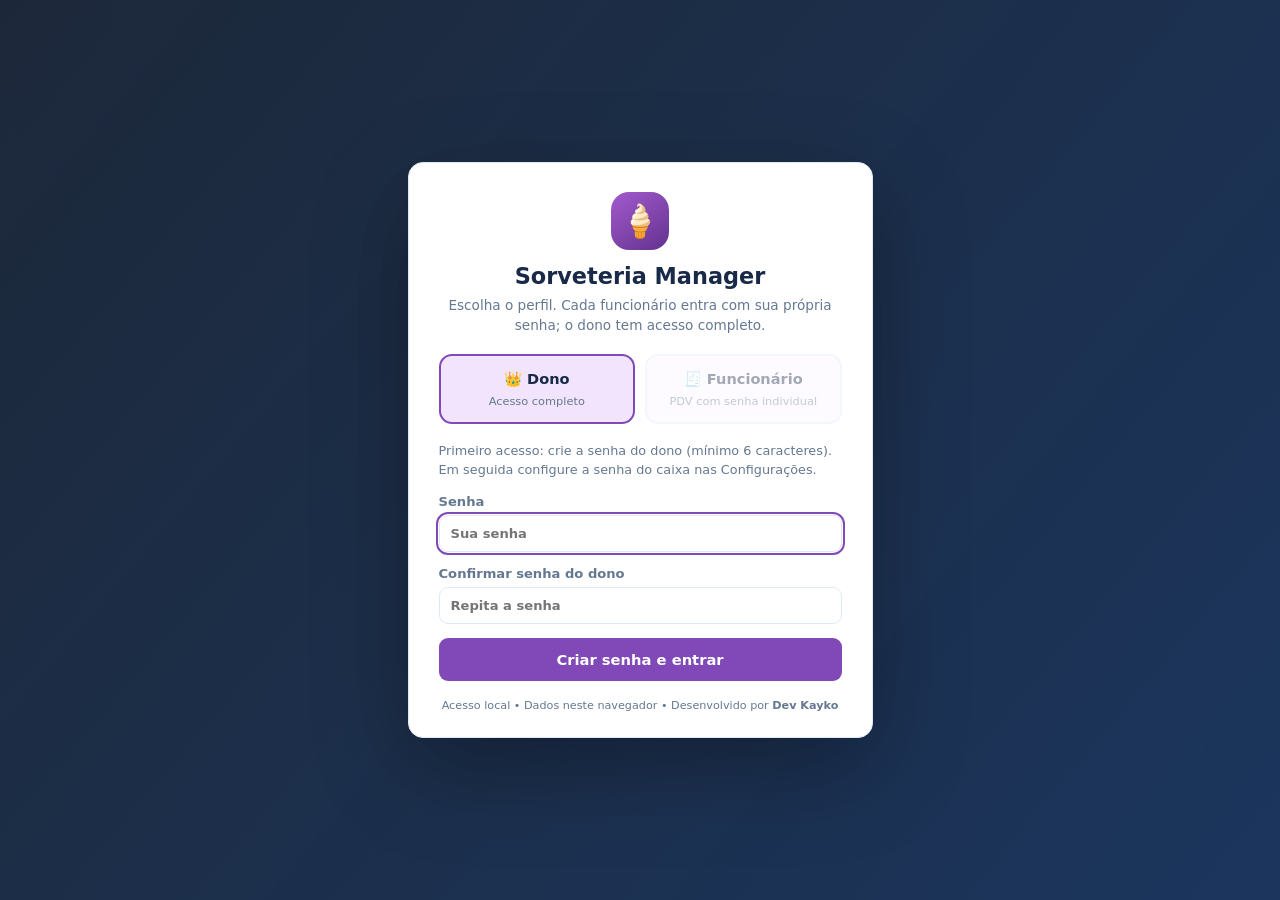
==== index.html @ 2d8b1160 "Update title and brand name in index.html" ====
<!DOCTYPE html>

<html lang="pt-BR">
<head>
<meta charset="utf-8"/>
<meta content="width=device-width, initial-scale=1" name="viewport"/>
<meta content="#1857bf" name="theme-color"/>
<meta content="Sorveteria Manager: sorvete somente por quilo, casquinhas, embalagens, caixa e relatórios. Dev Kayko." name="description"/>
<title>Sorveteria DevKayko 1.0.5 | Dev Kayko</title>
<link href="css/style.css" rel="stylesheet"/>
<script defer="" src="js/data.js"></script>
<script defer="" src="js/security.js"></script>
<script defer="" src="js/excel.js"></script>
<script defer="" src="js/access.js"></script>
<script defer="" src="js/icecream.js"></script>
<script defer="" src="js/milkshake.js"></script>
<script defer="" src="js/hr.js"></script>
<script defer="" src="js/backup.js"></script>
<script defer="" src="js/app.js"></script>
</head>
<body class="login-locked">
<div class="shell">
<aside class="sidebar" id="sidebar">
<div class="brand">
<span class="brand-icon">🍦</span>
<span class="brand-copy"><strong id="brandName">Sorveteria</strong><small>PDV DE SORVETERIA • V1.1.1.5</small></span>
</div>
<nav aria-label="Menu principal" id="navigation">
<button class="nav-item active" data-page="inicio" title="Visão geral"><span class="nav-icon">▦</span><span>Visão geral</span></button>
<button class="nav-item" data-page="caixa" title="Frente de caixa"><span class="nav-icon">▣</span><span>Frente de caixa</span></button>
<button class="nav-item" data-page="produtos" title="Produtos e Estoque"><span class="nav-icon">▤</span><span>Produtos e Estoque</span></button>
<button class="nav-item" data-page="servicos" title="Sabores e preços"><span class="nav-icon">🍧</span><span>Sabores e preços</span></button>
<button class="nav-item" data-page="financeiro" title="Entradas e saídas"><span class="nav-icon">↗</span><span>Financeiro</span></button>
<button class="nav-item" data-page="funcionarios" title="Funcionários"><span class="nav-icon">♙</span><span>Funcionários</span></button>
<button class="nav-item" data-page="metas" title="Metas"><span class="nav-icon">◎</span><span>Metas</span></button>
<button class="nav-item" data-page="relatorios" title="Relatórios e histórico"><span class="nav-icon">▥</span><span>Relatórios e histórico</span></button>
<button class="nav-item" data-page="configuracoes" title="Configurações"><span class="nav-icon">⚙</span><span>Configurações</span></button>
</nav>
<div class="side-foot"><span class="status-dot"></span> Dados neste navegador<small>Desenvolvido por <a class="dev-credit-link" href="dev-kayko/index.html" rel="noopener noreferrer" target="_blank" title="Conheça o site Dev Kayko">Dev Kayko</a></small></div>
</aside>
<div class="main-wrap">
<header class="topbar">
<div class="top-heading"><button aria-label="Abrir menu" class="icon-btn mobile-menu" id="toggleMenu">☰</button><div><h1 id="pageTitle">Visão geral</h1><p id="todayText"></p></div></div>
<div class="top-actions"><span class="chip" id="cashStatus">Caixa fechado</span><span class="user-role-chip" id="roleBadge">Acesso restrito</span><button class="btn btn-ghost" id="switchUser" type="button">⇄ Trocar usuário</button><button class="btn btn-ghost theme-btn" id="themeToggle" title="Alternar claro e escuro" type="button">◐ <span id="themeLabel">Escuro</span></button><button class="btn btn-ghost" id="backupQuick">↓ Backup</button></div>
</header>
<main id="mainContent">
<!-- 01 — PAINEL PRINCIPAL -->
<section class="page active" id="page-inicio">
<div class="welcome"><div><span class="eyebrow">PAINEL DE CONTROLE</span><h2>Seu sorvete, suas vendas.</h2><p>As vendas concluídas alimentam automaticamente o histórico e o fechamento.</p></div><button class="btn btn-light" data-go="caixa">Abrir frente de caixa →</button></div>
<div class="stat-grid">
<article class="stat"><span>Vendas de hoje</span><strong id="statSales">R$ 0,00</strong><small id="statCount">0 vendas</small></article>
<article class="stat"><span>Outras entradas hoje</span><strong id="statIncome">R$ 0,00</strong><small>Não inclui vendas</small></article>
<article class="stat"><span>Saídas de hoje</span><strong id="statExpenses">R$ 0,00</strong><small>Despesas registradas</small></article>
<article class="stat"><span>Saldo operacional hoje</span><strong id="statBalance">R$ 0,00</strong><small id="statBalanceLabel">Vendas + entradas − saídas</small></article>
</div>
<div class="two-col">
<div class="panel"><div class="panel-head"><h3>Últimas vendas registradas</h3><button class="link-btn" data-go="relatorios">Histórico completo</button></div><div class="table-wrap"><table><thead><tr><th>Data/hora</th><th>Itens vendidos</th><th>Pagamento</th><th class="right">Valor</th></tr></thead><tbody id="recentSales"></tbody></table></div></div>
<div class="stack-panels"><div class="panel"><div class="panel-head"><h3>Meta diária</h3><button class="link-btn" data-go="metas">Editar meta</button></div><div id="homeGoal"></div></div><div class="panel"><div class="panel-head"><h3>Avisos de estoque</h3><span class="pill" id="statLow">0</span></div><div class="notice-list" id="lowStockList"></div></div></div>
</div>
</section>
<!-- 02 — PDV: TELA SEM ROLAGEM EXTERNA EM DESKTOP -->
<section class="page" id="page-caixa">
<div class="pdv-toolbar"><div><h2>Frente de caixa <span class="pill">PDV</span> <span class="pdv-profile" id="pdvProfile">Dono</span></h2><small id="posLastSale">Sorvete vendido por quilo, casquinhas e adicionais.</small></div><div class="action-row"><label class="pdv-operator-control" for="pdvOperator">Atendente identificado<select aria-label="Funcionário autenticado no caixa" id="pdvOperator"><option value="">Selecione o atendente</option></select></label><button class="btn btn-ghost" id="pdvSwitchUser" type="button">⇄ Trocar usuário</button><button class="btn btn-secondary" id="focusPdv" type="button">⛶ Tela expandida</button><button class="btn btn-secondary" id="openCashBtn" type="button">🔐 Abrir caixa</button><button class="btn btn-danger" id="closeCashBtn" type="button">🔐 Fechar caixa e backup</button></div></div>
<div class="pdv-grid">
<div class="panel pdv-catalog">
<div class="panel-head"><h3>🍦 Sorvetes e adicionais</h3><small>Monte e registre</small></div>
<div class="ice-panel" id="iceCalculator">
<div class="ice-top"><strong>Venda de sorvete por quilo</strong><span id="icePriceSummary">R$ 69,90/kg</span></div>
<div aria-label="Venda somente por quilo" class="ice-only-weight">⚖ Preço calculado pelo peso (kg)</div>
<div class="ice-flavor-label">Escolha o(s) sabor(es) por quilo <small>(toque na foto ou no nome; pode selecionar vários)</small></div>
<div class="ice-flavor-list" id="iceFlavors"></div>
<div class="ice-input-row" id="iceWeightFields"><label class="compact-label">Calcular por<select id="iceInputMode"><option value="gramas">Peso da balança (g)</option><option value="valor">Valor informado (R$)</option></select></label><label class="compact-label"><span id="iceAmountLabel">Peso em gramas</span><input data-numpad="" id="iceAmount" inputmode="decimal" min="0" placeholder="Ex.: 350" step="0.1" type="number"/></label></div>
<div class="ice-price-box"><div><small id="iceQuoteDetail">Digite o peso ou valor</small><strong id="iceCalcTotal">R$ 0,00</strong></div><button class="btn btn-primary" id="iceAddToCart" type="button">+ Adicionar</button></div>
</div><div class="milk-panel" id="milkPanel">
<div class="milk-head"><strong>🥤 Milk-shakes</strong><small>Escolha o sabor e o tamanho do copo</small></div>
<div aria-label="Tipo de milk-shake" class="milk-types" role="group">
<button class="milk-type selected" data-milk-type="tradicional" type="button">Tradicional</button>
<button class="milk-type" data-milk-type="especial" type="button">Especial</button>
</div>
<div aria-label="Sabores de milk-shake" class="milk-flavors" id="milkFlavorCards"></div>
<div class="milk-bottom">
<label class="compact-label">Tamanho do copo<select id="milkSize"><option value="300">300 ml</option><option value="400">400 ml</option><option value="500">500 ml</option></select></label>
<label class="compact-label">Quantidade<input id="milkQty" inputmode="numeric" max="99" min="1" step="1" type="number" value="1"/></label>
</div>
<div class="milk-total"><span><small id="milkSelectedDescription">Selecione um sabor</small><strong id="milkTotal">R$ 0,00</strong></span><button class="btn btn-primary" id="milkAdd" type="button">+ Adicionar</button></div>
</div>



</div>
<div class="panel pdv-cart"><div class="panel-head"><h3>Venda atual</h3><button class="link-btn" id="clearCart" type="button">Limpar carrinho</button></div><div class="table-wrap pdv-cart-table"><table><thead><tr><th>Item</th><th>Qtd.</th><th class="right">Valor</th><th></th></tr></thead><tbody id="cartRows"></tbody></table></div><div class="cart-foot"><span>Itens da venda</span><strong id="cartCount">0</strong><button class="link-btn" data-go="relatorios" id="pdvHistoryLink" type="button">↗ Ver histórico de vendas</button></div></div>
<div class="panel pdv-checkout">
<div class="panel-head"><h3>Pagamento</h3><span class="mini-chip">Teclado rápido</span></div>
<div class="summary-line"><span>Subtotal</span><strong id="posSubtotal">R$ 0,00</strong></div>
<div class="form-row discount-row"><label class="compact-label">Desconto<select id="discountType"><option value="percent">Porcentagem (%)</option><option value="fixed">Valor (R$)</option></select></label><label class="compact-label">Valor<input data-numpad="" id="discountValue" min="0" step="0.01" type="number" value="0"/></label></div>
<div class="summary-line total-line"><span>TOTAL PARA O CLIENTE</span><strong id="posTotal">R$ 0,00</strong></div>
<div class="form-row payment-row"><label class="compact-label">Forma de pagamento<select id="paymentMethod"><option>Dinheiro</option><option>Pix</option><option>Cartão de débito</option><option>Cartão de crédito</option><option>Outro</option></select></label><label class="compact-label" id="receivedWrap">Recebido (R$)<input data-numpad="" id="receivedAmount" min="0" placeholder="0,00" step="0.01" type="number"/></label></div>
<div class="summary-line change-row" id="changeRow"><span id="changeLabel">Troco</span><strong id="posChange">R$ 0,00</strong></div>
<div class="pdv-keyboard"><div class="pdv-keyboard-title"><strong>Teclado numérico</strong><small id="numpadTarget">Editando: quantidade</small></div><div aria-label="Teclado numérico" class="pdv-numpad" id="posNumpad"><button data-key="7" type="button">7</button><button data-key="8" type="button">8</button><button data-key="9" type="button">9</button><button data-key="4" type="button">4</button><button data-key="5" type="button">5</button><button data-key="6" type="button">6</button><button data-key="1" type="button">1</button><button data-key="2" type="button">2</button><button data-key="3" type="button">3</button><button class="key-action" data-key="C" type="button">C</button><button data-key="0" type="button">0</button><button aria-label="Apagar último dígito" class="key-action" data-key="back" type="button">⌫</button><button data-key="00" type="button">00</button><button data-key="." type="button">,</button><button class="key-enter" data-key="enter" type="button">OK</button></div></div>
<label class="compact-label sale-note">Observação (opcional)<input id="saleNote" maxlength="120" placeholder="Detalhes da venda"/></label>
<button class="btn btn-primary finish-btn" id="finishSale" type="button">✓ Concluir e registrar venda</button>
</div>
<div aria-label="Catálogo de produtos e complementos" class="panel pdv-products"><div class="panel-head"><h3>🛍️ Catálogo de produtos e complementos</h3></div><div aria-label="Buscar itens e complementos" class="pdv-search-area">
<div class="pdv-search-heading"><strong>🔎 Todos os produtos e complementos</strong><small>Busque, filtre e marque os mais usados com ★</small></div>
<!-- MILK-SHAKES: categoria, sabor e tamanho (sem estoque fictício) -->

<label class="pdv-search-label" for="posSearch">Buscar produto ou complemento
                 <input autocomplete="off" id="posSearch" placeholder="Nome, código, sabor ou categoria..." type="search"/>
</label>
<div aria-label="Exibição rápida do catálogo" class="pdv-shortcuts" role="group">
<button aria-pressed="true" class="pdv-shortcut selected" data-catalog-view="all" type="button">▦ Todos</button>
<button aria-pressed="false" class="pdv-shortcut" data-catalog-view="favorites" type="button">★ Favoritos</button>
<button aria-pressed="false" class="pdv-shortcut" data-catalog-view="best" type="button">↗ Mais vendidos</button>
</div>
<small aria-live="polite" class="pdv-result-count" id="posResultCount"></small>
<div class="pdv-filters"><label class="compact-label">Tipo<select id="posKind"><option value="all">Todos os tipos</option><option value="s">Complementos</option><option value="p">Embalagens e produtos</option></select></label><label class="compact-label">Categoria<select id="posCategory"><option value="all">Todas</option></select></label></div>
<div class="pdv-quick-qty"><label class="compact-label">Qtd. ao clicar<input data-numpad="" id="posQty" inputmode="numeric" min="1" step="1" type="number" value="1"/></label><button class="btn btn-ghost" id="resetPosFilters" type="button">Limpar filtros</button></div>
</div><div aria-live="polite" class="pdv-tiles" id="posQuickItems"></div><div class="pdv-catalog-foot">Use ★ para salvar favoritos. Os mais vendidos são calculados automaticamente pelas vendas concluídas.</div></div></div>
</section>
<!-- 03 — PRODUTOS -->
<section class="page" id="page-produtos"><div class="section-head"><div><h2>Gerenciamento de Produtos e Estoque</h2><p>Cadastre e gerencie produtos, categorias, sabores, preços, fotografias e quantidades em estoque. Para adicionar ou trocar uma foto, clique em Editar e escolha um arquivo do computador ou informe o caminho da imagem.</p></div><button class="btn btn-primary" id="newProduct">+ Adicionar Produto</button></div><div class="panel"><div class="stock-indicators"><span><b id="catalogProductCount">0</b> produtos cadastrados</span><span><b id="catalogStockCount">0</b> unidades em estoque</span><span><b id="catalogFlavorCount">0</b> sabores por quilo</span><span><b id="catalogMilkCount">0</b> sabores de milk-shake</span></div><div class="form-row"><label class="grow">Pesquisar<input id="productSearch" placeholder="Nome ou código"/></label><label>Exibir<select id="stockFilter"><option value="all">Todos</option><option value="low">Estoque baixo</option></select></label></div><div class="table-wrap"><table><thead><tr><th>Produto / categoria</th><th>Código</th><th>Estoque</th><th>Custo</th><th>Venda</th><th>Ações</th></tr></thead><tbody id="productRows"></tbody></table></div></div></section>
<!-- 04 — SERVIÇOS -->
<section class="page" id="page-servicos">
<div class="section-head"><div><h2>Sabores e preços de venda</h2><p>Cadastre fotos dos sabores e edite o preço por quilo. O valor inicial é apenas um exemplo.</p></div></div>
<div class="two-col ice-admin-grid">
<div class="panel"><p class="hint">Para colocar fotos, clique em Editar no sabor e escolha uma imagem do computador. Também é possível informar um caminho na pasta de imagens.</p><div class="panel-head"><h3>Sabores disponíveis</h3><button class="btn btn-primary" id="newFlavor">+ Novo sabor</button></div><div class="table-wrap"><table><thead><tr><th>Sabor</th><th>Categoria</th><th>Ações</th></tr></thead><tbody id="flavorRows"></tbody></table></div></div>
<div class="panel"><h3>Preços do sorvete</h3><form class="stack-form" id="icePricesForm"><label>Preço por quilo (R$ / kg)<input id="iceWeightPrice" min="0.01" required="" step="0.01" type="number"/></label><p class="hint">Exemplo: 350 g a R$ 69,90/kg = R$ 24,47. O modo por valor calcula o peso aproximado.</p><button class="btn btn-primary" type="submit">Salvar preços</button></form><div class="ice-admin-info">Casquinhas, cascões e embalagens têm preço e estoque próprios na aba <b>Produtos e Estoque</b>. Eles podem ser adicionados à venda junto com o sorvete.</div></div>
</div>
<!-- CONFIGURAÇÕES DO MILK-SHAKE (ACESSO DO DONO) -->
<div class="panel top-gap" id="milkAdminPanel">
<div class="panel-head"><h3>🥤 Milk-shakes — preços e fotos</h3><small>Edite os valores e o caminho das imagens</small></div>
<p class="hint">Escolha a foto diretamente no computador em cada sabor abaixo, ou informe o caminho de uma imagem já publicada. A foto inteira aparece no PDV. Não é necessário ter uma foto para vender.</p>
<form class="stack-form" id="milkPricesForm">
<div class="milk-admin-prices" id="milkPriceInputs"></div>
<button class="btn btn-primary" type="submit">Salvar preços dos milk-shakes</button>
</form>
<div class="milk-admin-list" id="milkFlavorAdmin"></div>
</div>
<div class="panel top-gap"><div class="panel-head"><h3>Outros itens e adicionais</h3><button class="btn btn-secondary" id="newService">+ Novo adicional</button></div><div class="table-wrap"><table><thead><tr><th>Item</th><th>Categoria</th><th>Unidade</th><th>Preço</th><th>Ações</th></tr></thead><tbody id="serviceRows"></tbody></table></div></div>
</section>
<!-- 05 — ENTRADAS E SAÍDAS MANUAIS -->
<section class="page" id="page-financeiro"><div class="section-head"><div><h2>Entradas e saídas</h2><p>Despesas, pagamentos, retiradas e entradas extras; vendas são registradas pelo PDV.</p></div><button class="btn btn-primary" id="newMovement">+ Novo lançamento</button></div><div class="stat-grid stats-three"><article class="stat"><span>Entradas extras do mês</span><strong id="finIncome">R$ 0,00</strong></article><article class="stat"><span>Saídas do mês</span><strong id="finExpense">R$ 0,00</strong></article><article class="stat"><span>Saldo total do mês *</span><strong id="finBalance">R$ 0,00</strong></article></div><p class="hint">* Saldo operacional: vendas + outras entradas − saídas. O valor não representa necessariamente lucro contábil.</p><div class="panel"><div class="panel-head"><h3>Histórico de movimentações</h3><small>Cancelamentos permanecem no histórico</small></div><div class="table-wrap"><table><thead><tr><th>Data</th><th>Tipo</th><th>Descrição</th><th>Categoria</th><th>Valor</th><th>Ação</th></tr></thead><tbody id="movementRows"></tbody></table></div></div></section>
<!-- 06 — FUNCIONÁRIOS -->
<section class="page" id="page-funcionarios">
<div class="section-head"><div><h2>Gestão de Funcionários</h2><p>Cadastro, função, admissão, desligamento, salários e pagamentos. Acesso exclusivo do dono.</p></div><button class="btn btn-primary" id="newEmployee">+ Cadastrar funcionário</button></div>
<div class="stat-grid stats-three"><article class="stat"><span>Funcionários ativos</span><strong id="hrActiveCount">0</strong></article><article class="stat"><span>Folha-base mensal (ativos)</span><strong id="hrPayrollBase">R$ 0,00</strong></article><article class="stat"><span>Pagamentos no mês</span><strong id="hrPaidMonth">R$ 0,00</strong></article></div>
<div class="panel"><div class="form-row"><label>Buscar funcionário<input id="hrSearch" placeholder="Nome, setor ou função" type="search"/></label><label>Situação<select id="hrStatus"><option value="all">Todos</option><option value="active">Ativos</option><option value="dismissed">Desligados</option></select></label></div><div class="table-wrap"><table><thead><tr><th>Funcionário / setor</th><th>Função</th><th>Admissão</th><th>Situação</th><th>Salário</th><th>Ações</th></tr></thead><tbody id="employeeRows"></tbody></table></div></div>
<div class="panel top-gap"><div class="section-head"><div><h3>Relatório de pagamentos</h3><p>Pagamentos registrados no financeiro e vinculados ao funcionário.</p></div><button class="btn btn-secondary" id="hrPrintPayments" type="button">⎙ Imprimir pagamentos / PDF</button></div><div class="form-row"><label>Competência (mês)<input id="hrMonth" type="month"/></label><label>Funcionário<select id="hrEmployeeFilter"><option value="all">Todos</option></select></label></div><div class="table-wrap"><table><thead><tr><th>Data</th><th>Funcionário</th><th>Competência</th><th>Descrição</th><th>Forma</th><th>Valor</th><th>Situação</th></tr></thead><tbody id="hrPaymentRows"></tbody></table></div><div class="hr-total" id="hrPaymentTotal"></div></div>
<p class="security-note">Senhas individuais: o dono pode definir ou redefinir a senha de cada funcionário pelo botão Senha do PDV. O operador não pode alterar sua identidade enquanto está logado. Fichas de admissão/desligamento e relatórios são registros administrativos internos. Não substituem documentos legais de contratação, rescisão ou folha de pagamento. Faça backup regularmente.</p>
</section>
<!-- 07 — METAS -->
<section class="page" id="page-metas"><div class="section-head"><div><h2>Metas de vendas</h2><p>Defina objetivos em reais e acompanhe seu progresso diário e mensal.</p></div></div><div class="two-col"><div class="panel"><h3>Configurar metas</h3><form class="stack-form" id="goalsForm"><label>Meta diária de vendas (R$)<input id="goalDaily" min="0" required="" step="0.01" type="number"/></label><label>Meta mensal de vendas (R$)<input id="goalMonthly" min="0" required="" step="0.01" type="number"/></label><p class="hint">Digite 0 para desativar uma meta. Vendas canceladas não contam.</p><button class="btn btn-primary" type="submit">Salvar metas</button></form></div><div class="panel"><h3>Progresso das metas</h3><div id="goalsProgress"></div><p class="hint">Atingir uma meta significa alcançar o faturamento definido, não necessariamente obter lucro.</p></div></div></section>
<!-- 08 — HISTÓRICO, FECHAMENTOS E RELATÓRIOS -->
<section class="page" id="page-relatorios"><div class="section-head"><div><h2>Relatórios e histórico de operações</h2><p>Vendas, itens vendidos, entradas, saídas, saldos e fechamentos do período.</p></div><div class="action-row"><button class="btn btn-secondary" id="reportBackup">↓ Backup JSON</button><button class="btn btn-secondary" id="exportExcelReport">▦ Exportar Excel (.xlsx)</button><button class="btn btn-primary" id="printReport">⎙ Imprimir / Salvar PDF</button></div></div>
<div class="panel report-filters"><div class="form-row"><label>Período<select id="reportPeriod"><option value="day">Dia</option><option value="month">Mês</option></select></label><label id="reportDayWrap">Selecionar dia<input id="reportDay" type="date"/></label><label hidden="" id="reportMonthWrap">Selecionar mês<input id="reportMonth" type="month"/></label></div></div>
<div id="printHeader"><img id="reportLogo" class="report-logo" alt="Logo da sorveteria" hidden/><h2 id="reportCompany">Sorveteria Manager</h2><p id="reportCompanyDetail"></p><p id="reportTitle"></p></div>
<div class="stat-grid report-stats"><article class="stat"><span>Vendas</span><strong id="reportSales">R$ 0,00</strong></article><article class="stat"><span>Outras entradas</span><strong id="reportIncome">R$ 0,00</strong></article><article class="stat"><span>Saídas</span><strong id="reportOut">R$ 0,00</strong></article><article class="stat"><span>Saldo operacional</span><strong id="reportBalance">R$ 0,00</strong><small id="reportSign">Positivo / negativo</small></article></div>
<div class="panel report-block"><div class="panel-head"><h3>Resumo do período</h3></div><div class="summary-grid" id="reportSummary"></div></div>
<div class="panel report-block"><div class="panel-head"><h3>Detalhamento das vendas por tipo</h3></div><div class="table-wrap"><table><thead><tr><th>Tipo</th><th>Nome</th><th>Qtd.</th><th class="right">Total bruto</th></tr></thead><tbody id="reportItemRows"></tbody></table></div><p class="hint">O total bruto dos itens é antes dos descontos. O total líquido aparece em Vendas.</p></div>
<div class="panel report-block"><div class="panel-head"><h3>Vendas registradas</h3><small>As canceladas continuam no histórico</small></div><div class="table-wrap"><table><thead><tr><th>Data/hora</th><th>Itens</th><th>Pagamento</th><th class="right">Total líquido</th><th class="screen-only">Comprovante / Ação</th></tr></thead><tbody id="reportSaleRows"></tbody></table></div></div>
<div class="panel report-block"><div class="panel-head"><h3>Entradas e saídas avulsas</h3></div><div class="table-wrap"><table><thead><tr><th>Data</th><th>Descrição</th><th>Categoria</th><th>Tipo</th><th class="right">Valor</th></tr></thead><tbody id="reportMovRows"></tbody></table></div></div>
<div class="panel report-block"><div class="panel-head"><h3>Fechamentos de caixa</h3></div><div class="table-wrap"><table><thead><tr><th>Abriu em</th><th>Fechou em</th><th>Fundo inicial</th><th>Esperado em dinheiro</th><th>Contado</th><th>Diferença</th></tr></thead><tbody id="reportSessionRows"></tbody></table></div></div>
<p class="hint report-disclaimer">Saldo operacional = vendas + outras entradas − saídas registradas. Não é lucro contábil: estoque comprado, impostos, taxas de cartão e obrigações não lançadas podem alterar o resultado. Valores de Pix/cartão integram o faturamento, mas não o dinheiro físico na gaveta.</p>
</section>
<!-- 09 — CONFIGURAÇÕES E BACKUP -->
<section class="page" id="page-configuracoes"><div class="section-head"><div><h2>Configurações e segurança</h2><p>Personalize o negócio e faça cópias de segurança dos dados.</p></div></div><div class="two-col"><div class="panel"><h3>Dados da sorveteria</h3><form class="stack-form" id="settingsForm"><label>Nome da sorveteria<input id="settingName" maxlength="70" required=""/></label><label>Telefone<input id="settingPhone" maxlength="30" placeholder="Ex.: (87) 99999-9999"/></label><label>Cidade / UF<input id="settingCity" maxlength="90" placeholder="Ex.: Arcoverde - PE"/></label><label>Endereço (opcional)<input id="settingAddress" maxlength="150"/></label><div class="logo-editor"><label>Logo da sorveteria (JPG, PNG ou WebP)<input id="settingLogoFile" type="file" accept="image/png,image/jpeg,image/webp"/></label><div class="logo-preview-frame"><img id="settingLogoPreview" alt="Prévia da logo" hidden/><span id="settingLogoEmpty">Nenhuma logo cadastrada</span></div><button class="btn btn-secondary" type="button" id="removeLogo">Remover logo</button><p class="hint">A logo será reduzida para uso na impressão térmica 58 mm. Salve as informações para confirmar. Ela também será incluída no backup JSON.</p></div><button class="btn btn-primary" type="submit">Salvar informações</button></form></div><div class="panel"><h3>Backup e restauração</h3><p>Backup completo ZIP: vendas, estoque, fotos dos produtos, relatórios e configurações. O JSON simples continua disponível.</p><div class="button-stack"><button class="btn btn-primary" id="exportBackup">↓ Baixar backup JSON</button><button class="btn btn-secondary" id="exportExcelAll">▦ Histórico completo para Excel (.xlsx)</button><button type="button" class="btn btn-primary" id="completeBackup">↓ Salvar backup completo ZIP + fotos + Excel</button><label class="btn btn-secondary upload-label">↑ Restaurar backup completo ZIP<input type="file" id="importCompleteBackup" accept=".zip,application/zip" hidden></label><label class="btn btn-secondary upload-label">↑ Restaurar backup<input accept=".json,application/json" hidden="" id="importBackup" type="file"/></label></div><small id="lastBackupText"></small><p class="hint">Restaurar substitui os dados deste navegador. Guarde os backups fora do computador. O backup completo preserva cópias das fotos encontradas, além dos dados e do relatório Excel. Ao salvar, escolha a pasta na janela do navegador, quando disponível.</p><p class="hint">O Excel é uma cópia para consulta e arquivo, não um banco sincronizado. Exporte novamente após novas vendas.</p></div></div><div class="panel top-gap security-panel">
<div class="panel-head"><h3>🔐 Senha do dono</h3><span class="pill" id="securityStatus">Não configurada</span></div>
<p>A senha do dono libera o painel administrativo. A senha operacional do caixa é separada e usada para abrir/fechar o atendimento. Cada funcionário entra no PDV com sua senha individual.</p>
<button class="btn btn-secondary" id="changeCashPassword" type="button">Alterar senha do dono</button>
<p class="hint">Para recuperar a senha do dono, guarde o código de recuperação gerado no primeiro acesso. Ele não aparece novamente e pode ser substituído pelo dono.</p>
<button class="btn btn-secondary" id="renewRecoveryCode" type="button">Gerar novo código de recuperação</button>
<p class="hint">A recuperação exige esse código. Sem a senha e sem o código, o site não consegue verificar quem é o dono. O sistema é local e não possui recuperação por e-mail.</p>
</div>
<div class="panel top-gap cash-access-panel">
<div class="panel-head"><h3>🧾 Funcionário e senha do caixa</h3><span class="pill" id="cashAccessStatus">Configure a senha do caixa</span></div>
<p>Cada funcionário <b>entra no PDV com senha individual</b>, que também é usada para abrir, fechar e desbloquear o caixa. A senha operacional abaixo fica reservada ao dono e é diferente da senha administrativa.</p>
<button class="btn btn-primary" id="configureCashPassword" type="button">Criar senha do caixa</button>
<p class="hint">Somente o dono pode configurar a senha do caixa. O funcionário não acessa produtos, salários, financeiro, relatórios, Excel, backups ou configurações.</p>
</div>
<div class="panel top-gap"><h3>Armazenamento e limitações</h3><p>Os registros ficam neste navegador. Não use modo anônimo e não limpe os dados do site. Os perfis são uma restrição de interface local, não autenticação segura de servidor: quem tem acesso ao navegador e às ferramentas de desenvolvimento pode consultar ou alterar o armazenamento. Para proteção real de salários e finanças, use banco de dados com permissões e login no servidor.</p></div></section>
</main>
<footer>© <span id="footerYear"></span> Sorveteria Manager · Desenvolvido por <a class="dev-credit-link" href="dev-kayko/index.html" rel="noopener noreferrer" target="_blank" title="Conheça o site Dev Kayko">Dev Kayko</a></footer>
</div>
</div>
<div class="modal-overlay" hidden="" id="modalOverlay"><div aria-labelledby="modalTitle" aria-modal="true" class="modal" role="dialog"><div class="modal-head"><h3 id="modalTitle">Cadastro</h3><button aria-label="Fechar" class="icon-btn" id="closeModal">✕</button></div><form id="modalForm"><div class="stack-form" id="modalFields"></div><div class="modal-actions"><button class="btn btn-secondary" id="cancelModal" type="button">Cancelar</button><button class="btn btn-primary" type="submit">Salvar</button></div></form></div></div>
<!-- Comprovante pós-venda: duas vias (cliente e loja), papel 58 mm -->
<div class="modal-overlay" hidden="" id="receiptOverlay">
<div aria-labelledby="receiptModalTitle" aria-modal="true" class="modal receipt-modal" role="dialog">
<div class="modal-head"><h3 id="receiptModalTitle">Venda registrada ✓</h3><button aria-label="Fechar comprovante" class="icon-btn" id="closeReceiptModal" type="button">✕</button></div>
<p class="receipt-status" id="receiptSaleText"></p>
<div class="receipt-actions">
<button class="btn btn-primary" id="printCustomerReceipt" type="button">⎙ Via do cliente (58 mm)</button>
<button class="btn btn-secondary" id="printStoreReceipt" type="button">⎙ Via da loja (58 mm)</button>
<button class="btn btn-secondary" id="printBothReceipts" type="button">⎙ Imprimir as duas vias</button>
<button class="btn btn-ghost" id="exportLastSaleExcel" type="button">▦ Registrar esta venda no Excel</button>
</div>
<p class="hint">Selecione a impressora térmica instalada no dispositivo e configure papel de 58 mm; a arte já inclui margens internas confortáveis. Impressão via janela do navegador; Bluetooth direto depende do modelo. Documento de venda para conferência.</p>
<div class="modal-actions"><button class="btn btn-ghost" id="doneReceipt" type="button">Continuar atendendo</button></div>
</div>
</div>
<!-- Entrada obrigatória: dono ou funcionário -->
<div class="modal-overlay login-overlay" id="loginOverlay" role="presentation">
<div aria-labelledby="loginTitle" aria-modal="true" class="modal login-modal" role="dialog">
<div aria-hidden="true" class="login-emblem">🍦</div>
<h2 id="loginTitle">Sorveteria Manager</h2><p class="login-subtitle">Escolha o perfil. Cada funcionário entra com sua própria senha; o dono tem acesso completo.</p>
<div aria-label="Perfil de acesso" class="login-role-picker" role="group">
<button aria-pressed="true" class="login-role selected" id="loginOwner" type="button"><strong>👑 Dono</strong><small>Acesso completo</small></button>
<button aria-pressed="false" class="login-role" id="loginOperator" type="button"><strong>🧾 Funcionário</strong><small>PDV com senha individual</small></button>
</div>
<form autocomplete="off" class="stack-form" id="loginForm">
<p class="login-help" id="loginHelp">Informe sua senha para acessar o sistema.</p>
<label hidden="" id="loginEmployeeWrap">Funcionário<select id="loginEmployee" name="employeeId"><option value="">Escolha seu nome</option></select></label>
<label id="loginPasswordWrap">Senha <input autocomplete="off" id="loginPassword" maxlength="64" minlength="6" name="password" placeholder="Sua senha" required="" type="password"/></label>
<label hidden="" id="loginPasswordConfirmWrap">Confirmar senha do dono <input autocomplete="new-password" id="loginPasswordConfirm" maxlength="64" minlength="6" name="passwordConfirm" placeholder="Repita a senha" type="password"/></label>
<p class="auth-error" hidden="" id="loginError" role="alert"></p>
<button class="btn btn-primary login-submit" id="loginSubmit" type="submit">Entrar no sistema</button>
<button class="recovery-link" hidden="" id="forgotOwnerPassword" type="button">Esqueci a senha do dono</button>
</form>
<p class="login-footer">Acesso local • Dados neste navegador • Desenvolvido por <a class="dev-credit-link" href="dev-kayko/index.html" rel="noopener noreferrer" target="_blank" title="Conheça o site Dev Kayko">Dev Kayko</a></p>
</div>
</div>
<!-- Código de recuperação criado pelo dono: mostrar apenas uma vez. -->
<div class="modal-overlay recovery-overlay" hidden="" id="recoveryCodeOverlay">
<div aria-labelledby="recoveryCodeTitle" aria-modal="true" class="modal auth-modal" role="dialog">
<div aria-hidden="true" class="auth-icon">🔑</div>
<h3 id="recoveryCodeTitle">Guarde seu código de recuperação</h3>
<p>Se esquecer a senha do dono, este código permite cadastrar outra senha <b>sem apagar as vendas</b>. Ele aparece somente agora. Não entregue ao funcionário.</p>
<div aria-label="Código de recuperação" class="recovery-code-display" id="recoveryCodeText"></div>
<div class="recovery-code-actions">
<button class="btn btn-secondary" id="copyRecoveryCode" type="button">Copiar código</button>
<button class="btn btn-secondary" id="downloadRecoveryCode" type="button">Salvar arquivo TXT</button>
</div>
<p class="hint">O código anterior deixa de funcionar quando você gerar outro ou redefinir a senha.</p>
<button class="btn btn-primary" id="closeRecoveryCode" type="button">Já guardei o código</button>
</div>
</div>
<!-- Redefinição de senha do dono exige o código criado anteriormente. -->
<div class="modal-overlay recovery-overlay" hidden="" id="recoverOwnerOverlay">
<div aria-labelledby="recoverOwnerTitle" aria-modal="true" class="modal auth-modal" role="dialog">
<div aria-hidden="true" class="auth-icon">🔐</div>
<h3 id="recoverOwnerTitle">Recuperar acesso do dono</h3>
<p id="recoverOwnerMessage">Informe seu código de recuperação para criar outra senha administrativa.</p>
<form autocomplete="off" class="stack-form" id="recoverOwnerForm">
<label>Código de recuperação<input autocomplete="off" id="recoverOwnerCode" maxlength="50" name="recoveryCode" placeholder="XXXX-XXXX-XXXX-XXXX-XXXX-XXXX" required="" type="text"/></label>
<label>Nova senha do dono<input autocomplete="new-password" maxlength="64" minlength="6" name="newPassword" placeholder="Mínimo de 6 caracteres" required="" type="password"/></label>
<label>Repetir nova senha<input autocomplete="new-password" maxlength="64" minlength="6" name="confirmPassword" required="" type="password"/></label>
<p class="auth-error" hidden="" id="recoverOwnerError" role="alert"></p>
<div class="modal-actions"><button class="btn btn-secondary" id="cancelOwnerRecovery" type="button">Voltar</button><button class="btn btn-primary" id="confirmOwnerRecovery" type="submit">Redefinir senha</button></div>
</form>
</div>
</div>
<!-- Configurar senha operacional de abrir/fechar caixa: só pelo dono -->
<div class="modal-overlay auth-overlay" hidden="" id="cashAccessOverlay">
<div aria-labelledby="cashAccessTitle" aria-modal="true" class="modal auth-modal" role="dialog">
<div aria-hidden="true" class="auth-icon">🔐</div>
<h3 id="cashAccessTitle">Senha operacional do caixa</h3>
<p>Configure uma senha para abrir, fechar e desbloquear o caixa. Funcionários usam suas senhas individuais; esta senha é para o dono operar o caixa.</p>
<form autocomplete="off" class="stack-form" id="cashAccessForm">
<label>Confirmar senha do dono<input autocomplete="off" maxlength="64" minlength="6" name="ownerPassword" required="" type="password"/></label>
<label>Nova senha do caixa<input autocomplete="new-password" maxlength="64" minlength="6" name="newPassword" placeholder="Mínimo 6 caracteres" required="" type="password"/></label>
<label>Confirmar senha do caixa<input autocomplete="new-password" maxlength="64" minlength="6" name="confirmPassword" required="" type="password"/></label>
<p class="auth-error" hidden="" id="cashAccessError" role="alert"></p>
<div class="modal-actions"><button class="btn btn-secondary" id="cancelCashAccess" type="button">Cancelar</button><button class="btn btn-primary" id="saveCashAccess" type="submit">Salvar senha do caixa</button></div>
</form>
</div>
</div>
<!-- Senha do caixa para abrir/fechar/desbloquear; senha do dono para sair da área restrita -->
<div class="modal-overlay auth-overlay" hidden="" id="securityOverlay">
<div aria-describedby="securityModalDescription" aria-labelledby="securityModalTitle" aria-modal="true" class="modal auth-modal" role="dialog">
<div aria-hidden="true" class="auth-icon">🔐</div>
<h3 id="securityModalTitle">Senha do caixa</h3>
<p id="securityModalDescription">Informe a senha do operador.</p>
<form autocomplete="off" id="securityForm">
<div class="stack-form" id="securityFields"></div>
<p class="auth-error" hidden="" id="securityError" role="alert"></p>
<div class="modal-actions"><button class="btn btn-ghost" hidden="" id="securitySwitchUser" type="button">Trocar usuário</button><button class="btn btn-secondary" id="securityCancel" type="button">Cancelar</button><button class="btn btn-primary" id="securityConfirm" type="submit">Confirmar</button></div>
</form>
</div>
</div>
<div aria-hidden="true" id="receiptPaper"></div>
<div aria-live="polite" class="toast" id="toast" role="status"></div>
</body>
</html>
---- css/style.css ----
/*
  SORVETERIA MANAGER 1.0.5 — DEV KAYKO
  1. Variáveis / temas
  2. Estrutura / componentes
  3. PDV em tela cheia no desktop
  4. Mobile e impressão
  Para trocar as cores, edite as variáveis abaixo.
*/

/* ── 1. CORES CLARAS E ESCURAS ── */
:root {
  font-family:Inter,ui-sans-serif,system-ui,-apple-system,'Segoe UI',Arial,sans-serif;
  color-scheme:light;
  --bg:#fbf5fc; --surface:#ffffff; --surface-2:#fbf5ff;
  --text:#182a47; --muted:#657891; --line:#e0e8f3;
  --primary:#8049b7; --primary-hover:#63328f; --primary-soft:#f1e4fc;
  --sidebar:#251536; --sidebar-text:#c6d8ef; --sidebar-active:#53306b;
  --success:#168352; --success-bg:#e6f7ec; --danger:#b52740;
  --danger-bg:#fff0f2; --warning:#95631e; --warning-bg:#fff7e9;
  --input:#ffffff; --key:#ffffff; --shadow:0 8px 24px rgba(20,43,80,.035);
}
html[data-theme="dark"] {
  color-scheme:dark;
  --bg:#160f20; --surface:#281c37; --surface-2:#382547;
  --text:#e8f1fe; --muted:#a7bbd4; --line:#2b425e;
  --primary:#c18bff; --primary-hover:#a875e1; --primary-soft:#442a59;
  --sidebar:#100b19; --sidebar-text:#c3d6ed; --sidebar-active:#29456e;
  --success:#67dda4; --success-bg:#173b33; --danger:#ff8798;
  --danger-bg:#452535; --warning:#f1bc68; --warning-bg:#443721;
  --input:#172942; --key:#223550; --shadow:none;
}
*{box-sizing:border-box}
html,body{margin:0;min-width:320px}
body{color:var(--text);background:var(--bg)}
button,input,select{font:inherit}
button{cursor:pointer}
button:disabled{cursor:not-allowed;opacity:.42}
input,select{width:100%;min-width:0;border:1px solid var(--line);border-radius:9px;background:var(--input);color:var(--text);padding:10px 11px}
input:focus,select:focus,button:focus-visible{outline:2px solid var(--primary);outline-offset:1px}
label{display:grid;gap:6px;min-width:0;font-size:.82rem;font-weight:650;color:var(--muted)}
h1,h2,h3,h4,p{margin-top:0}
h1{font-size:1.17rem;margin-bottom:2px}
h2{font-size:1.48rem;margin-bottom:6px}
h3{font-size:1.02rem;margin-bottom:12px}
h4{font-size:.91rem;margin-bottom:9px}
p{color:var(--muted);line-height:1.5}
small{font-size:.74rem}
[hidden]{display:none!important}

/* ── 2. NAVEGAÇÃO E COMPONENTES GERAIS ── */
.shell{display:flex;min-height:100vh}
.sidebar{flex:0 0 248px;width:248px;position:sticky;top:0;height:100vh;display:flex;flex-direction:column;background:var(--sidebar);color:var(--sidebar-text);padding:17px 12px;z-index:5}
.brand{display:flex;align-items:center;gap:10px;padding:6px 7px 24px;min-width:0}
.brand-icon{flex:0 0 39px;width:39px;height:39px;border-radius:12px;display:grid;place-items:center;background:#ac71df;color:#fff;font-size:1.45rem;font-weight:900}
.brand-copy{min-width:0}.brand strong{font-size:.85rem;display:block;line-height:1.2;overflow-wrap:anywhere}.brand small{display:block;font-size:.59rem;margin-top:4px;letter-spacing:1px;color:#9db7d5}
.sidebar nav{display:grid;gap:4px}.nav-item{display:flex;align-items:flex-start;gap:11px;padding:12px 12px;text-align:left;background:none;border:0;color:var(--sidebar-text);border-radius:10px;font-weight:650;font-size:.81rem;line-height:1.25;white-space:normal;min-width:0}.nav-item:hover,.nav-item.active{background:var(--sidebar-active);color:#fff}.nav-item span:last-child{display:block;flex:1;min-width:0;overflow-wrap:anywhere;word-break:normal}.nav-icon{flex:0 0 21px;font-size:1.1rem;min-width:21px;text-align:center;margin-top:1px}
.side-foot{margin-top:auto;padding:14px 8px 3px;font-size:.71rem}.side-foot small{display:block;margin-top:8px}.status-dot{display:inline-block;width:8px;height:8px;background:#55d9a3;border-radius:100%;margin-right:4px}
.main-wrap{display:flex;flex-direction:column;flex:1;min-width:0;min-height:100vh}
.topbar{min-height:68px;padding:11px 25px;display:flex;align-items:center;justify-content:space-between;gap:12px;background:var(--surface);border-bottom:1px solid var(--line)}
.top-heading{display:flex;align-items:center;gap:12px}.topbar p{margin:0;font-size:.73rem}.top-actions{display:flex;gap:8px;align-items:center}
.chip,.pill,.mini-chip{display:inline-block;white-space:nowrap;border-radius:20px;font-size:.71rem;font-weight:800}.chip{background:var(--warning-bg);color:var(--warning);padding:8px 11px}.chip.open{background:var(--success-bg);color:var(--success)}.pill{background:var(--primary-soft);color:var(--primary);padding:3px 9px;vertical-align:middle}.mini-chip{background:var(--surface-2);color:var(--muted);padding:5px 8px}
main{padding:23px 25px;flex:1;width:100%;max-width:1580px;margin:0 auto}.page{display:none}.page.active{display:block}
footer{font-size:.72rem;color:var(--muted);text-align:center;padding:14px}
.btn,.icon-btn{border:0;border-radius:9px;font-weight:750;font-size:.8rem;white-space:nowrap}.btn{padding:10px 13px}.btn-primary{background:var(--primary);color:#fff}.btn-primary:hover{background:var(--primary-hover)}html[data-theme="dark"] .btn-primary{color:#071426}.btn-secondary{background:var(--primary-soft);color:var(--primary)}.btn-danger{background:var(--danger-bg);color:var(--danger)}.btn-ghost{background:var(--surface-2);color:var(--text)}.btn-light{background:#fff;color:#1358bb}.btn-block{display:block;width:100%}.icon-btn{background:var(--surface-2);color:var(--text);padding:9px 12px}.mobile-menu{display:none}.link-btn,.table-action{background:none;border:0;color:var(--primary);font-size:.77rem;font-weight:750;padding:5px;white-space:nowrap}.table-action.danger{color:var(--danger)}
.welcome{display:flex;align-items:center;justify-content:space-between;gap:15px;background:linear-gradient(115deg,#793da5,#be72ac);border-radius:15px;color:white;padding:25px 28px;margin-bottom:18px}.welcome p{color:#e9f1ff;margin-bottom:0}.welcome h2{font-size:1.65rem}.eyebrow{font-size:.69rem;letter-spacing:1.4px;color:#c3daff;font-weight:800}
.stat-grid{display:grid;grid-template-columns:repeat(4,minmax(0,1fr));gap:12px;margin-bottom:17px}.stat{border:1px solid var(--line);border-radius:13px;background:var(--surface);padding:17px;display:grid;gap:8px;min-width:0;box-shadow:var(--shadow)}.stat span{color:var(--muted);font-size:.8rem}.stat strong{font-size:clamp(1.12rem,1.9vw,1.7rem);overflow-wrap:anywhere}.stat small{color:var(--muted)}.stats-three{grid-template-columns:repeat(3,minmax(0,1fr))}
.two-col{display:grid;grid-template-columns:1.3fr 1fr;gap:15px}.stack-panels{display:grid;gap:15px;align-content:start}.panel{min-width:0;border:1px solid var(--line);border-radius:13px;background:var(--surface);padding:18px;box-shadow:var(--shadow)}.panel-head,.section-head{display:flex;align-items:center;justify-content:space-between;gap:10px}.panel-head{margin-bottom:13px}.panel-head h3{margin:0}.panel-head small{color:var(--muted)}.section-head{margin-bottom:18px}.section-head p{margin-bottom:0}.top-gap{margin-top:16px}
.form-row{display:flex;align-items:end;gap:11px;flex-wrap:wrap}.form-row label{flex:1;min-width:130px}.form-row .grow{flex:2}.stack-form{display:grid;gap:14px}.action-row,.button-stack{display:flex;gap:9px;flex-wrap:wrap}.button-stack{flex-direction:column;align-items:start;margin:18px 0}.upload-label{cursor:pointer}
.table-wrap{max-width:100%;overflow-x:auto}table{width:100%;border-collapse:collapse;text-align:left;font-size:.81rem}th{color:var(--muted);background:var(--surface-2);font-weight:750;font-size:.73rem}th,td{padding:11px 8px;border-bottom:1px solid var(--line);vertical-align:middle}tbody tr:last-child td{border-bottom:0}td{overflow-wrap:anywhere}.right{text-align:right}.empty{text-align:center;color:var(--muted);padding:24px}.sub-info{display:block;color:var(--muted);margin-top:4px;font-weight:400}.hint{font-size:.76rem;color:var(--muted);margin:10px 0}.muted{color:var(--muted);font-size:.83rem;margin:0}.notice-list{display:grid;gap:8px}.notice{background:var(--warning-bg);color:var(--warning);border-radius:8px;padding:10px;font-size:.78rem}.security-note{background:var(--warning-bg);border-radius:10px;padding:12px;color:var(--warning);font-size:.78rem}.voided-row{opacity:.7}.tag-danger,.tag-in,.tag-out{font-size:.65rem;font-weight:900;border-radius:5px;padding:2px 5px;white-space:nowrap}.tag-danger,.tag-out{background:var(--danger-bg);color:var(--danger)}.tag-in{background:var(--success-bg);color:var(--success)}.balance-negative{color:var(--danger)!important}.balance-positive{color:var(--success)!important}
.modal-overlay{position:fixed;inset:0;z-index:30;display:grid;place-items:center;padding:15px;background:#051022bc}.modal{width:100%;max-width:475px;max-height:91vh;overflow-y:auto;background:var(--surface);border-radius:15px;padding:23px;border:1px solid var(--line);box-shadow:0 25px 80px #0005}.modal-head{display:flex;align-items:center;justify-content:space-between;margin-bottom:16px}.modal-head h3{margin:0}.modal-actions{display:flex;justify-content:flex-end;gap:9px;margin-top:20px}.toast{display:none;position:fixed;z-index:40;bottom:18px;right:18px;max-width:min(92vw,480px);background:#123158;color:#fff;border-radius:10px;padding:13px 17px;box-shadow:0 6px 22px #0004;font-size:.83rem}.toast.show{display:block}

/* ── METAS E RELATÓRIOS ── */
.goal-block{margin-bottom:8px}.goal-values{display:flex;align-items:baseline;gap:9px;flex-wrap:wrap;margin:8px 0}.goal-values strong{font-size:1.25rem}.goal-values span,.goal-bottom{color:var(--muted);font-size:.8rem}.progress-track{height:12px;border-radius:16px;background:var(--surface-2);overflow:hidden;border:1px solid var(--line)}.progress-fill{height:100%;border-radius:16px;background:var(--primary);transition:width .25s}.progress-fill.success{background:var(--success)}.goal-bottom{display:flex;justify-content:space-between;gap:12px;margin-top:8px}.goal-bottom strong{color:var(--text)}.soft-divider{border:0;border-top:1px solid var(--line);margin:20px 0}
.report-filters{margin-bottom:15px}.report-filters .form-row{margin:0}.report-stats{margin-bottom:15px}.report-block{margin-bottom:15px}.summary-grid{display:grid;grid-template-columns:repeat(3,minmax(0,1fr));gap:11px}.summary-grid>div{padding:12px;border-radius:9px;background:var(--surface-2)}.summary-grid span{display:block;color:var(--muted);font-size:.77rem;margin-bottom:6px}.summary-grid strong{font-size:1.05rem}.summary-grid .summary-wide{grid-column:1/-1}.summary-grid p{margin:0;color:var(--text);font-size:.82rem}.report-disclaimer{padding:4px 0 12px}#printHeader{display:none}

/* ── 3. PDV COM ALTURA FIXA NA TELA DO DESKTOP ── */
@media(min-width:901px){
  body.pdv-mode{height:100dvh;overflow:hidden}
  body.pdv-mode .shell{height:100dvh;min-height:0}
  body.pdv-mode .sidebar{width:69px;flex-basis:69px;padding-left:8px;padding-right:8px}
  body.pdv-mode .brand{padding:6px 6px 15px}
  body.pdv-mode .brand-copy,body.pdv-mode .nav-item>span:not(.nav-icon),body.pdv-mode .side-foot{display:none}
  body.pdv-mode .nav-item{padding:11px 10px;justify-content:center}
  body.pdv-mode .nav-icon{min-width:20px;font-size:1.23rem}
  body.pdv-mode .main-wrap{height:100dvh;min-height:0;overflow:hidden}
  body.pdv-mode .topbar{height:62px;min-height:62px;padding:7px 16px}
  body.pdv-mode main{flex:1;min-height:0;max-width:none;overflow:hidden;padding:10px 12px 13px}
  body.pdv-mode footer{display:none}
  #page-caixa.active{display:flex;flex-direction:column;height:100%;min-height:0}
  body.pdv-focus .sidebar,body.pdv-focus .topbar{display:none}
  body.pdv-focus main{padding:9px}
  .pdv-toolbar{flex:0 0 auto;min-height:48px;margin-bottom:9px}
  .pdv-grid{flex:1;min-height:0}
  .pdv-grid>.panel{height:100%;min-height:0}
  .pdv-catalog,.pdv-cart,.pdv-checkout{overflow:hidden}
  .pdv-catalog{display:flex;flex-direction:column}
  .pdv-cart{display:flex;flex-direction:column}
  .pdv-cart-table,.pdv-tiles{flex:1;min-height:0;overflow-y:auto}
  .pdv-checkout{display:flex;flex-direction:column;gap:5px;overflow-y:auto;scrollbar-width:thin}
  .pdv-checkout .pdv-keyboard{flex:1;min-height:155px;display:flex;flex-direction:column}
  .pdv-numpad{flex:1;min-height:0}
  .pdv-numpad button{min-height:30px}
}
.pdv-toolbar{display:flex;align-items:center;justify-content:space-between;gap:10px}.pdv-toolbar h2{font-size:1.12rem;margin-bottom:0}.pdv-toolbar small{color:var(--muted);font-size:.71rem}.pdv-grid{display:grid;grid-template-columns:minmax(250px,1.18fr) minmax(205px,.86fr) minmax(280px,.88fr);gap:10px;align-items:stretch}.pdv-grid>.panel{padding:12px}.pdv-grid .panel-head{margin-bottom:7px}.pdv-grid h3{font-size:.91rem}.pdv-grid input,.pdv-grid select{padding:7px 9px;font-size:.81rem;border-radius:7px}.compact-label{font-size:.72rem;gap:4px}.pdv-filters{display:grid;grid-template-columns:1fr 1fr;gap:8px;margin:7px 0}.pdv-quick-qty{display:flex;align-items:end;gap:8px;margin-bottom:7px}.pdv-quick-qty label{width:115px}.pdv-quick-qty .btn{padding:8px}.pdv-tiles{display:grid;grid-template-columns:repeat(2,minmax(0,1fr));grid-auto-rows:min-content;align-content:start;gap:8px;padding:1px 4px 1px 1px;max-height:490px;overflow-y:auto}.pdv-tile{display:flex;flex-direction:column;align-items:flex-start;gap:5px;min-height:102px;padding:10px;border:1px solid var(--line);border-radius:10px;background:var(--primary-soft);color:var(--text);white-space:normal;text-align:left}.pdv-tile.tile-service{background:var(--success-bg)}.pdv-tile strong{font-size:.77rem;line-height:1.3}.tile-type{font-size:.59rem;color:var(--muted);font-weight:800}.tile-price{font-size:.89rem;font-weight:900;color:var(--primary)}.tile-price small{font-size:.62rem;color:var(--muted);font-weight:500}.tile-stock{font-size:.68rem;color:var(--muted)}.pdv-tile:hover{outline:1px solid var(--primary)}.pdv-tile.tile-with-image{padding-top:8px}.tile-image-wrap{width:100%;height:88px;border-radius:9px;background:#fff;border:1px solid var(--line);display:flex;align-items:center;justify-content:center;overflow:hidden;padding:5px}.tile-image{width:100%;height:100%;display:block;object-fit:contain;object-position:center}.pdv-catalog-foot{flex-shrink:0;color:var(--muted);font-size:.67rem;padding-top:7px}.pdv-no-results{grid-column:1/-1;color:var(--muted);text-align:center;padding:30px 5px;font-size:.85rem}.pdv-cart-table{overflow-y:auto;max-height:540px}.pdv-cart-table table{font-size:.77rem}.pdv-cart-table th,.pdv-cart-table td{padding:8px 5px}.cart-foot{display:flex;align-items:center;gap:8px;justify-content:space-between;border-top:1px solid var(--line);padding-top:10px;color:var(--muted);font-size:.76rem}.cart-foot strong{margin-right:auto;color:var(--text)}.cart-foot .link-btn{font-size:.7rem}
.pdv-checkout .form-row{flex-wrap:nowrap;gap:6px}.pdv-checkout .form-row label{min-width:0}.pdv-checkout .form-row input,.pdv-checkout .form-row select{width:100%}.summary-line{display:flex;align-items:center;justify-content:space-between;gap:8px;font-size:.81rem}.summary-line span{color:var(--muted)}.total-line{background:var(--primary-soft);border-radius:8px;padding:7px 9px}.total-line strong{font-size:1.32rem;color:var(--primary)}.change-row{padding:0 3px}.pdv-keyboard{padding:7px;border-radius:9px;background:var(--surface-2)}.pdv-keyboard-title{display:flex;align-items:center;justify-content:space-between;gap:6px;margin-bottom:5px;font-size:.72rem}.pdv-keyboard-title small{color:var(--muted);font-size:.65rem}.pdv-numpad{display:grid;grid-template-columns:repeat(3,minmax(0,1fr));grid-template-rows:repeat(5,minmax(28px,1fr));gap:4px}.pdv-numpad button{border:1px solid var(--line);border-radius:7px;background:var(--key);color:var(--text);font-size:1.02rem;font-weight:800;padding:0}.pdv-numpad button:active{transform:scale(.97)}.pdv-numpad .key-action{background:var(--primary-soft)}.pdv-numpad .key-enter{background:var(--primary);color:#fff}.numpad-selected{outline:2px solid var(--primary)!important}.sale-note{margin-top:2px}.finish-btn{padding:11px 8px;width:100%;font-size:.86rem;margin-top:1px}

/* ── 4. RESPONSIVIDADE ── */
@media(max-width:1200px){.sidebar{flex-basis:228px;width:228px;padding-left:10px;padding-right:10px}.stat-grid{gap:9px}.stat{padding:14px}.two-col{grid-template-columns:1fr}.pdv-grid{grid-template-columns:minmax(230px,1.13fr) minmax(195px,.85fr) minmax(275px,1fr)}.pdv-toolbar .btn{padding:8px 10px;font-size:.73rem}}
@media(max-width:900px){.sidebar{position:fixed;left:-260px;top:0;height:100dvh;width:252px;flex-basis:252px;transition:left .2s;box-shadow:0 0 40px #0003}.sidebar.visible{left:0}.mobile-menu{display:inline-block}.topbar{padding:13px 16px}.top-actions{gap:5px}main{padding:16px}.pdv-grid{grid-template-columns:repeat(2,minmax(0,1fr));align-items:start}.pdv-checkout{grid-column:1/-1}.pdv-tiles{max-height:340px}.pdv-cart-table{max-height:340px}.pdv-toolbar{flex-wrap:wrap;margin-bottom:11px}.pdv-keyboard{max-width:430px;margin:auto;width:100%}.pdv-numpad button{min-height:41px}.stat-grid{grid-template-columns:repeat(2,minmax(0,1fr))}}
@media(max-width:610px){.topbar{flex-wrap:wrap}.topbar h1{font-size:.98rem}.theme-btn span{display:none}.welcome{padding:20px;flex-wrap:wrap}.welcome h2{font-size:1.36rem}.section-head{align-items:flex-start;flex-wrap:wrap}.stat{padding:13px}.stat strong{font-size:1.12rem}.pdv-grid{grid-template-columns:1fr}.pdv-checkout{grid-column:auto}.pdv-grid>.panel{padding:13px}.pdv-toolbar .action-row{width:100%}.pdv-toolbar .btn{flex:1}.pdv-tiles{grid-template-columns:repeat(2,minmax(0,1fr));max-height:340px}.tile-image-wrap{height:74px}.summary-grid{grid-template-columns:repeat(2,minmax(0,1fr))}.panel{padding:13px}.form-row label{min-width:120px}.two-col{gap:12px}.action-row{gap:6px}.stat-grid{gap:8px}.report-stats{grid-template-columns:repeat(2,minmax(0,1fr))}}
@media(max-height:700px) and (min-width:901px){.pdv-toolbar{min-height:42px;margin-bottom:6px}.pdv-grid>.panel{padding:9px}.pdv-grid .panel-head{margin-bottom:4px}.pdv-grid input,.pdv-grid select{padding:5px 8px}.pdv-tile{min-height:96px;padding:7px}.tile-image-wrap{height:68px}.pdv-checkout{gap:3px}.pdv-checkout .pdv-keyboard{padding:5px;min-height:139px}.pdv-numpad{grid-template-rows:repeat(5,minmax(26px,1fr));gap:3px}.pdv-numpad button{min-height:26px}.pdv-catalog-foot{display:none}.finish-btn{padding:8px}}

/* ── 5. IMPRESSÃO DO FECHAMENTO ── */
/* Espaço real nas QUATRO bordas do relatório A4 e do PDF. */
@page{size:A4;margin:20mm 19mm 22mm 19mm}
@media print{
  :root,html[data-theme="dark"]{--text:#111;--muted:#444;--surface:#fff;--surface-2:#f6f6f6;--line:#ccc;--bg:#fff;--primary:#111;--success:#111;--danger:#111}
  body,body.pdv-mode{height:auto!important;overflow:visible!important;background:#fff;color:#111;font-size:11px}
  .shell,.main-wrap,main{display:block!important;height:auto!important;min-height:0!important;overflow:visible!important;width:100%!important;max-width:100%!important;margin:0!important;padding:0!important}
  .sidebar,.topbar,footer,.modal-overlay,.toast,.screen-only,.section-head,.report-filters,.hint,.page:not(#page-relatorios),.btn,.link-btn,.table-action{display:none!important}
  #page-relatorios{display:block!important}
  #printHeader{display:block!important;margin-bottom:16px;border-bottom:2px solid #222;padding-bottom:11px}
  #printHeader h2{font-size:17px;margin:0 0 5px}#printHeader p{margin:2px 0;font-size:10px;color:#333}
  .stat-grid{grid-template-columns:repeat(4,minmax(0,1fr));gap:6px;margin-bottom:10px}
  .stat{padding:9px;border:1px solid #bbb;box-shadow:none}.stat strong{font-size:13px}.stat span,.stat small{font-size:9px}
  .report-block{padding:10px 12px;margin-bottom:12px;border:1px solid #bbb;box-shadow:none;break-inside:auto}
  .panel-head h3{font-size:12px}.summary-grid{gap:5px;grid-template-columns:repeat(3,minmax(0,1fr))}.summary-grid>div{padding:6px}.summary-grid strong{font-size:11px}
  .table-wrap{overflow:visible}table{font-size:9px}th,td{padding:7px 5px;border-bottom:1px solid #ccc}
  thead{display:table-header-group}tr{break-inside:avoid} .voided-row{opacity:1}
  .report-disclaimer{display:block!important;color:#333!important;font-size:9px}
}

/* ── 6. COMPROVANTES TÉRMICOS 58 MM ── */
.receipt-modal{max-width:450px}
.receipt-status{background:var(--success-bg);color:var(--success);padding:12px;border-radius:9px;font-weight:650}
.receipt-actions{display:grid;grid-template-columns:1fr 1fr;gap:9px}
.receipt-actions .btn{white-space:normal;min-height:48px;text-align:center;padding:10px}
.receipt-actions .btn:nth-child(3),.receipt-actions .btn:nth-child(4){grid-column:1/-1}
.receipt-history-actions{min-width:205px}
#receiptPaper{display:block;position:absolute;left:-10000px;top:0;width:58mm;visibility:hidden;color:#000;background:#fff;font-family:Arial,sans-serif;font-size:10px;line-height:1.35}
/* Papel total 58mm. Texto útil = 46mm, recuo de 6mm em cada lado.
   Topo 7mm, rodapé 9mm, incluindo ao salvar o recibo como PDF. */
.receipt-ticket{width:58mm;padding:7mm 6mm 9mm;background:#fff;color:#000;overflow-wrap:anywhere;break-inside:avoid;page-break-inside:avoid}
.receipt-ticket+.receipt-ticket{border-top:1px dashed #000;margin-top:5mm;padding-top:8mm}
.receipt-center{text-align:center}.receipt-center h3{font-size:13px;line-height:1.12;margin:0 0 4px;color:#000}.receipt-center p{margin:1px 0;color:#000;font-size:10px}
.receipt-divider{border:0;border-top:1px dashed #000;margin:6px 0}
.receipt-line{display:flex;justify-content:space-between;gap:4px;margin:3px 0;line-height:1.2}
.receipt-line span:last-child{text-align:right;flex:0 0 auto}
.receipt-line strong{font-weight:750}.receipt-item{margin:6px 0}.receipt-item-name{font-weight:650}
.receipt-muted{font-size:9px;color:#111}
/* A medição do comprimento usa o mesmo rodapé no monitor e no modo impressão. */
#receiptPaper .receipt-ticket footer{display:block!important;margin:0!important;padding:0!important;text-align:center!important;font-size:10px!important}
@media(max-width:430px){.receipt-actions{grid-template-columns:1fr}.receipt-actions .btn{grid-column:1/-1}}
@media print{
  html{min-width:0!important}
  body.printing-receipt{min-width:0!important;width:58mm!important;max-width:58mm!important;height:auto!important;background:white!important;overflow:visible!important;min-height:0!important}
  body.printing-receipt .shell,body.printing-receipt .toast,body.printing-receipt .modal-overlay{display:none!important}
  body.printing-receipt #receiptPaper{display:block!important;visibility:visible!important;position:static!important;left:auto!important;top:auto!important;margin:0!important;padding:0!important;width:58mm!important;color:#000!important;background:white!important}
}

@media print{
  body.printing-receipt #receiptPaper footer{display:block!important;font-size:10px!important;padding:0!important;margin:0!important;text-align:center!important}
  body.printing-receipt #receiptPaper .receipt-ticket{break-inside:avoid-page!important;box-shadow:none!important;border-radius:0!important}
}

/* ── 7. SENHA LOCAL E TRAVA DE CAIXA ── */
.auth-overlay{z-index:90;backdrop-filter:blur(5px)}
.auth-modal{max-width:455px;box-shadow:0 30px 120px #0009}
.auth-icon{width:56px;height:56px;display:grid;place-items:center;font-size:1.55rem;border-radius:16px;background:var(--primary-soft);margin:0 0 14px}
.auth-modal h3{font-size:1.35rem;margin:0 0 7px}
.auth-modal p{font-size:.83rem}
.auth-error{background:var(--danger-bg);color:var(--danger);padding:10px 12px;border-radius:8px;margin:13px 0 0}
.auth-modal .stack-form{margin-top:17px}
.auth-modal input[type=password]{font-size:1rem;letter-spacing:.06em}
.security-panel .panel-head{align-items:center}
body.pdv-focus .main-wrap{width:100%}
@media(min-width:901px){body.pdv-focus .pdv-grid{grid-template-columns:minmax(220px,1.16fr) minmax(200px,.86fr) minmax(270px,.92fr)}}

/* ── 8. PERFIS E LOGIN (VERSÃO 1.6) ── */
/* O código de recuperação só é acessível mediante autenticação com a senha antiga
   ou após confirmar um código previamente emitido. */
.recovery-overlay{z-index:170;backdrop-filter:blur(7px)}
.recovery-link{border:none;background:none;color:var(--primary);font-weight:800;padding:9px 7px;font-size:.82rem;margin:7px auto 0;text-decoration:underline;cursor:pointer}
.recovery-code-display{font-size:clamp(.9rem,3.5vw,1.18rem);font-weight:900;letter-spacing:.09em;word-break:break-word;text-align:center;color:var(--primary);background:var(--primary-soft);border:1px dashed var(--primary);border-radius:13px;padding:18px 10px;margin:14px 0}
.recovery-code-actions{display:flex;gap:8px;flex-wrap:wrap;margin:12px 0}
.recovery-code-actions .btn{flex:1;white-space:normal}
body.login-locked .shell{visibility:hidden;pointer-events:none}
.login-overlay{z-index:140;background:linear-gradient(130deg,#061326e8,#0a2651ed);backdrop-filter:blur(9px)}
.login-modal{max-width:465px;text-align:center;padding:29px 30px 23px;box-shadow:0 30px 95px #0005}
.login-emblem{width:58px;height:58px;border-radius:18px;background:linear-gradient(145deg,#a35acd,#63328f);display:grid;place-items:center;color:white;font-size:2rem;font-weight:900;margin:0 auto 13px}
.login-modal h2{font-size:1.4rem;margin-bottom:6px}.login-subtitle{font-size:.85rem;margin-bottom:19px}
.login-role-picker{display:grid;grid-template-columns:1fr 1fr;gap:10px;margin-bottom:17px}
.login-role{border:2px solid var(--line);background:var(--surface-2);color:var(--text);border-radius:13px;padding:14px 8px;display:flex;flex-direction:column;align-items:center;gap:6px}
.login-role strong{font-size:.91rem}.login-role small{font-size:.71rem;color:var(--muted)}
.login-role.selected{border-color:var(--primary);background:var(--primary-soft)}
.login-role:disabled{opacity:.4;cursor:not-allowed}
.login-modal .stack-form{text-align:left}.login-help{font-size:.8rem;margin:0}
.login-submit{font-size:.92rem;padding:13px}.login-footer{font-size:.7rem;margin:17px 0 0}
.user-role-chip{display:inline-flex;align-items:center;padding:7px 10px;border-radius:25px;background:var(--primary-soft);color:var(--primary);font-size:.72rem;font-weight:800}
body.role-operator .sidebar{display:none!important}
body.role-operator #backupQuick,body.role-operator #pdvHistoryLink,body.role-operator #exportLastSaleExcel{display:none!important}
body.role-operator .mobile-menu{display:none!important}
body.role-operator .main-wrap{width:100%;min-width:0}
body.role-operator #page-caixa{max-width:none}
body.role-operator:not(.pdv-mode) .main-wrap{min-height:100dvh}
body.role-operator .pdv-toolbar #pdvSwitchUser{display:inline-block}
@media(max-width:610px){.login-modal{padding:22px 17px}.topbar #switchUser{font-size:.69rem;padding:8px}.topbar .user-role-chip{font-size:.63rem}}
@media print{.login-overlay,.cash-access-panel,#cashAccessOverlay,.recovery-overlay,.user-role-chip,#switchUser,#pdvSwitchUser{display:none!important}}

.pdv-profile{font-size:.7rem;display:inline-flex;vertical-align:middle;padding:5px 8px;color:var(--primary);background:var(--primary-soft);border-radius:30px;font-weight:800;white-space:nowrap}

/* ── SORVETERIA: CALCULADORA POR PESO E VALOR ── */
.ice-panel{flex:0 0 auto;display:grid;gap:6px;border:1px solid var(--line);border-radius:11px;padding:9px;background:var(--surface-2);margin-bottom:8px}
.ice-top{display:flex;gap:4px;align-items:center;justify-content:space-between;flex-wrap:wrap}
.ice-top strong{font-size:.83rem}.ice-top span{color:var(--muted);font-size:.67rem}
.ice-modes{display:grid;grid-template-columns:1fr 1fr;gap:6px}
.ice-mode{background:var(--surface);border:1px solid var(--line);border-radius:8px;color:var(--text);padding:7px 5px;font-size:.76rem;font-weight:800}
.ice-mode.selected{background:var(--primary);border-color:var(--primary);color:#fff}
.ice-flavor-label{font-size:.71rem;font-weight:750;color:var(--muted)}.ice-flavor-label small{font-size:.61rem;font-weight:500}
.ice-flavor-list{display:flex;gap:4px;flex-wrap:wrap;max-height:53px;overflow-y:auto;scrollbar-width:thin;align-content:flex-start}
.ice-flavor{font-size:.68rem;line-height:1.15;padding:5px 7px;border-radius:8px;border:1px solid var(--line);background:var(--surface);color:var(--text);font-weight:700}
.ice-flavor[aria-pressed="true"]{background:var(--primary);border-color:var(--primary);color:#fff}
.ice-input-row{display:grid;grid-template-columns:1.2fr 1fr;gap:6px;align-items:end}
.ice-input-row label{min-width:0}
.ice-ball-caption{color:var(--muted);font-size:.7rem;padding-bottom:7px}
.ice-price-box{background:var(--surface);border:1px solid var(--line);border-radius:9px;display:flex;align-items:center;justify-content:space-between;padding:7px 9px;gap:9px}
.ice-price-box>div{display:grid;gap:1px;min-width:0}.ice-price-box small{font-size:.65rem;color:var(--muted)}.ice-price-box strong{color:var(--primary);font-size:1.25rem;line-height:1.1}
.ice-price-box .btn{padding:9px 11px;font-size:.76rem}
.ice-admin-info{margin-top:18px;border:1px solid var(--line);border-radius:9px;padding:12px;font-size:.8rem;line-height:1.5;color:var(--muted)}
.ice-admin-grid{grid-template-columns:1.12fr .88fr}
.pdv-catalog .compact-label{line-height:1.15}.pdv-catalog .pdv-quick-qty{margin-bottom:5px}
.pdv-catalog .pdv-filters{margin:5px 0}
.total-line{padding:10px 11px;background:var(--primary-soft)}.total-line strong{font-size:1.65rem}
@media(min-width:901px){body.pdv-mode .pdv-catalog{min-height:0}body.pdv-mode .pdv-tiles{min-height:55px;max-height:none}}
@media(max-width:900px){.ice-panel{gap:7px}.ice-admin-grid{grid-template-columns:1fr}}
@media(max-width:430px){.ice-input-row{grid-template-columns:1fr 1fr}.ice-price-box strong{font-size:1.09rem}}

/* Link do crédito Dev Kayko — página local do portfólio. */
.dev-credit-link{color:inherit;font-weight:800;text-decoration:none;text-underline-offset:3px}
.dev-credit-link:hover,.dev-credit-link:focus-visible{color:var(--primary);text-decoration:underline}
.sidebar .dev-credit-link:hover,.sidebar .dev-credit-link:focus-visible{color:#fff}
.dev-credit-link:focus-visible{outline:2px solid var(--primary);outline-offset:3px;border-radius:2px}

.side-foot,.side-foot small{overflow-wrap:anywhere}


/* ── 9. PDV COM MAIS ESPAÇO E ROLAGEM NATURAL — 1.0.4 ──
   No desktop, a página do PDV pode descer normalmente quando faltar altura.
   Não manter painéis nem teclado cortados dentro de uma altura fixa. */
@media screen {
  body.pdv-mode {height:auto;min-height:100dvh;overflow-x:hidden;overflow-y:auto;}
  body.pdv-mode .shell {height:auto;min-height:100dvh;}
  body.pdv-mode .main-wrap {height:auto;min-height:100dvh;overflow:visible;}
  body.pdv-mode main {height:auto;min-height:0;overflow:visible;padding:18px 19px 24px;}
  #page-caixa.active {display:block;height:auto;min-height:0;}
  .pdv-toolbar {align-items:flex-start;flex-wrap:wrap;gap:12px;margin-bottom:16px;}
  .pdv-toolbar .action-row {gap:8px;}
  .pdv-grid {grid-template-columns:minmax(365px,1.3fr) minmax(255px,.86fr) minmax(300px,1fr);align-items:start;gap:16px;}
  .pdv-grid>.panel {height:auto;min-height:0;padding:18px;}
  .pdv-grid .panel-head {margin-bottom:14px;}
  .pdv-grid h3 {font-size:1rem;}
  .pdv-catalog,.pdv-cart,.pdv-checkout {overflow:visible;}
  .pdv-catalog,.pdv-cart {display:flex;flex-direction:column;}
  .pdv-catalog .ice-panel {padding:14px;gap:11px;margin-bottom:16px;}
  .pdv-catalog .ice-flavor-list {max-height:none;overflow:visible;gap:7px;}
  .pdv-catalog .ice-flavor {padding:7px 10px;font-size:.76rem;}
  .pdv-catalog .ice-top {gap:10px;}
  .pdv-catalog .ice-input-row {gap:10px;}
  .pdv-grid input,.pdv-grid select {padding:10px 12px;font-size:.88rem;}
  .pdv-catalog .ice-mode {padding:10px 7px;font-size:.8rem;}
  .pdv-catalog .ice-price-box {padding:12px;gap:12px;flex-wrap:wrap;}
  .pdv-catalog .ice-price-box .btn {padding:11px 14px;font-size:.84rem;}
  .pdv-search-area {display:grid;gap:11px;padding:16px;border:1px solid var(--line);background:var(--surface-2);border-radius:12px;margin-bottom:15px;min-width:0;}
  .pdv-search-heading {display:grid;gap:4px;min-width:0;}
  .pdv-search-heading strong {font-size:.96rem;line-height:1.35;overflow-wrap:anywhere;}
  .pdv-search-heading small {color:var(--muted);font-size:.75rem;}
  .pdv-search-label {display:grid;gap:7px;font-size:.82rem;color:var(--text);font-weight:700;min-width:0;}
  .pdv-search-area #posSearch {width:100%;min-width:0;min-height:44px;border:1px solid var(--line);background:var(--surface);font-size:.88rem;padding:11px 13px;}
  .pdv-search-area .pdv-filters {display:grid;grid-template-columns:repeat(2,minmax(0,1fr));gap:11px;margin:0;}
  .pdv-search-area .pdv-quick-qty {display:flex;gap:11px;align-items:end;margin:0;flex-wrap:wrap;}
  .pdv-search-area .pdv-quick-qty label {width:135px;max-width:100%;}
  .pdv-search-area .pdv-quick-qty .btn {min-height:40px;padding:10px 13px;white-space:normal;}
  .pdv-tiles {max-height:none;min-height:60px;flex:initial;overflow:visible;gap:10px;padding:0;}
  .pdv-tile {min-height:126px;padding:12px;}
  .pdv-tile strong {font-size:.82rem;}
  .tile-image-wrap {height:94px;}
  .pdv-cart-table {flex:initial;min-height:0;max-height:none;overflow-x:auto;overflow-y:visible;}
  .pdv-cart .cart-foot {flex-wrap:wrap;}
  .pdv-checkout {display:flex;flex-direction:column;gap:12px;overflow:visible;}
  .pdv-checkout .pdv-keyboard {flex:none;min-height:0;padding:11px;}
  .pdv-checkout .pdv-numpad {min-height:0;grid-template-rows:repeat(5,44px);gap:6px;}
  .pdv-checkout .pdv-numpad button {min-height:44px;}
  .pdv-checkout .finish-btn {min-height:47px;padding:13px 10px;}
  .pdv-checkout .total-line {padding:13px;}
  .pdv-checkout .total-line strong {font-size:1.55rem;}
}
/* Telas intermediárias: duas colunas, pagamento em linha inteira. */
@media screen and (max-width:1240px) {
  .pdv-grid {grid-template-columns:minmax(350px,1.2fr) minmax(255px,1fr);}
  .pdv-checkout {grid-column:1/-1;}
  .pdv-checkout .pdv-keyboard {width:min(100%,470px);align-self:center;}
}
/* Celulares e tablets estreitos: empilhar painéis com rolagem da página. */
@media screen and (max-width:780px) {
  body.pdv-mode main {padding:13px 12px 22px;}
  .pdv-grid {grid-template-columns:minmax(0,1fr);gap:13px;}
  .pdv-checkout {grid-column:auto;}
  .pdv-grid>.panel {padding:15px;}
  .pdv-search-area {padding:13px;}
  .pdv-toolbar .action-row {width:100%;flex-wrap:wrap;}
  .pdv-toolbar .action-row .btn {flex:1 1 auto;white-space:normal;}
}
@media screen and (max-width:400px) {
  .pdv-search-area .pdv-filters {grid-template-columns:minmax(0,1fr);}
  .pdv-search-area .pdv-quick-qty label {flex:1 1 130px;}
  .pdv-checkout .form-row {flex-wrap:wrap;}
  .pdv-checkout .form-row label {flex:1 1 130px;}
  .pdv-catalog .ice-price-box .btn {width:100%;}
  .pdv-search-heading strong {font-size:.9rem;}
}

/* Sorvete vendido exclusivamente por quilo: informação no PDV, sem alternância por bolas. */
.ice-only-weight{background:var(--surface);border:1px solid var(--line);border-radius:8px;color:var(--text);padding:9px 11px;font-size:.77rem;font-weight:750;line-height:1.4}

/* ── 1.0.7 — CARDS DE SABORES DO SORVETE POR KG ──
   Foto inteira no espaço reservado, inclusive em dispositivos menores. */
.ice-flavor-list,
.pdv-catalog .ice-flavor-list {display:grid;grid-template-columns:repeat(3,minmax(0,1fr));gap:9px;max-height:none;overflow:visible;align-items:stretch}
.ice-flavor-card,
.pdv-catalog .ice-flavor-card {display:flex;flex-direction:column;align-items:stretch;min-width:0;gap:6px;padding:8px;background:var(--surface);border:1px solid var(--line);border-radius:11px;text-align:center;white-space:normal;transition:border-color .15s,background-color .15s}
.ice-flavor-card[aria-pressed="true"],
.pdv-catalog .ice-flavor-card[aria-pressed="true"] {border:2px solid var(--primary);background:var(--primary-soft);color:var(--text);padding:7px}
.ice-flavor-photo {display:flex;align-items:center;justify-content:center;position:relative;width:100%;height:90px;min-width:0;background:var(--surface-2);border:1px dashed var(--line);border-radius:8px;overflow:hidden}
.ice-flavor-photo img {display:block;width:100%;height:100%;object-fit:contain;object-position:center}
.ice-photo-fallback {display:none;align-items:center;justify-content:center;flex-direction:column;gap:2px;color:var(--muted);font-size:1.55rem}
.ice-photo-fallback small {font-size:.58rem;font-weight:650}
.ice-flavor-photo.photo-unavailable .ice-photo-fallback {display:flex}
.ice-flavor-name {font-size:.75rem;font-weight:750;line-height:1.25;overflow-wrap:anywhere;min-width:0}
@media (min-width:1420px){.ice-flavor-list,.pdv-catalog .ice-flavor-list {grid-template-columns:repeat(4,minmax(0,1fr))}}
@media (max-width:610px){.ice-flavor-list,.pdv-catalog .ice-flavor-list {grid-template-columns:repeat(3,minmax(0,1fr));gap:6px}.ice-flavor-photo {height:73px}.ice-flavor-card,.pdv-catalog .ice-flavor-card {padding:5px}.ice-flavor-name{font-size:.69rem}}
@media (max-width:390px){.ice-flavor-list,.pdv-catalog .ice-flavor-list{grid-template-columns:repeat(2,minmax(0,1fr))}}

/* ── V1.0.8: fotos editáveis dos picolés e produtos ── */
.tile-image-wrap{position:relative;flex:0 0 auto}
.tile-photo-placeholder{display:none;position:absolute;inset:0;align-items:center;justify-content:center;flex-direction:column;gap:3px;color:var(--muted);font-size:1.25rem}
.tile-photo-placeholder small{font-size:.66rem;font-weight:700}
.tile-image-wrap.photo-unavailable .tile-photo-placeholder{display:flex}
.tile-image-wrap.photo-unavailable{background:var(--surface-2);border-style:dashed}
.product-list-info{display:flex;align-items:center;gap:9px;min-width:0}
.product-list-photo{width:44px;height:44px;flex:0 0 44px;position:relative;display:grid;place-items:center;border:1px solid var(--line);border-radius:7px;background:#fff;overflow:hidden}
.product-list-photo img{width:100%;height:100%;object-fit:contain;display:block}
.product-list-fallback{display:none;color:var(--muted)}
.product-list-photo.photo-unavailable{background:var(--surface-2);border-style:dashed}
.product-list-photo.photo-unavailable .product-list-fallback{display:block}

/* ── MILK-SHAKES: RESPONSIVO, FOTOS SEM CORTES ── */
.milk-panel{display:grid;gap:10px;padding:13px;margin:12px 0;border:1px solid var(--line);border-radius:13px;background:var(--surface-2);min-width:0}
.milk-head{display:flex;justify-content:space-between;align-items:baseline;gap:8px;flex-wrap:wrap}.milk-head strong{font-size:.98rem}.milk-head small{color:var(--muted)}
.milk-types{display:grid;grid-template-columns:1fr 1fr;gap:8px}.milk-type{border-radius:9px;border:1px solid var(--line);background:var(--surface);color:var(--text);padding:10px;font-weight:750}.milk-type.selected{background:var(--primary);color:white;border-color:var(--primary)}
.milk-flavors{display:grid;grid-template-columns:repeat(3,minmax(0,1fr));gap:8px;max-height:285px;overflow-y:auto;padding:2px}
.milk-flavor-card{display:flex;flex-direction:column;gap:6px;align-items:center;justify-content:start;min-width:0;text-align:center;color:var(--text);background:var(--surface);border:1px solid var(--line);border-radius:10px;padding:7px;min-height:110px}
.milk-flavor-card.chosen{border:2px solid var(--primary);background:var(--primary-soft)}.milk-flavor-name{font-size:.72rem;font-weight:750;line-height:1.22;overflow-wrap:anywhere}
.milk-photo{width:100%;height:76px;display:flex;flex-direction:column;align-items:center;justify-content:center;position:relative;background:#fff;border:1px solid #e0e0e0;border-radius:8px;overflow:hidden;color:#666;flex-shrink:0}
.milk-photo img{width:100%;height:100%;object-fit:contain;object-position:center;display:block;padding:3px}.milk-fallback{display:none;flex-direction:column;align-items:center;gap:2px}.milk-no-photo .milk-fallback{display:flex}.milk-no-photo>span:first-child:not(.milk-fallback){font-size:1.3rem}.milk-no-photo small,.milk-fallback small{font-size:.6rem;color:#777}
.milk-bottom{display:grid;grid-template-columns:1fr 1fr;gap:8px}.milk-total{display:flex;align-items:center;justify-content:space-between;gap:10px;padding:10px;border-radius:10px;background:var(--surface)}.milk-total span{display:grid;gap:3px;min-width:0}.milk-total small{color:var(--muted);font-size:.66rem;overflow-wrap:anywhere}.milk-total strong{color:var(--primary);font-size:1.25rem}.milk-total .btn{white-space:normal;flex-shrink:0}
.milk-admin-prices{display:grid;grid-template-columns:repeat(2,minmax(0,1fr));gap:12px}.milk-price-fieldset{border:1px solid var(--line);border-radius:12px;min-width:0}.milk-price-fieldset legend{font-weight:800;padding:0 6px}.milk-price-grid{display:grid;grid-template-columns:repeat(3,minmax(0,1fr));gap:9px}.milk-admin-list{display:grid;gap:18px;margin-top:18px}.milk-admin-grid{display:grid;grid-template-columns:repeat(auto-fit,minmax(150px,1fr));gap:10px}.milk-admin-card{border:1px solid var(--line);background:var(--surface-2);border-radius:12px;padding:10px;display:grid;gap:8px;min-width:0}.milk-admin-card .milk-photo{height:110px}.milk-admin-card strong{font-size:.82rem}.milk-admin-card label{font-size:.69rem}.milk-admin-card input{font-size:.75rem}.milk-admin-card button{white-space:normal}
@media(max-width:1200px){.milk-flavors{grid-template-columns:repeat(2,minmax(0,1fr))}}
@media(max-width:900px){.milk-flavors{grid-template-columns:repeat(3,minmax(0,1fr));max-height:400px}}
@media(max-width:610px){.milk-admin-prices{grid-template-columns:1fr}.milk-price-grid{grid-template-columns:repeat(3,minmax(0,1fr))}.milk-flavors{grid-template-columns:repeat(2,minmax(0,1fr))}}

/* ── 1.1.3 · CATÁLOGO DO PDV: FILTROS, FAVORITOS, NOMES LONGOS ── */
.pdv-shortcuts{display:flex;flex-wrap:wrap;gap:7px;min-width:0}
.pdv-shortcut{flex:1 1 100px;min-width:0;min-height:39px;padding:8px 9px;border:1px solid var(--line);border-radius:9px;background:var(--surface);color:var(--text);font-size:.77rem;font-weight:750;white-space:normal;line-height:1.3;overflow-wrap:anywhere}
.pdv-shortcut.selected{background:var(--primary);border-color:var(--primary);color:#fff}
.pdv-result-count{color:var(--muted);font-size:.74rem;display:block}
.pdv-tiles{grid-template-columns:repeat(2,minmax(0,1fr))}
.pdv-product-card{position:relative;min-width:0;max-width:100%;display:flex;flex-direction:column}
.pdv-product-card>.pdv-tile{width:100%;height:100%;min-width:0;max-width:100%;padding-right:10px;overflow:hidden}
.pdv-product-card .pdv-product-name{display:block;min-width:0;max-width:100%;width:100%;white-space:normal;overflow-wrap:anywhere;word-break:normal;hyphens:auto;line-height:1.35;font-size:.8rem;flex:0 0 auto}
.pdv-product-card .tile-type,.pdv-product-card .tile-price,.pdv-product-card .tile-stock{max-width:100%;overflow-wrap:anywhere;white-space:normal}
.pdv-product-card .tile-price{font-size:.91rem}
.pdv-product-card .tile-image-wrap{max-width:100%}
.pdv-favorite{position:absolute;right:6px;top:6px;z-index:2;width:32px;height:32px;display:grid;place-items:center;border:1px solid var(--line);border-radius:50%;background:var(--surface);color:var(--muted);font-size:1.3rem;line-height:1;box-shadow:0 2px 9px #0002}
.pdv-favorite.is-favorite{color:#d88b00;background:#fff7df;border-color:#ebc878}
.pdv-favorite:hover{filter:brightness(.96)}
.pdv-product-card .tile-with-image .tile-image-wrap{padding-right:5px}
@media(max-width:420px){.pdv-tiles{grid-template-columns:repeat(2,minmax(0,1fr));gap:8px}.pdv-product-card>.pdv-tile{padding:9px}.pdv-product-card .pdv-product-name{font-size:.76rem}.pdv-favorite{width:29px;height:29px}}
@media print{.pdv-shortcuts,.pdv-result-count,.pdv-favorite{display:none!important}}

/* ============================================================
   V1.1.5 — LEITURA E QUEBRA DE NOMES SEM VAZAMENTOS
   Cards aumentam de altura conforme a quantidade de linhas.
   Fotos continuam inteiras com object-fit: contain.
   ============================================================ */
.milk-panel, .milk-flavors, .milk-flavor-card, .milk-photo, .milk-flavor-name,
.milk-admin-card, .pdv-product-card, .pdv-product-card .pdv-tile,
.pdv-product-name, .ice-flavor-card, .ice-flavor-name {box-sizing:border-box;min-width:0;max-width:100%;}
.milk-flavors {grid-auto-rows:max-content;align-content:start;align-items:stretch;overflow-x:hidden;scrollbar-gutter:stable;}
.milk-flavor-card {width:100%;height:auto;min-height:132px;padding:8px;justify-content:flex-start;align-items:stretch;overflow:visible;white-space:normal;}
.milk-flavor-card.chosen {padding:7px;}
.milk-flavor-card .milk-photo {flex:0 0 78px;height:78px;width:100%;min-width:0;}
.milk-flavor-card .milk-flavor-name {display:block;flex:0 0 auto;width:100%;max-width:100%;min-width:0;min-height:0;height:auto;margin:0;padding:2px 1px 4px;white-space:normal!important;overflow-wrap:anywhere;word-break:normal;line-height:1.4;font-size:.76rem;text-align:center;hyphens:auto;}
.milk-admin-card strong,.ice-flavor-name,.pdv-product-name,.pdv-product-card .tile-type {white-space:normal;overflow-wrap:anywhere;word-break:normal;line-height:1.4;}
.milk-types .milk-type,.milk-total .btn,.pdv-toolbar .btn,.pdv-shortcut {white-space:normal;overflow-wrap:anywhere;}
.milk-admin-grid {align-items:stretch;}
.milk-admin-card {overflow-wrap:anywhere;}
.pdv-product-card>.pdv-tile {height:auto;min-height:100%;overflow-wrap:anywhere;white-space:normal;}
.pdv-product-card .pdv-product-name {height:auto;min-height:0;margin:0;line-height:1.4;padding-bottom:3px;}
.pdv-product-card .tile-type,.pdv-product-card .tile-price,.pdv-product-card .tile-stock {min-width:0;white-space:normal;overflow-wrap:anywhere;}
.ice-flavor-card {height:auto;min-height:0;overflow-wrap:anywhere;}
.ice-flavor-name {display:block;width:100%;padding-bottom:3px;white-space:normal;overflow-wrap:anywhere;}
@media(max-width:610px){
  .milk-flavor-card {min-height:122px;padding:6px;}
  .milk-flavor-card.chosen {padding:5px;}
  .milk-flavor-card .milk-photo {height:69px;flex-basis:69px;}
  .milk-flavor-card .milk-flavor-name {font-size:.73rem;line-height:1.36;}
}

/* V1.1.6 — Operador do caixa e área de Recursos Humanos */
.pdv-operator-control{display:flex;flex-direction:column;gap:3px;min-width:155px;max-width:220px;color:var(--muted);font-size:.72rem;font-weight:800}
.pdv-operator-control select{width:100%;min-width:0;padding:7px 9px;font-size:.8rem;color:var(--text);background:var(--surface);border:1px solid var(--line);border-radius:8px}
.pdv-toolbar .action-row{align-items:center;flex-wrap:wrap}
#page-funcionarios .table-action{white-space:normal;margin:2px;overflow-wrap:anywhere}
#page-funcionarios td{max-width:230px;overflow-wrap:anywhere}
#page-funcionarios .section-head{flex-wrap:wrap}
.hr-total{display:flex;justify-content:flex-end;margin-top:14px;font-weight:850;font-size:1rem;overflow-wrap:anywhere}
@media(max-width:1100px){.pdv-operator-control{min-width:145px;max-width:100%;flex:1}}
@media(max-width:610px){.pdv-operator-control{flex:1 1 100%;max-width:none}}

/* v1.1.7 — operador vinculado ao login individual */
.pdv-operator-control select:disabled{opacity:1;cursor:not-allowed;background:var(--surface-2);color:var(--text);border-color:var(--line);font-weight:750}
#loginEmployeeWrap{margin-top:3px}
#loginEmployee{max-width:100%;overflow:hidden;text-overflow:ellipsis}


/* ── 1.1.8 | CATÁLOGO LARGO EM 5 COLUNAS ──
   Os três painéis de atendimento permanecem no topo.
   O catálogo usa toda a largura disponível abaixo deles.
   As fotos ficam inteiras (contain) e os nomes quebram linhas sem vazamento. */
@media screen {
  .pdv-grid {align-items:start;}
  .pdv-grid > .pdv-products {grid-column:1 / -1;min-width:0;width:100%;overflow:visible;}
  .pdv-products .pdv-search-area {display:grid;grid-template-columns:repeat(12,minmax(0,1fr));gap:12px;align-items:end;}
  .pdv-products .pdv-search-heading {grid-column:1 / -1;}
  .pdv-products .pdv-search-label {grid-column:1 / 7;}
  .pdv-products .pdv-shortcuts {grid-column:7 / -1;}
  .pdv-products .pdv-result-count {grid-column:1 / -1;}
  .pdv-products .pdv-filters {grid-column:1 / 9;grid-template-columns:repeat(2,minmax(0,1fr));}
  .pdv-products .pdv-quick-qty {grid-column:9 / -1;min-width:0;}
  .pdv-products .pdv-tiles {display:grid;grid-template-columns:repeat(5,minmax(0,1fr));gap:14px;max-height:none;overflow:visible;min-width:0;}
  .pdv-products .pdv-tile {min-width:0;width:100%;height:auto;min-height:195px;padding:12px;white-space:normal;overflow-wrap:anywhere;word-break:normal;}
  .pdv-products .pdv-tile strong,.pdv-products .milk-flavor-card strong {display:block;min-width:0;max-width:100%;height:auto;line-height:1.35;white-space:normal;overflow-wrap:anywhere;}
  .pdv-products .tile-image-wrap {width:100%;height:105px;min-height:105px;}
  .pdv-products .tile-image {object-fit:contain;object-position:center;}
  .pdv-products .pdv-shortcuts {min-width:0;}
  .pdv-products .pdv-shortcut {white-space:normal;overflow-wrap:anywhere;}
  body.pdv-mode .pdv-grid > .pdv-products {height:auto;min-height:0;}
  body.pdv-mode .pdv-products .pdv-tiles {min-height:0;flex:none;max-height:none;overflow:visible;}
}
@media screen and (max-width:1299px) {
  .pdv-products .pdv-tiles {grid-template-columns:repeat(4,minmax(0,1fr));}
}
@media screen and (max-width:1040px) {
  .pdv-products .pdv-tiles {grid-template-columns:repeat(3,minmax(0,1fr));}
  .pdv-products .pdv-search-label,.pdv-products .pdv-shortcuts {grid-column:1 / -1;}
  .pdv-products .pdv-filters {grid-column:1 / 8;}
  .pdv-products .pdv-quick-qty {grid-column:8 / -1;}
}
@media screen and (max-width:700px) {
  .pdv-products .pdv-tiles {grid-template-columns:repeat(2,minmax(0,1fr));gap:10px;}
  .pdv-products .pdv-filters,.pdv-products .pdv-quick-qty {grid-column:1 / -1;}
  .pdv-products .pdv-tile {padding:10px;min-height:170px;}
  .pdv-products .tile-image-wrap {height:88px;min-height:88px;}
}
@media screen and (max-width:370px) {
  .pdv-products .pdv-tiles {grid-template-columns:minmax(0,1fr);}
}

/* Versão 1.2.0 — identidade visual e indicadores de estoque */
.stock-indicators{display:flex;flex-wrap:wrap;gap:10px;margin-bottom:15px}
.stock-indicators span{padding:10px 13px;background:var(--surface-2);border:1px solid var(--line);border-radius:10px;color:var(--text);font-size:.82rem}
.logo-editor{display:grid;gap:10px;min-width:0;padding:12px;border:1px solid var(--line);border-radius:12px}
.logo-preview-frame{display:flex;align-items:center;justify-content:center;min-height:130px;background:var(--surface-2);border:1px dashed var(--line);border-radius:10px;color:var(--muted);font-size:.8rem}
.logo-preview-frame img{display:block;width:100%;max-width:220px;height:130px;object-fit:contain;padding:8px}
.logo-preview-frame img[hidden]{display:none}
.logo-editor .btn{width:max-content;max-width:100%}
.report-logo{display:block;width:auto;max-width:50mm;height:auto;max-height:25mm;object-fit:contain;margin:0 auto 7px}
.receipt-logo{display:block;width:auto;max-width:30mm;max-height:24mm;object-fit:contain;margin:0 auto 3mm}
@media print{
  #printHeader{text-align:center}
  #printHeader .report-logo{max-width:50mm;max-height:25mm;margin:0 auto 6mm;object-fit:contain}
  #printHeader .report-logo[hidden]{display:none!important}
  .receipt-logo{max-width:30mm;max-height:24mm;object-fit:contain;margin:0 auto 3mm}
}


/* ── 1.2.3: CAMPOS DE DATA INTEGRADOS AOS TEMAS ──────────────
   O calendário suspenso é nativo do navegador/SO; color-scheme permite
   alternância clara/escura onde o navegador suporta personalização. */
:root { --calendar-accent: #8049b7; }
html[data-theme="dark"] { --calendar-accent: #c18bff; }
input[type="date"], input[type="month"], input[type="datetime-local"],
input[type="time"], input[type="week"] {
  min-height: 42px;
  background: var(--input);
  color: var(--text);
  border: 1px solid var(--line);
  border-radius: 10px;
  padding: 9px 12px;
  accent-color: var(--calendar-accent);
  color-scheme: light;
}
html[data-theme="dark"] input[type="date"],
html[data-theme="dark"] input[type="month"],
html[data-theme="dark"] input[type="datetime-local"],
html[data-theme="dark"] input[type="time"],
html[data-theme="dark"] input[type="week"] { color-scheme: dark; }
input[type="date"]:focus-visible, input[type="month"]:focus-visible,
input[type="datetime-local"]:focus-visible, input[type="time"]:focus-visible,
input[type="week"]:focus-visible {
  border-color: var(--primary);
  box-shadow: 0 0 0 3px var(--primary-soft);
  outline: 1px solid var(--primary);
  outline-offset: 0;
}
input:is([type="date"],[type="month"],[type="datetime-local"],[type="week"])
::-webkit-calendar-picker-indicator { cursor:pointer; opacity:.9; padding:4px; }
html[data-theme="dark"] input:is([type="date"],[type="month"],[type="datetime-local"],[type="week"])
::-webkit-calendar-picker-indicator { filter: invert(1); }

/* ── 1.2.3: IMPRESSÃO EM PRETO E BRANCO INDEPENDENTE DO TEMA ──
   As regras de impressão prevalecem sobre seletores de modo escuro.
   Mantêm o papel A4/58 mm e as margens definidas nas seções anteriores. */
@media print {
  :root, html, html[data-theme="dark"] {
    color-scheme: light !important;
    --bg: #fff !important;
    --surface: #fff !important;
    --surface-2: #f5f5f5 !important;
    --input: #fff !important;
    --text: #111 !important;
    --muted: #444 !important;
    --line: #bbb !important;
    --primary: #111 !important;
    --primary-soft: #eee !important;
    --success: #111 !important;
    --success-bg: #fff !important;
    --danger: #111 !important;
    --danger-bg: #fff !important;
    --shadow: none !important;
  }
  html, body { background:#fff !important; color:#111 !important;
    -webkit-print-color-adjust: economy !important; print-color-adjust: economy !important; }
  body:not(.printing-receipt) #page-relatorios,
  body:not(.printing-receipt) #page-relatorios .panel,
  body:not(.printing-receipt) #page-relatorios .stat,
  body:not(.printing-receipt) #page-relatorios .summary-grid > div,
  body:not(.printing-receipt) #page-relatorios th,
  body:not(.printing-receipt) #page-relatorios td {
    background: #fff !important; color: #111 !important;
    box-shadow:none !important; text-shadow:none !important;
  }
  body:not(.printing-receipt) #page-relatorios :is(h2,h3,strong,span,p,small,b,th,td) {
    color:#111 !important;
  }
  body:not(.printing-receipt) #page-relatorios th { background:#f2f2f2 !important; }
  body:not(.printing-receipt) #page-relatorios .panel,
  body:not(.printing-receipt) #page-relatorios .stat { border-color:#bbb !important; }
  body.printing-receipt, body.printing-receipt #receiptPaper,
  body.printing-receipt .receipt-ticket,
  body.printing-receipt .receipt-ticket * {
    color:#000 !important; background-color:#fff !important;
    box-shadow:none !important; text-shadow:none !important;
  }
  body.printing-receipt .receipt-divider,
  body.printing-receipt .receipt-ticket + .receipt-ticket {border-color:#333 !important;}
}

/* Fotos selecionadas no computador: cadastro acessível e responsivo. */
.photo-upload-label,.milk-upload-label{display:grid;gap:6px;min-width:0;white-space:normal;overflow-wrap:anywhere}
.photo-upload-label input[type="file"],.milk-upload-label input[type="file"]{width:100%;max-width:100%;min-width:0;font-size:.79rem}
.photo-upload-label small{color:var(--muted);font-size:.72rem}
@media print{.photo-upload-label,.milk-upload-label{display:none!important}}
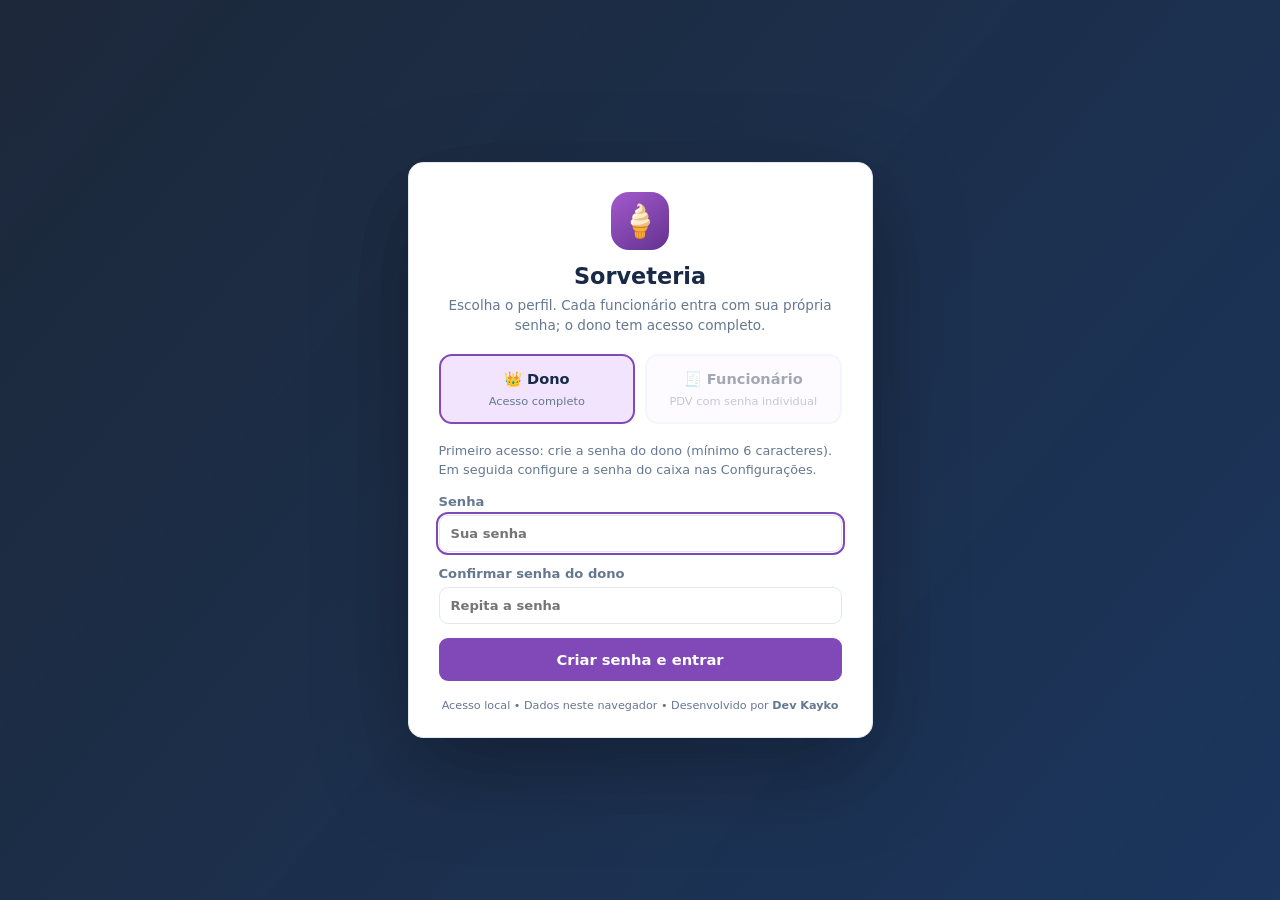
==== commit af99d810: "Add files via upload" ====
--- a/index.html
+++ b/index.html
@@ -1,283 +1,1062 @@
 <!DOCTYPE html>
-
 <html lang="pt-BR">
-<head>
-<meta charset="utf-8"/>
-<meta content="width=device-width, initial-scale=1" name="viewport"/>
-<meta content="#1857bf" name="theme-color"/>
-<meta content="Sorveteria Manager: sorvete somente por quilo, casquinhas, embalagens, caixa e relatórios. Dev Kayko." name="description"/>
-<title>Sorveteria DevKayko 1.0.5 | Dev Kayko</title>
-<link href="css/style.css" rel="stylesheet"/>
-<script defer="" src="js/data.js"></script>
-<script defer="" src="js/security.js"></script>
-<script defer="" src="js/excel.js"></script>
-<script defer="" src="js/access.js"></script>
-<script defer="" src="js/icecream.js"></script>
-<script defer="" src="js/milkshake.js"></script>
-<script defer="" src="js/hr.js"></script>
-<script defer="" src="js/backup.js"></script>
-<script defer="" src="js/app.js"></script>
-</head>
-<body class="login-locked">
-<div class="shell">
-<aside class="sidebar" id="sidebar">
-<div class="brand">
-<span class="brand-icon">🍦</span>
-<span class="brand-copy"><strong id="brandName">Sorveteria</strong><small>PDV DE SORVETERIA • V1.1.1.5</small></span>
-</div>
-<nav aria-label="Menu principal" id="navigation">
-<button class="nav-item active" data-page="inicio" title="Visão geral"><span class="nav-icon">▦</span><span>Visão geral</span></button>
-<button class="nav-item" data-page="caixa" title="Frente de caixa"><span class="nav-icon">▣</span><span>Frente de caixa</span></button>
-<button class="nav-item" data-page="produtos" title="Produtos e Estoque"><span class="nav-icon">▤</span><span>Produtos e Estoque</span></button>
-<button class="nav-item" data-page="servicos" title="Sabores e preços"><span class="nav-icon">🍧</span><span>Sabores e preços</span></button>
-<button class="nav-item" data-page="financeiro" title="Entradas e saídas"><span class="nav-icon">↗</span><span>Financeiro</span></button>
-<button class="nav-item" data-page="funcionarios" title="Funcionários"><span class="nav-icon">♙</span><span>Funcionários</span></button>
-<button class="nav-item" data-page="metas" title="Metas"><span class="nav-icon">◎</span><span>Metas</span></button>
-<button class="nav-item" data-page="relatorios" title="Relatórios e histórico"><span class="nav-icon">▥</span><span>Relatórios e histórico</span></button>
-<button class="nav-item" data-page="configuracoes" title="Configurações"><span class="nav-icon">⚙</span><span>Configurações</span></button>
-</nav>
-<div class="side-foot"><span class="status-dot"></span> Dados neste navegador<small>Desenvolvido por <a class="dev-credit-link" href="dev-kayko/index.html" rel="noopener noreferrer" target="_blank" title="Conheça o site Dev Kayko">Dev Kayko</a></small></div>
-</aside>
-<div class="main-wrap">
-<header class="topbar">
-<div class="top-heading"><button aria-label="Abrir menu" class="icon-btn mobile-menu" id="toggleMenu">☰</button><div><h1 id="pageTitle">Visão geral</h1><p id="todayText"></p></div></div>
-<div class="top-actions"><span class="chip" id="cashStatus">Caixa fechado</span><span class="user-role-chip" id="roleBadge">Acesso restrito</span><button class="btn btn-ghost" id="switchUser" type="button">⇄ Trocar usuário</button><button class="btn btn-ghost theme-btn" id="themeToggle" title="Alternar claro e escuro" type="button">◐ <span id="themeLabel">Escuro</span></button><button class="btn btn-ghost" id="backupQuick">↓ Backup</button></div>
-</header>
-<main id="mainContent">
-<!-- 01 — PAINEL PRINCIPAL -->
-<section class="page active" id="page-inicio">
-<div class="welcome"><div><span class="eyebrow">PAINEL DE CONTROLE</span><h2>Seu sorvete, suas vendas.</h2><p>As vendas concluídas alimentam automaticamente o histórico e o fechamento.</p></div><button class="btn btn-light" data-go="caixa">Abrir frente de caixa →</button></div>
-<div class="stat-grid">
-<article class="stat"><span>Vendas de hoje</span><strong id="statSales">R$ 0,00</strong><small id="statCount">0 vendas</small></article>
-<article class="stat"><span>Outras entradas hoje</span><strong id="statIncome">R$ 0,00</strong><small>Não inclui vendas</small></article>
-<article class="stat"><span>Saídas de hoje</span><strong id="statExpenses">R$ 0,00</strong><small>Despesas registradas</small></article>
-<article class="stat"><span>Saldo operacional hoje</span><strong id="statBalance">R$ 0,00</strong><small id="statBalanceLabel">Vendas + entradas − saídas</small></article>
-</div>
-<div class="two-col">
-<div class="panel"><div class="panel-head"><h3>Últimas vendas registradas</h3><button class="link-btn" data-go="relatorios">Histórico completo</button></div><div class="table-wrap"><table><thead><tr><th>Data/hora</th><th>Itens vendidos</th><th>Pagamento</th><th class="right">Valor</th></tr></thead><tbody id="recentSales"></tbody></table></div></div>
-<div class="stack-panels"><div class="panel"><div class="panel-head"><h3>Meta diária</h3><button class="link-btn" data-go="metas">Editar meta</button></div><div id="homeGoal"></div></div><div class="panel"><div class="panel-head"><h3>Avisos de estoque</h3><span class="pill" id="statLow">0</span></div><div class="notice-list" id="lowStockList"></div></div></div>
-</div>
-</section>
-<!-- 02 — PDV: TELA SEM ROLAGEM EXTERNA EM DESKTOP -->
-<section class="page" id="page-caixa">
-<div class="pdv-toolbar"><div><h2>Frente de caixa <span class="pill">PDV</span> <span class="pdv-profile" id="pdvProfile">Dono</span></h2><small id="posLastSale">Sorvete vendido por quilo, casquinhas e adicionais.</small></div><div class="action-row"><label class="pdv-operator-control" for="pdvOperator">Atendente identificado<select aria-label="Funcionário autenticado no caixa" id="pdvOperator"><option value="">Selecione o atendente</option></select></label><button class="btn btn-ghost" id="pdvSwitchUser" type="button">⇄ Trocar usuário</button><button class="btn btn-secondary" id="focusPdv" type="button">⛶ Tela expandida</button><button class="btn btn-secondary" id="openCashBtn" type="button">🔐 Abrir caixa</button><button class="btn btn-danger" id="closeCashBtn" type="button">🔐 Fechar caixa e backup</button></div></div>
-<div class="pdv-grid">
-<div class="panel pdv-catalog">
-<div class="panel-head"><h3>🍦 Sorvetes e adicionais</h3><small>Monte e registre</small></div>
-<div class="ice-panel" id="iceCalculator">
-<div class="ice-top"><strong>Venda de sorvete por quilo</strong><span id="icePriceSummary">R$ 69,90/kg</span></div>
-<div aria-label="Venda somente por quilo" class="ice-only-weight">⚖ Preço calculado pelo peso (kg)</div>
-<div class="ice-flavor-label">Escolha o(s) sabor(es) por quilo <small>(toque na foto ou no nome; pode selecionar vários)</small></div>
-<div class="ice-flavor-list" id="iceFlavors"></div>
-<div class="ice-input-row" id="iceWeightFields"><label class="compact-label">Calcular por<select id="iceInputMode"><option value="gramas">Peso da balança (g)</option><option value="valor">Valor informado (R$)</option></select></label><label class="compact-label"><span id="iceAmountLabel">Peso em gramas</span><input data-numpad="" id="iceAmount" inputmode="decimal" min="0" placeholder="Ex.: 350" step="0.1" type="number"/></label></div>
-<div class="ice-price-box"><div><small id="iceQuoteDetail">Digite o peso ou valor</small><strong id="iceCalcTotal">R$ 0,00</strong></div><button class="btn btn-primary" id="iceAddToCart" type="button">+ Adicionar</button></div>
-</div><div class="milk-panel" id="milkPanel">
-<div class="milk-head"><strong>🥤 Milk-shakes</strong><small>Escolha o sabor e o tamanho do copo</small></div>
-<div aria-label="Tipo de milk-shake" class="milk-types" role="group">
-<button class="milk-type selected" data-milk-type="tradicional" type="button">Tradicional</button>
-<button class="milk-type" data-milk-type="especial" type="button">Especial</button>
-</div>
-<div aria-label="Sabores de milk-shake" class="milk-flavors" id="milkFlavorCards"></div>
-<div class="milk-bottom">
-<label class="compact-label">Tamanho do copo<select id="milkSize"><option value="300">300 ml</option><option value="400">400 ml</option><option value="500">500 ml</option></select></label>
-<label class="compact-label">Quantidade<input id="milkQty" inputmode="numeric" max="99" min="1" step="1" type="number" value="1"/></label>
-</div>
-<div class="milk-total"><span><small id="milkSelectedDescription">Selecione um sabor</small><strong id="milkTotal">R$ 0,00</strong></span><button class="btn btn-primary" id="milkAdd" type="button">+ Adicionar</button></div>
-</div>
-
-
-
-</div>
-<div class="panel pdv-cart"><div class="panel-head"><h3>Venda atual</h3><button class="link-btn" id="clearCart" type="button">Limpar carrinho</button></div><div class="table-wrap pdv-cart-table"><table><thead><tr><th>Item</th><th>Qtd.</th><th class="right">Valor</th><th></th></tr></thead><tbody id="cartRows"></tbody></table></div><div class="cart-foot"><span>Itens da venda</span><strong id="cartCount">0</strong><button class="link-btn" data-go="relatorios" id="pdvHistoryLink" type="button">↗ Ver histórico de vendas</button></div></div>
-<div class="panel pdv-checkout">
-<div class="panel-head"><h3>Pagamento</h3><span class="mini-chip">Teclado rápido</span></div>
-<div class="summary-line"><span>Subtotal</span><strong id="posSubtotal">R$ 0,00</strong></div>
-<div class="form-row discount-row"><label class="compact-label">Desconto<select id="discountType"><option value="percent">Porcentagem (%)</option><option value="fixed">Valor (R$)</option></select></label><label class="compact-label">Valor<input data-numpad="" id="discountValue" min="0" step="0.01" type="number" value="0"/></label></div>
-<div class="summary-line total-line"><span>TOTAL PARA O CLIENTE</span><strong id="posTotal">R$ 0,00</strong></div>
-<div class="form-row payment-row"><label class="compact-label">Forma de pagamento<select id="paymentMethod"><option>Dinheiro</option><option>Pix</option><option>Cartão de débito</option><option>Cartão de crédito</option><option>Outro</option></select></label><label class="compact-label" id="receivedWrap">Recebido (R$)<input data-numpad="" id="receivedAmount" min="0" placeholder="0,00" step="0.01" type="number"/></label></div>
-<div class="summary-line change-row" id="changeRow"><span id="changeLabel">Troco</span><strong id="posChange">R$ 0,00</strong></div>
-<div class="pdv-keyboard"><div class="pdv-keyboard-title"><strong>Teclado numérico</strong><small id="numpadTarget">Editando: quantidade</small></div><div aria-label="Teclado numérico" class="pdv-numpad" id="posNumpad"><button data-key="7" type="button">7</button><button data-key="8" type="button">8</button><button data-key="9" type="button">9</button><button data-key="4" type="button">4</button><button data-key="5" type="button">5</button><button data-key="6" type="button">6</button><button data-key="1" type="button">1</button><button data-key="2" type="button">2</button><button data-key="3" type="button">3</button><button class="key-action" data-key="C" type="button">C</button><button data-key="0" type="button">0</button><button aria-label="Apagar último dígito" class="key-action" data-key="back" type="button">⌫</button><button data-key="00" type="button">00</button><button data-key="." type="button">,</button><button class="key-enter" data-key="enter" type="button">OK</button></div></div>
-<label class="compact-label sale-note">Observação (opcional)<input id="saleNote" maxlength="120" placeholder="Detalhes da venda"/></label>
-<button class="btn btn-primary finish-btn" id="finishSale" type="button">✓ Concluir e registrar venda</button>
-</div>
-<div aria-label="Catálogo de produtos e complementos" class="panel pdv-products"><div class="panel-head"><h3>🛍️ Catálogo de produtos e complementos</h3></div><div aria-label="Buscar itens e complementos" class="pdv-search-area">
-<div class="pdv-search-heading"><strong>🔎 Todos os produtos e complementos</strong><small>Busque, filtre e marque os mais usados com ★</small></div>
-<!-- MILK-SHAKES: categoria, sabor e tamanho (sem estoque fictício) -->
-
-<label class="pdv-search-label" for="posSearch">Buscar produto ou complemento
-                 <input autocomplete="off" id="posSearch" placeholder="Nome, código, sabor ou categoria..." type="search"/>
-</label>
-<div aria-label="Exibição rápida do catálogo" class="pdv-shortcuts" role="group">
-<button aria-pressed="true" class="pdv-shortcut selected" data-catalog-view="all" type="button">▦ Todos</button>
-<button aria-pressed="false" class="pdv-shortcut" data-catalog-view="favorites" type="button">★ Favoritos</button>
-<button aria-pressed="false" class="pdv-shortcut" data-catalog-view="best" type="button">↗ Mais vendidos</button>
-</div>
-<small aria-live="polite" class="pdv-result-count" id="posResultCount"></small>
-<div class="pdv-filters"><label class="compact-label">Tipo<select id="posKind"><option value="all">Todos os tipos</option><option value="s">Complementos</option><option value="p">Embalagens e produtos</option></select></label><label class="compact-label">Categoria<select id="posCategory"><option value="all">Todas</option></select></label></div>
-<div class="pdv-quick-qty"><label class="compact-label">Qtd. ao clicar<input data-numpad="" id="posQty" inputmode="numeric" min="1" step="1" type="number" value="1"/></label><button class="btn btn-ghost" id="resetPosFilters" type="button">Limpar filtros</button></div>
-</div><div aria-live="polite" class="pdv-tiles" id="posQuickItems"></div><div class="pdv-catalog-foot">Use ★ para salvar favoritos. Os mais vendidos são calculados automaticamente pelas vendas concluídas.</div></div></div>
-</section>
-<!-- 03 — PRODUTOS -->
-<section class="page" id="page-produtos"><div class="section-head"><div><h2>Gerenciamento de Produtos e Estoque</h2><p>Cadastre e gerencie produtos, categorias, sabores, preços, fotografias e quantidades em estoque. Para adicionar ou trocar uma foto, clique em Editar e escolha um arquivo do computador ou informe o caminho da imagem.</p></div><button class="btn btn-primary" id="newProduct">+ Adicionar Produto</button></div><div class="panel"><div class="stock-indicators"><span><b id="catalogProductCount">0</b> produtos cadastrados</span><span><b id="catalogStockCount">0</b> unidades em estoque</span><span><b id="catalogFlavorCount">0</b> sabores por quilo</span><span><b id="catalogMilkCount">0</b> sabores de milk-shake</span></div><div class="form-row"><label class="grow">Pesquisar<input id="productSearch" placeholder="Nome ou código"/></label><label>Exibir<select id="stockFilter"><option value="all">Todos</option><option value="low">Estoque baixo</option></select></label></div><div class="table-wrap"><table><thead><tr><th>Produto / categoria</th><th>Código</th><th>Estoque</th><th>Custo</th><th>Venda</th><th>Ações</th></tr></thead><tbody id="productRows"></tbody></table></div></div></section>
-<!-- 04 — SERVIÇOS -->
-<section class="page" id="page-servicos">
-<div class="section-head"><div><h2>Sabores e preços de venda</h2><p>Cadastre fotos dos sabores e edite o preço por quilo. O valor inicial é apenas um exemplo.</p></div></div>
-<div class="two-col ice-admin-grid">
-<div class="panel"><p class="hint">Para colocar fotos, clique em Editar no sabor e escolha uma imagem do computador. Também é possível informar um caminho na pasta de imagens.</p><div class="panel-head"><h3>Sabores disponíveis</h3><button class="btn btn-primary" id="newFlavor">+ Novo sabor</button></div><div class="table-wrap"><table><thead><tr><th>Sabor</th><th>Categoria</th><th>Ações</th></tr></thead><tbody id="flavorRows"></tbody></table></div></div>
-<div class="panel"><h3>Preços do sorvete</h3><form class="stack-form" id="icePricesForm"><label>Preço por quilo (R$ / kg)<input id="iceWeightPrice" min="0.01" required="" step="0.01" type="number"/></label><p class="hint">Exemplo: 350 g a R$ 69,90/kg = R$ 24,47. O modo por valor calcula o peso aproximado.</p><button class="btn btn-primary" type="submit">Salvar preços</button></form><div class="ice-admin-info">Casquinhas, cascões e embalagens têm preço e estoque próprios na aba <b>Produtos e Estoque</b>. Eles podem ser adicionados à venda junto com o sorvete.</div></div>
-</div>
-<!-- CONFIGURAÇÕES DO MILK-SHAKE (ACESSO DO DONO) -->
-<div class="panel top-gap" id="milkAdminPanel">
-<div class="panel-head"><h3>🥤 Milk-shakes — preços e fotos</h3><small>Edite os valores e o caminho das imagens</small></div>
-<p class="hint">Escolha a foto diretamente no computador em cada sabor abaixo, ou informe o caminho de uma imagem já publicada. A foto inteira aparece no PDV. Não é necessário ter uma foto para vender.</p>
-<form class="stack-form" id="milkPricesForm">
-<div class="milk-admin-prices" id="milkPriceInputs"></div>
-<button class="btn btn-primary" type="submit">Salvar preços dos milk-shakes</button>
-</form>
-<div class="milk-admin-list" id="milkFlavorAdmin"></div>
-</div>
-<div class="panel top-gap"><div class="panel-head"><h3>Outros itens e adicionais</h3><button class="btn btn-secondary" id="newService">+ Novo adicional</button></div><div class="table-wrap"><table><thead><tr><th>Item</th><th>Categoria</th><th>Unidade</th><th>Preço</th><th>Ações</th></tr></thead><tbody id="serviceRows"></tbody></table></div></div>
-</section>
-<!-- 05 — ENTRADAS E SAÍDAS MANUAIS -->
-<section class="page" id="page-financeiro"><div class="section-head"><div><h2>Entradas e saídas</h2><p>Despesas, pagamentos, retiradas e entradas extras; vendas são registradas pelo PDV.</p></div><button class="btn btn-primary" id="newMovement">+ Novo lançamento</button></div><div class="stat-grid stats-three"><article class="stat"><span>Entradas extras do mês</span><strong id="finIncome">R$ 0,00</strong></article><article class="stat"><span>Saídas do mês</span><strong id="finExpense">R$ 0,00</strong></article><article class="stat"><span>Saldo total do mês *</span><strong id="finBalance">R$ 0,00</strong></article></div><p class="hint">* Saldo operacional: vendas + outras entradas − saídas. O valor não representa necessariamente lucro contábil.</p><div class="panel"><div class="panel-head"><h3>Histórico de movimentações</h3><small>Cancelamentos permanecem no histórico</small></div><div class="table-wrap"><table><thead><tr><th>Data</th><th>Tipo</th><th>Descrição</th><th>Categoria</th><th>Valor</th><th>Ação</th></tr></thead><tbody id="movementRows"></tbody></table></div></div></section>
-<!-- 06 — FUNCIONÁRIOS -->
-<section class="page" id="page-funcionarios">
-<div class="section-head"><div><h2>Gestão de Funcionários</h2><p>Cadastro, função, admissão, desligamento, salários e pagamentos. Acesso exclusivo do dono.</p></div><button class="btn btn-primary" id="newEmployee">+ Cadastrar funcionário</button></div>
-<div class="stat-grid stats-three"><article class="stat"><span>Funcionários ativos</span><strong id="hrActiveCount">0</strong></article><article class="stat"><span>Folha-base mensal (ativos)</span><strong id="hrPayrollBase">R$ 0,00</strong></article><article class="stat"><span>Pagamentos no mês</span><strong id="hrPaidMonth">R$ 0,00</strong></article></div>
-<div class="panel"><div class="form-row"><label>Buscar funcionário<input id="hrSearch" placeholder="Nome, setor ou função" type="search"/></label><label>Situação<select id="hrStatus"><option value="all">Todos</option><option value="active">Ativos</option><option value="dismissed">Desligados</option></select></label></div><div class="table-wrap"><table><thead><tr><th>Funcionário / setor</th><th>Função</th><th>Admissão</th><th>Situação</th><th>Salário</th><th>Ações</th></tr></thead><tbody id="employeeRows"></tbody></table></div></div>
-<div class="panel top-gap"><div class="section-head"><div><h3>Relatório de pagamentos</h3><p>Pagamentos registrados no financeiro e vinculados ao funcionário.</p></div><button class="btn btn-secondary" id="hrPrintPayments" type="button">⎙ Imprimir pagamentos / PDF</button></div><div class="form-row"><label>Competência (mês)<input id="hrMonth" type="month"/></label><label>Funcionário<select id="hrEmployeeFilter"><option value="all">Todos</option></select></label></div><div class="table-wrap"><table><thead><tr><th>Data</th><th>Funcionário</th><th>Competência</th><th>Descrição</th><th>Forma</th><th>Valor</th><th>Situação</th></tr></thead><tbody id="hrPaymentRows"></tbody></table></div><div class="hr-total" id="hrPaymentTotal"></div></div>
-<p class="security-note">Senhas individuais: o dono pode definir ou redefinir a senha de cada funcionário pelo botão Senha do PDV. O operador não pode alterar sua identidade enquanto está logado. Fichas de admissão/desligamento e relatórios são registros administrativos internos. Não substituem documentos legais de contratação, rescisão ou folha de pagamento. Faça backup regularmente.</p>
-</section>
-<!-- 07 — METAS -->
-<section class="page" id="page-metas"><div class="section-head"><div><h2>Metas de vendas</h2><p>Defina objetivos em reais e acompanhe seu progresso diário e mensal.</p></div></div><div class="two-col"><div class="panel"><h3>Configurar metas</h3><form class="stack-form" id="goalsForm"><label>Meta diária de vendas (R$)<input id="goalDaily" min="0" required="" step="0.01" type="number"/></label><label>Meta mensal de vendas (R$)<input id="goalMonthly" min="0" required="" step="0.01" type="number"/></label><p class="hint">Digite 0 para desativar uma meta. Vendas canceladas não contam.</p><button class="btn btn-primary" type="submit">Salvar metas</button></form></div><div class="panel"><h3>Progresso das metas</h3><div id="goalsProgress"></div><p class="hint">Atingir uma meta significa alcançar o faturamento definido, não necessariamente obter lucro.</p></div></div></section>
-<!-- 08 — HISTÓRICO, FECHAMENTOS E RELATÓRIOS -->
-<section class="page" id="page-relatorios"><div class="section-head"><div><h2>Relatórios e histórico de operações</h2><p>Vendas, itens vendidos, entradas, saídas, saldos e fechamentos do período.</p></div><div class="action-row"><button class="btn btn-secondary" id="reportBackup">↓ Backup JSON</button><button class="btn btn-secondary" id="exportExcelReport">▦ Exportar Excel (.xlsx)</button><button class="btn btn-primary" id="printReport">⎙ Imprimir / Salvar PDF</button></div></div>
-<div class="panel report-filters"><div class="form-row"><label>Período<select id="reportPeriod"><option value="day">Dia</option><option value="month">Mês</option></select></label><label id="reportDayWrap">Selecionar dia<input id="reportDay" type="date"/></label><label hidden="" id="reportMonthWrap">Selecionar mês<input id="reportMonth" type="month"/></label></div></div>
-<div id="printHeader"><img id="reportLogo" class="report-logo" alt="Logo da sorveteria" hidden/><h2 id="reportCompany">Sorveteria Manager</h2><p id="reportCompanyDetail"></p><p id="reportTitle"></p></div>
-<div class="stat-grid report-stats"><article class="stat"><span>Vendas</span><strong id="reportSales">R$ 0,00</strong></article><article class="stat"><span>Outras entradas</span><strong id="reportIncome">R$ 0,00</strong></article><article class="stat"><span>Saídas</span><strong id="reportOut">R$ 0,00</strong></article><article class="stat"><span>Saldo operacional</span><strong id="reportBalance">R$ 0,00</strong><small id="reportSign">Positivo / negativo</small></article></div>
-<div class="panel report-block"><div class="panel-head"><h3>Resumo do período</h3></div><div class="summary-grid" id="reportSummary"></div></div>
-<div class="panel report-block"><div class="panel-head"><h3>Detalhamento das vendas por tipo</h3></div><div class="table-wrap"><table><thead><tr><th>Tipo</th><th>Nome</th><th>Qtd.</th><th class="right">Total bruto</th></tr></thead><tbody id="reportItemRows"></tbody></table></div><p class="hint">O total bruto dos itens é antes dos descontos. O total líquido aparece em Vendas.</p></div>
-<div class="panel report-block"><div class="panel-head"><h3>Vendas registradas</h3><small>As canceladas continuam no histórico</small></div><div class="table-wrap"><table><thead><tr><th>Data/hora</th><th>Itens</th><th>Pagamento</th><th class="right">Total líquido</th><th class="screen-only">Comprovante / Ação</th></tr></thead><tbody id="reportSaleRows"></tbody></table></div></div>
-<div class="panel report-block"><div class="panel-head"><h3>Entradas e saídas avulsas</h3></div><div class="table-wrap"><table><thead><tr><th>Data</th><th>Descrição</th><th>Categoria</th><th>Tipo</th><th class="right">Valor</th></tr></thead><tbody id="reportMovRows"></tbody></table></div></div>
-<div class="panel report-block"><div class="panel-head"><h3>Fechamentos de caixa</h3></div><div class="table-wrap"><table><thead><tr><th>Abriu em</th><th>Fechou em</th><th>Fundo inicial</th><th>Esperado em dinheiro</th><th>Contado</th><th>Diferença</th></tr></thead><tbody id="reportSessionRows"></tbody></table></div></div>
-<p class="hint report-disclaimer">Saldo operacional = vendas + outras entradas − saídas registradas. Não é lucro contábil: estoque comprado, impostos, taxas de cartão e obrigações não lançadas podem alterar o resultado. Valores de Pix/cartão integram o faturamento, mas não o dinheiro físico na gaveta.</p>
-</section>
-<!-- 09 — CONFIGURAÇÕES E BACKUP -->
-<section class="page" id="page-configuracoes"><div class="section-head"><div><h2>Configurações e segurança</h2><p>Personalize o negócio e faça cópias de segurança dos dados.</p></div></div><div class="two-col"><div class="panel"><h3>Dados da sorveteria</h3><form class="stack-form" id="settingsForm"><label>Nome da sorveteria<input id="settingName" maxlength="70" required=""/></label><label>Telefone<input id="settingPhone" maxlength="30" placeholder="Ex.: (87) 99999-9999"/></label><label>Cidade / UF<input id="settingCity" maxlength="90" placeholder="Ex.: Arcoverde - PE"/></label><label>Endereço (opcional)<input id="settingAddress" maxlength="150"/></label><div class="logo-editor"><label>Logo da sorveteria (JPG, PNG ou WebP)<input id="settingLogoFile" type="file" accept="image/png,image/jpeg,image/webp"/></label><div class="logo-preview-frame"><img id="settingLogoPreview" alt="Prévia da logo" hidden/><span id="settingLogoEmpty">Nenhuma logo cadastrada</span></div><button class="btn btn-secondary" type="button" id="removeLogo">Remover logo</button><p class="hint">A logo será reduzida para uso na impressão térmica 58 mm. Salve as informações para confirmar. Ela também será incluída no backup JSON.</p></div><button class="btn btn-primary" type="submit">Salvar informações</button></form></div><div class="panel"><h3>Backup e restauração</h3><p>Backup completo ZIP: vendas, estoque, fotos dos produtos, relatórios e configurações. O JSON simples continua disponível.</p><div class="button-stack"><button class="btn btn-primary" id="exportBackup">↓ Baixar backup JSON</button><button class="btn btn-secondary" id="exportExcelAll">▦ Histórico completo para Excel (.xlsx)</button><button type="button" class="btn btn-primary" id="completeBackup">↓ Salvar backup completo ZIP + fotos + Excel</button><label class="btn btn-secondary upload-label">↑ Restaurar backup completo ZIP<input type="file" id="importCompleteBackup" accept=".zip,application/zip" hidden></label><label class="btn btn-secondary upload-label">↑ Restaurar backup<input accept=".json,application/json" hidden="" id="importBackup" type="file"/></label></div><small id="lastBackupText"></small><p class="hint">Restaurar substitui os dados deste navegador. Guarde os backups fora do computador. O backup completo preserva cópias das fotos encontradas, além dos dados e do relatório Excel. Ao salvar, escolha a pasta na janela do navegador, quando disponível.</p><p class="hint">O Excel é uma cópia para consulta e arquivo, não um banco sincronizado. Exporte novamente após novas vendas.</p></div></div><div class="panel top-gap security-panel">
-<div class="panel-head"><h3>🔐 Senha do dono</h3><span class="pill" id="securityStatus">Não configurada</span></div>
-<p>A senha do dono libera o painel administrativo. A senha operacional do caixa é separada e usada para abrir/fechar o atendimento. Cada funcionário entra no PDV com sua senha individual.</p>
-<button class="btn btn-secondary" id="changeCashPassword" type="button">Alterar senha do dono</button>
-<p class="hint">Para recuperar a senha do dono, guarde o código de recuperação gerado no primeiro acesso. Ele não aparece novamente e pode ser substituído pelo dono.</p>
-<button class="btn btn-secondary" id="renewRecoveryCode" type="button">Gerar novo código de recuperação</button>
-<p class="hint">A recuperação exige esse código. Sem a senha e sem o código, o site não consegue verificar quem é o dono. O sistema é local e não possui recuperação por e-mail.</p>
-</div>
-<div class="panel top-gap cash-access-panel">
-<div class="panel-head"><h3>🧾 Funcionário e senha do caixa</h3><span class="pill" id="cashAccessStatus">Configure a senha do caixa</span></div>
-<p>Cada funcionário <b>entra no PDV com senha individual</b>, que também é usada para abrir, fechar e desbloquear o caixa. A senha operacional abaixo fica reservada ao dono e é diferente da senha administrativa.</p>
-<button class="btn btn-primary" id="configureCashPassword" type="button">Criar senha do caixa</button>
-<p class="hint">Somente o dono pode configurar a senha do caixa. O funcionário não acessa produtos, salários, financeiro, relatórios, Excel, backups ou configurações.</p>
-</div>
-<div class="panel top-gap"><h3>Armazenamento e limitações</h3><p>Os registros ficam neste navegador. Não use modo anônimo e não limpe os dados do site. Os perfis são uma restrição de interface local, não autenticação segura de servidor: quem tem acesso ao navegador e às ferramentas de desenvolvimento pode consultar ou alterar o armazenamento. Para proteção real de salários e finanças, use banco de dados com permissões e login no servidor.</p></div></section>
-</main>
-<footer>© <span id="footerYear"></span> Sorveteria Manager · Desenvolvido por <a class="dev-credit-link" href="dev-kayko/index.html" rel="noopener noreferrer" target="_blank" title="Conheça o site Dev Kayko">Dev Kayko</a></footer>
-</div>
-</div>
-<div class="modal-overlay" hidden="" id="modalOverlay"><div aria-labelledby="modalTitle" aria-modal="true" class="modal" role="dialog"><div class="modal-head"><h3 id="modalTitle">Cadastro</h3><button aria-label="Fechar" class="icon-btn" id="closeModal">✕</button></div><form id="modalForm"><div class="stack-form" id="modalFields"></div><div class="modal-actions"><button class="btn btn-secondary" id="cancelModal" type="button">Cancelar</button><button class="btn btn-primary" type="submit">Salvar</button></div></form></div></div>
-<!-- Comprovante pós-venda: duas vias (cliente e loja), papel 58 mm -->
-<div class="modal-overlay" hidden="" id="receiptOverlay">
-<div aria-labelledby="receiptModalTitle" aria-modal="true" class="modal receipt-modal" role="dialog">
-<div class="modal-head"><h3 id="receiptModalTitle">Venda registrada ✓</h3><button aria-label="Fechar comprovante" class="icon-btn" id="closeReceiptModal" type="button">✕</button></div>
-<p class="receipt-status" id="receiptSaleText"></p>
-<div class="receipt-actions">
-<button class="btn btn-primary" id="printCustomerReceipt" type="button">⎙ Via do cliente (58 mm)</button>
-<button class="btn btn-secondary" id="printStoreReceipt" type="button">⎙ Via da loja (58 mm)</button>
-<button class="btn btn-secondary" id="printBothReceipts" type="button">⎙ Imprimir as duas vias</button>
-<button class="btn btn-ghost" id="exportLastSaleExcel" type="button">▦ Registrar esta venda no Excel</button>
-</div>
-<p class="hint">Selecione a impressora térmica instalada no dispositivo e configure papel de 58 mm; a arte já inclui margens internas confortáveis. Impressão via janela do navegador; Bluetooth direto depende do modelo. Documento de venda para conferência.</p>
-<div class="modal-actions"><button class="btn btn-ghost" id="doneReceipt" type="button">Continuar atendendo</button></div>
-</div>
-</div>
-<!-- Entrada obrigatória: dono ou funcionário -->
-<div class="modal-overlay login-overlay" id="loginOverlay" role="presentation">
-<div aria-labelledby="loginTitle" aria-modal="true" class="modal login-modal" role="dialog">
-<div aria-hidden="true" class="login-emblem">🍦</div>
-<h2 id="loginTitle">Sorveteria Manager</h2><p class="login-subtitle">Escolha o perfil. Cada funcionário entra com sua própria senha; o dono tem acesso completo.</p>
-<div aria-label="Perfil de acesso" class="login-role-picker" role="group">
-<button aria-pressed="true" class="login-role selected" id="loginOwner" type="button"><strong>👑 Dono</strong><small>Acesso completo</small></button>
-<button aria-pressed="false" class="login-role" id="loginOperator" type="button"><strong>🧾 Funcionário</strong><small>PDV com senha individual</small></button>
-</div>
-<form autocomplete="off" class="stack-form" id="loginForm">
-<p class="login-help" id="loginHelp">Informe sua senha para acessar o sistema.</p>
-<label hidden="" id="loginEmployeeWrap">Funcionário<select id="loginEmployee" name="employeeId"><option value="">Escolha seu nome</option></select></label>
-<label id="loginPasswordWrap">Senha <input autocomplete="off" id="loginPassword" maxlength="64" minlength="6" name="password" placeholder="Sua senha" required="" type="password"/></label>
-<label hidden="" id="loginPasswordConfirmWrap">Confirmar senha do dono <input autocomplete="new-password" id="loginPasswordConfirm" maxlength="64" minlength="6" name="passwordConfirm" placeholder="Repita a senha" type="password"/></label>
-<p class="auth-error" hidden="" id="loginError" role="alert"></p>
-<button class="btn btn-primary login-submit" id="loginSubmit" type="submit">Entrar no sistema</button>
-<button class="recovery-link" hidden="" id="forgotOwnerPassword" type="button">Esqueci a senha do dono</button>
-</form>
-<p class="login-footer">Acesso local • Dados neste navegador • Desenvolvido por <a class="dev-credit-link" href="dev-kayko/index.html" rel="noopener noreferrer" target="_blank" title="Conheça o site Dev Kayko">Dev Kayko</a></p>
-</div>
-</div>
-<!-- Código de recuperação criado pelo dono: mostrar apenas uma vez. -->
-<div class="modal-overlay recovery-overlay" hidden="" id="recoveryCodeOverlay">
-<div aria-labelledby="recoveryCodeTitle" aria-modal="true" class="modal auth-modal" role="dialog">
-<div aria-hidden="true" class="auth-icon">🔑</div>
-<h3 id="recoveryCodeTitle">Guarde seu código de recuperação</h3>
-<p>Se esquecer a senha do dono, este código permite cadastrar outra senha <b>sem apagar as vendas</b>. Ele aparece somente agora. Não entregue ao funcionário.</p>
-<div aria-label="Código de recuperação" class="recovery-code-display" id="recoveryCodeText"></div>
-<div class="recovery-code-actions">
-<button class="btn btn-secondary" id="copyRecoveryCode" type="button">Copiar código</button>
-<button class="btn btn-secondary" id="downloadRecoveryCode" type="button">Salvar arquivo TXT</button>
-</div>
-<p class="hint">O código anterior deixa de funcionar quando você gerar outro ou redefinir a senha.</p>
-<button class="btn btn-primary" id="closeRecoveryCode" type="button">Já guardei o código</button>
-</div>
-</div>
-<!-- Redefinição de senha do dono exige o código criado anteriormente. -->
-<div class="modal-overlay recovery-overlay" hidden="" id="recoverOwnerOverlay">
-<div aria-labelledby="recoverOwnerTitle" aria-modal="true" class="modal auth-modal" role="dialog">
-<div aria-hidden="true" class="auth-icon">🔐</div>
-<h3 id="recoverOwnerTitle">Recuperar acesso do dono</h3>
-<p id="recoverOwnerMessage">Informe seu código de recuperação para criar outra senha administrativa.</p>
-<form autocomplete="off" class="stack-form" id="recoverOwnerForm">
-<label>Código de recuperação<input autocomplete="off" id="recoverOwnerCode" maxlength="50" name="recoveryCode" placeholder="XXXX-XXXX-XXXX-XXXX-XXXX-XXXX" required="" type="text"/></label>
-<label>Nova senha do dono<input autocomplete="new-password" maxlength="64" minlength="6" name="newPassword" placeholder="Mínimo de 6 caracteres" required="" type="password"/></label>
-<label>Repetir nova senha<input autocomplete="new-password" maxlength="64" minlength="6" name="confirmPassword" required="" type="password"/></label>
-<p class="auth-error" hidden="" id="recoverOwnerError" role="alert"></p>
-<div class="modal-actions"><button class="btn btn-secondary" id="cancelOwnerRecovery" type="button">Voltar</button><button class="btn btn-primary" id="confirmOwnerRecovery" type="submit">Redefinir senha</button></div>
-</form>
-</div>
-</div>
-<!-- Configurar senha operacional de abrir/fechar caixa: só pelo dono -->
-<div class="modal-overlay auth-overlay" hidden="" id="cashAccessOverlay">
-<div aria-labelledby="cashAccessTitle" aria-modal="true" class="modal auth-modal" role="dialog">
-<div aria-hidden="true" class="auth-icon">🔐</div>
-<h3 id="cashAccessTitle">Senha operacional do caixa</h3>
-<p>Configure uma senha para abrir, fechar e desbloquear o caixa. Funcionários usam suas senhas individuais; esta senha é para o dono operar o caixa.</p>
-<form autocomplete="off" class="stack-form" id="cashAccessForm">
-<label>Confirmar senha do dono<input autocomplete="off" maxlength="64" minlength="6" name="ownerPassword" required="" type="password"/></label>
-<label>Nova senha do caixa<input autocomplete="new-password" maxlength="64" minlength="6" name="newPassword" placeholder="Mínimo 6 caracteres" required="" type="password"/></label>
-<label>Confirmar senha do caixa<input autocomplete="new-password" maxlength="64" minlength="6" name="confirmPassword" required="" type="password"/></label>
-<p class="auth-error" hidden="" id="cashAccessError" role="alert"></p>
-<div class="modal-actions"><button class="btn btn-secondary" id="cancelCashAccess" type="button">Cancelar</button><button class="btn btn-primary" id="saveCashAccess" type="submit">Salvar senha do caixa</button></div>
-</form>
-</div>
-</div>
-<!-- Senha do caixa para abrir/fechar/desbloquear; senha do dono para sair da área restrita -->
-<div class="modal-overlay auth-overlay" hidden="" id="securityOverlay">
-<div aria-describedby="securityModalDescription" aria-labelledby="securityModalTitle" aria-modal="true" class="modal auth-modal" role="dialog">
-<div aria-hidden="true" class="auth-icon">🔐</div>
-<h3 id="securityModalTitle">Senha do caixa</h3>
-<p id="securityModalDescription">Informe a senha do operador.</p>
-<form autocomplete="off" id="securityForm">
-<div class="stack-form" id="securityFields"></div>
-<p class="auth-error" hidden="" id="securityError" role="alert"></p>
-<div class="modal-actions"><button class="btn btn-ghost" hidden="" id="securitySwitchUser" type="button">Trocar usuário</button><button class="btn btn-secondary" id="securityCancel" type="button">Cancelar</button><button class="btn btn-primary" id="securityConfirm" type="submit">Confirmar</button></div>
-</form>
-</div>
-</div>
-<div aria-hidden="true" id="receiptPaper"></div>
-<div aria-live="polite" class="toast" id="toast" role="status"></div>
-</body>
+  <head>
+    <meta charset="utf-8">
+    <meta content="width=device-width, initial-scale=1" name="viewport">
+    <meta content="#1857bf" name="theme-color">
+    <meta content="Sorveteria Manager: sorvete somente por quilo, casquinhas, embalagens, caixa e relatórios. Dev Kayko." name="description">
+    <title>Sorveteria | Dev Kayko</title>
+    <link href="css/style.css" rel="stylesheet">
+    <script defer src="js/cardapio-dados.js"></script>
+    <script defer src="js/data.js"></script>
+    <script defer="" src="js/security.js"></script>
+    <script defer="" src="js/excel.js"></script>
+    <script defer="" src="js/access.js"></script>
+    <script defer="" src="js/icecream.js"></script>
+    <script defer="" src="js/milkshake.js"></script>
+    <script defer="" src="js/hr.js"></script>
+    <script defer="" src="js/backup.js"></script>
+    <script defer="" src="js/app.js"></script>
+    <script>
+      // Diagnóstico seguro: nunca envia nem registra a senha.
+      window.addEventListener('load', function () {
+        const login = document.getElementById('loginForm');
+        if (!login || login.dataset.loginInitialized === 'true') return;
+        const error = document.getElementById('loginError');
+        if (error) {
+          error.textContent = 'Erro ao carregar o login. Atualize com Ctrl + F5 e confira se os arquivos da pasta js foram publicados.';
+          error.hidden = false;
+        }
+      });
+    </script>
+  </head>
+  <body class="login-locked">
+    <div class="shell">
+      <aside class="sidebar" id="sidebar">
+        <div class="brand">
+          <span class="brand-icon">🍦</span>
+          <span class="brand-copy"><strong id="brandName">Sorveteria</strong> <small>PDV DE SORVETERIA • V1.2.7</small></span>
+        </div>
+        <nav aria-label="Menu principal" id="navigation">
+          <button class="nav-item active" data-page="inicio" title="Visão geral"><span class="nav-icon">▦</span> <span>Visão geral</span></button>
+          <button class="nav-item" data-page="caixa" title="Frente de caixa"><span class="nav-icon">▣</span> <span>Frente de caixa</span></button>
+          <button class="nav-item" data-page="produtos" title="Produtos e Estoque"><span class="nav-icon">▤</span> <span>Produtos e Estoque</span></button>
+          <button class="nav-item" data-page="servicos" title="Sabores e preços"><span class="nav-icon">🍧</span> <span>Sabores e preços</span></button>
+          <a class="nav-item nav-external" href="catalogo.html" rel="noopener noreferrer" target="_blank" title="Cardápio com fotos (nova aba)">
+            <span class="nav-icon">📷</span>
+            <span>Cardápio com fotos ↗</span>
+          </a>
+          <button class="nav-item" data-page="financeiro" title="Entradas e saídas"><span class="nav-icon">↗</span> <span>Financeiro</span></button>
+          <button class="nav-item" data-page="funcionarios" title="Funcionários"><span class="nav-icon">♙</span> <span>Funcionários</span></button>
+          <button class="nav-item" data-page="metas" title="Metas"><span class="nav-icon">◎</span> <span>Metas</span></button>
+          <button class="nav-item" data-page="relatorios" title="Relatórios e histórico"><span class="nav-icon">▥</span> <span>Relatórios e histórico</span></button>
+          <button class="nav-item" data-page="configuracoes" title="Configurações"><span class="nav-icon">⚙</span> <span>Configurações</span></button>
+        </nav>
+        <div class="side-foot">
+          <span class="status-dot"></span>
+          Dados neste navegador
+          <small>
+            Desenvolvido por
+            <a class="dev-credit-link" href="dev-kayko/index.html" rel="noopener noreferrer" target="_blank" title="Conheça o site Dev Kayko">Dev Kayko</a>
+          </small>
+        </div>
+      </aside>
+      <div class="main-wrap">
+        <header class="topbar">
+          <div class="top-heading">
+            <button aria-label="Abrir menu" class="icon-btn mobile-menu" id="toggleMenu">☰</button>
+            <div>
+              <h1 id="pageTitle">Visão geral</h1>
+              <p id="todayText"></p>
+            </div>
+          </div>
+          <div class="top-actions">
+            <span class="chip" id="cashStatus">Caixa fechado</span>
+            <span class="user-role-chip" id="roleBadge">Acesso restrito</span>
+            <button class="btn btn-ghost" id="switchUser" type="button">⇄ Trocar usuário</button>
+            <button class="btn btn-ghost theme-btn" id="themeToggle" title="Alternar claro e escuro" type="button">◐ <span id="themeLabel">Escuro</span></button>
+            <button class="btn btn-ghost" id="backupQuick">↓ Backup</button>
+          </div>
+        </header>
+        <main id="mainContent">
+          <!-- 01 — PAINEL PRINCIPAL -->
+          <section class="page active" id="page-inicio">
+            <div class="welcome">
+              <div>
+                <span class="eyebrow">PAINEL DE CONTROLE</span>
+                <h2>Seu sorvete, suas vendas.</h2>
+                <p>As vendas concluídas alimentam automaticamente o histórico e o fechamento.</p>
+              </div>
+              <button class="btn btn-light" data-go="caixa">Abrir frente de caixa →</button>
+            </div>
+            <div class="stat-grid">
+              <article class="stat"><span>Vendas de hoje</span> <strong id="statSales">R$ 0,00</strong> <small id="statCount">0 vendas</small></article>
+              <article class="stat"><span>Outras entradas hoje</span> <strong id="statIncome">R$ 0,00</strong> <small>Não inclui vendas</small></article>
+              <article class="stat"><span>Saídas de hoje</span> <strong id="statExpenses">R$ 0,00</strong> <small>Despesas registradas</small></article>
+              <article class="stat">
+                <span>Saldo operacional hoje</span>
+                <strong id="statBalance">R$ 0,00</strong>
+                <small id="statBalanceLabel">Vendas + entradas − saídas</small>
+              </article>
+            </div>
+            <div class="two-col">
+              <div class="panel">
+                <div class="panel-head">
+                  <h3>Últimas vendas registradas</h3>
+                  <button class="link-btn" data-go="relatorios">Histórico completo</button>
+                </div>
+                <div class="table-wrap">
+                  <table>
+                    <thead>
+                      <tr>
+                        <th>Data/hora</th>
+                        <th>Itens vendidos</th>
+                        <th>Pagamento</th>
+                        <th class="right">Valor</th>
+                      </tr>
+                    </thead>
+                    <tbody id="recentSales"></tbody>
+                  </table>
+                </div>
+              </div>
+              <div class="stack-panels">
+                <div class="panel">
+                  <div class="panel-head">
+                    <h3>Meta diária</h3>
+                    <button class="link-btn" data-go="metas">Editar meta</button>
+                  </div>
+                  <div id="homeGoal"></div>
+                </div>
+                <div class="panel">
+                  <div class="panel-head">
+                    <h3>Avisos de estoque</h3>
+                    <span class="pill" id="statLow">0</span>
+                  </div>
+                  <div class="notice-list" id="lowStockList"></div>
+                </div>
+              </div>
+            </div>
+          </section>
+          <!-- 02 — PDV: TELA SEM ROLAGEM EXTERNA EM DESKTOP -->
+          <section class="page" id="page-caixa">
+            <div class="pdv-toolbar">
+              <div>
+                <h2>Frente de caixa <span class="pill">PDV</span> <span class="pdv-profile" id="pdvProfile">Dono</span></h2>
+                <small id="posLastSale">Sorvete vendido por quilo, casquinhas e adicionais.</small>
+              </div>
+              <div class="action-row">
+                <label class="pdv-operator-control" for="pdvOperator">
+                  Atendente identificado
+                  <select aria-label="Funcionário autenticado no caixa" id="pdvOperator">
+                    <option value="">Selecione o atendente</option>
+                  </select>
+                </label>
+                <button class="btn btn-ghost" id="pdvSwitchUser" type="button">⇄ Trocar usuário</button>
+                <button class="btn btn-secondary" id="focusPdv" type="button">⛶ Tela expandida</button>
+                <button class="btn btn-secondary" id="openCashBtn" type="button">🔐 Abrir caixa</button>
+                <button class="btn btn-danger" id="closeCashBtn" type="button">🔐 Fechar caixa e backup</button>
+              </div>
+            </div>
+            <div class="pdv-grid">
+              <div class="panel pdv-catalog">
+                <div class="panel-head">
+                  <h3>🍦 Sorvetes e adicionais</h3>
+                  <small>Monte e registre</small>
+                </div>
+                <div class="ice-panel" id="iceCalculator">
+                  <div class="ice-top"><strong>Venda de sorvete por quilo</strong> <span id="icePriceSummary">R$ 69,90/kg</span></div>
+                  <div aria-label="Venda somente por quilo" class="ice-only-weight">⚖ Preço calculado pelo peso (kg)</div>
+                  <div class="ice-flavor-label">Escolha o(s) sabor(es) por quilo <small>(toque na foto ou no nome; pode selecionar vários)</small></div>
+                  <div class="ice-flavor-list" id="iceFlavors"></div>
+                  <div class="ice-input-row" id="iceWeightFields">
+                    <label class="compact-label">
+                      Calcular por
+                      <select id="iceInputMode">
+                        <option value="gramas">Peso da balança (g)</option>
+                        <option value="valor">Valor informado (R$)</option>
+                      </select>
+                    </label>
+                    <label class="compact-label">
+                      <span id="iceAmountLabel">Peso em gramas</span>
+                      <input data-numpad="" id="iceAmount" inputmode="decimal" min="0" placeholder="Ex.: 350" step="0.1" type="number">
+                    </label>
+                  </div>
+                  <div class="ice-price-box">
+                    <div><small id="iceQuoteDetail">Digite o peso ou valor</small> <strong id="iceCalcTotal">R$ 0,00</strong></div>
+                    <button class="btn btn-primary" id="iceAddToCart" type="button">+ Adicionar</button>
+                  </div>
+                </div>
+                <div class="milk-panel" id="milkPanel">
+                  <div class="milk-head"><strong>🥤 Milk-shakes</strong> <small>Escolha o sabor e o tamanho do copo</small></div>
+                  <div aria-label="Tipo de milk-shake" class="milk-types" role="group">
+                    <button class="milk-type selected" data-milk-type="tradicional" type="button">Tradicional</button>
+                    <button class="milk-type" data-milk-type="especial" type="button">Especial</button>
+                  </div>
+                  <div aria-label="Sabores de milk-shake" class="milk-flavors" id="milkFlavorCards"></div>
+                  <div class="milk-bottom">
+                    <label class="compact-label">
+                      Tamanho do copo
+                      <select id="milkSize">
+                        <option value="300">300 ml</option>
+                        <option value="400">400 ml</option>
+                        <option value="500">500 ml</option>
+                      </select>
+                    </label>
+                    <label class="compact-label">
+                      Quantidade
+                      <input id="milkQty" inputmode="numeric" max="99" min="1" step="1" type="number" value="1">
+                    </label>
+                  </div>
+                  <div class="milk-total">
+                    <span><small id="milkSelectedDescription">Selecione um sabor</small> <strong id="milkTotal">R$ 0,00</strong></span>
+                    <button class="btn btn-primary" id="milkAdd" type="button">+ Adicionar</button>
+                  </div>
+                </div>
+              </div>
+              <div class="panel pdv-cart">
+                <div class="panel-head">
+                  <h3>Venda atual</h3>
+                  <button class="link-btn" id="clearCart" type="button">Limpar carrinho</button>
+                </div>
+                <div class="table-wrap pdv-cart-table">
+                  <table>
+                    <thead>
+                      <tr>
+                        <th>Item</th>
+                        <th>Qtd.</th>
+                        <th class="right">Valor</th>
+                        <th></th>
+                      </tr>
+                    </thead>
+                    <tbody id="cartRows"></tbody>
+                  </table>
+                </div>
+                <div class="cart-foot">
+                  <span>Itens da venda</span>
+                  <strong id="cartCount">0</strong>
+                  <button class="link-btn" data-go="relatorios" id="pdvHistoryLink" type="button">↗ Ver histórico de vendas</button>
+                </div>
+              </div>
+              <div class="panel pdv-checkout">
+                <div class="panel-head">
+                  <h3>Pagamento</h3>
+                  <span class="mini-chip">Teclado rápido</span>
+                </div>
+                <div class="summary-line"><span>Subtotal</span> <strong id="posSubtotal">R$ 0,00</strong></div>
+                <div class="form-row discount-row">
+                  <label class="compact-label">
+                    Desconto
+                    <select id="discountType">
+                      <option value="percent">Porcentagem (%)</option>
+                      <option value="fixed">Valor (R$)</option>
+                    </select>
+                  </label>
+                  <label class="compact-label">
+                    Valor
+                    <input data-numpad="" id="discountValue" min="0" step="0.01" type="number" value="0">
+                  </label>
+                </div>
+                <div class="summary-line total-line"><span>TOTAL PARA O CLIENTE</span> <strong id="posTotal">R$ 0,00</strong></div>
+                <div class="form-row payment-row">
+                  <label class="compact-label">
+                    Forma de pagamento
+                    <select id="paymentMethod">
+                      <option>Dinheiro</option>
+                      <option>Pix</option>
+                      <option>Cartão de débito</option>
+                      <option>Cartão de crédito</option>
+                      <option>Outro</option>
+                    </select>
+                  </label>
+                  <label class="compact-label" id="receivedWrap">
+                    Recebido (R$)
+                    <input data-numpad="" id="receivedAmount" min="0" placeholder="0,00" step="0.01" type="number">
+                  </label>
+                </div>
+                <div class="summary-line change-row" id="changeRow"><span id="changeLabel">Troco</span> <strong id="posChange">R$ 0,00</strong></div>
+                <div class="pdv-keyboard">
+                  <div class="pdv-keyboard-title"><strong>Teclado numérico</strong> <small id="numpadTarget">Editando: quantidade</small></div>
+                  <div aria-label="Teclado numérico" class="pdv-numpad" id="posNumpad">
+                    <button data-key="7" type="button">7</button>
+                    <button data-key="8" type="button">8</button>
+                    <button data-key="9" type="button">9</button>
+                    <button data-key="4" type="button">4</button>
+                    <button data-key="5" type="button">5</button>
+                    <button data-key="6" type="button">6</button>
+                    <button data-key="1" type="button">1</button>
+                    <button data-key="2" type="button">2</button>
+                    <button data-key="3" type="button">3</button>
+                    <button class="key-action" data-key="C" type="button">C</button>
+                    <button data-key="0" type="button">0</button>
+                    <button aria-label="Apagar último dígito" class="key-action" data-key="back" type="button">⌫</button>
+                    <button data-key="00" type="button">00</button>
+                    <button data-key="." type="button">,</button>
+                    <button class="key-enter" data-key="enter" type="button">OK</button>
+                  </div>
+                </div>
+                <label class="compact-label sale-note">
+                  Observação (opcional)
+                  <input id="saleNote" maxlength="120" placeholder="Detalhes da venda">
+                </label>
+                <button class="btn btn-primary finish-btn" id="finishSale" type="button">✓ Concluir e registrar venda</button>
+              </div>
+              <div aria-label="Catálogo de produtos e complementos" class="panel pdv-products">
+                <div class="panel-head">
+                  <h3>🛍️ Catálogo de produtos e complementos</h3>
+                </div>
+                <div aria-label="Buscar itens e complementos" class="pdv-search-area">
+                  <div class="pdv-search-heading"><strong>🔎 Todos os produtos e complementos</strong> <small>Busque, filtre e marque os mais usados com ★</small></div>
+                  <!-- MILK-SHAKES: categoria, sabor e tamanho (sem estoque fictício) -->
+                  <label class="pdv-search-label" for="posSearch">
+                    Buscar produto ou complemento
+                    <input autocomplete="off" id="posSearch" placeholder="Nome, código, sabor ou categoria..." type="search">
+                  </label>
+                  <div aria-label="Exibição rápida do catálogo" class="pdv-shortcuts" role="group">
+                    <button aria-pressed="true" class="pdv-shortcut selected" data-catalog-view="all" type="button">▦ Todos</button>
+                    <button aria-pressed="false" class="pdv-shortcut" data-catalog-view="favorites" type="button">★ Favoritos</button>
+                    <button aria-pressed="false" class="pdv-shortcut" data-catalog-view="best" type="button">↗ Mais vendidos</button>
+                  </div>
+                  <small aria-live="polite" class="pdv-result-count" id="posResultCount"></small>
+                  <div class="pdv-filters">
+                    <label class="compact-label">
+                      Tipo
+                      <select id="posKind">
+                        <option value="all">Todos os tipos</option>
+                        <option value="s">Complementos Adicionais</option>
+                        <option value="p">Produtos</option>
+                      </select>
+                    </label>
+                    <label class="compact-label">
+                      Categoria
+                      <select id="posCategory">
+                        <option value="all">Todas</option>
+                      </select>
+                    </label>
+                  </div>
+                  <div class="pdv-quick-qty">
+                    <label class="compact-label">
+                      Qtd. ao clicar
+                      <input data-numpad="" id="posQty" inputmode="numeric" min="1" step="1" type="number" value="1">
+                    </label>
+                    <button class="btn btn-ghost" id="resetPosFilters" type="button">Limpar filtros</button>
+                  </div>
+                </div>
+                <div aria-live="polite" class="pdv-tiles" id="posQuickItems"></div>
+                <div class="pdv-catalog-foot">Use ★ para salvar favoritos. Os mais vendidos são calculados automaticamente pelas vendas concluídas.</div>
+              </div>
+            </div>
+          </section>
+          <!-- 03 — PRODUTOS -->
+          <section class="page" id="page-produtos">
+            <div class="section-head">
+              <div>
+                <h2>Gerenciamento de Produtos e Estoque</h2>
+                <p>
+                  Cadastre e gerencie produtos, categorias, sabores, preços, fotografias e quantidades em estoque. Para adicionar ou trocar uma foto, clique em Editar e escolha um arquivo do computador ou informe o caminho da imagem.
+                </p>
+              </div>
+              <button class="btn btn-primary" id="newProduct">+ Adicionar Produto</button>
+            </div>
+            <div class="panel">
+              <div class="stock-indicators">
+                <span><b id="catalogProductCount">0</b> produtos cadastrados</span>
+                <span><b id="catalogStockCount">0</b> unidades em estoque</span>
+                <span><b id="catalogFlavorCount">0</b> sabores por quilo</span>
+                <span><b id="catalogMilkCount">0</b> sabores de milk-shake</span>
+              </div>
+              <div class="form-row">
+                <label class="grow">
+                  Pesquisar
+                  <input id="productSearch" placeholder="Nome ou código">
+                </label>
+                <label>
+                  Exibir
+                  <select id="stockFilter">
+                    <option value="all">Todos</option>
+                    <option value="low">Estoque baixo</option>
+                  </select>
+                </label>
+              </div>
+              <div class="table-wrap">
+                <table>
+                  <thead>
+                    <tr>
+                      <th>Produto / categoria</th>
+                      <th>Código</th>
+                      <th>Estoque</th>
+                      <th>Custo</th>
+                      <th>Venda</th>
+                      <th>Ações</th>
+                    </tr>
+                  </thead>
+                  <tbody id="productRows"></tbody>
+                </table>
+              </div>
+            </div>
+          </section>
+          <!-- 04 — SERVIÇOS -->
+          <section class="page" id="page-servicos">
+            <p class="catalogo-shortcut"><a class="btn btn-secondary" href="catalogo.html" rel="noopener noreferrer" target="_blank">📷 Abrir cardápio com fotos ↗</a></p>
+            <div class="section-head">
+              <div>
+                <h2>Sabores e preços de venda</h2>
+                <p>Cadastre fotos dos sabores e edite o preço por quilo. O valor inicial é apenas um exemplo.</p>
+              </div>
+            </div>
+            <div class="two-col ice-admin-grid">
+              <div class="panel">
+                <p class="hint">Para colocar fotos, clique em Editar no sabor e escolha uma imagem do computador. Também é possível informar um caminho na pasta de imagens.</p>
+                <div class="panel-head">
+                  <h3>Sabores disponíveis</h3>
+                  <button class="btn btn-primary" id="newFlavor">+ Novo sabor</button>
+                </div>
+                <div class="table-wrap">
+                  <table>
+                    <thead>
+                      <tr>
+                        <th>Sabor</th>
+                        <th>Categoria</th>
+                        <th>Ações</th>
+                      </tr>
+                    </thead>
+                    <tbody id="flavorRows"></tbody>
+                  </table>
+                </div>
+              </div>
+              <div class="panel">
+                <h3>Preços do sorvete</h3>
+                <form class="stack-form" id="icePricesForm">
+                  <label>
+                    Preço por quilo (R$ / kg)
+                    <input id="iceWeightPrice" min="0.01" required="" step="0.01" type="number">
+                  </label>
+                  <p class="hint">Exemplo: 350 g a R$ 69,90/kg = R$ 24,47. O modo por valor calcula o peso aproximado.</p>
+                  <button class="btn btn-primary" type="submit">Salvar preços</button>
+                </form>
+                <div class="ice-admin-info">
+                  Casquinhas, cascões e embalagens têm preço e estoque próprios na aba
+                  <b>Produtos e Estoque</b>
+                  . Eles podem ser adicionados à venda junto com o sorvete.
+                </div>
+              </div>
+            </div>
+            <!-- CONFIGURAÇÕES DO MILK-SHAKE (ACESSO DO DONO) -->
+            <div class="panel top-gap" id="milkAdminPanel">
+              <div class="panel-head">
+                <h3>🥤 Milk-shakes — preços e fotos</h3>
+                <small>Cadastre sabores e escolha as fotos dos produtos</small>
+              </div>
+              <p class="hint">
+                Escolha a foto diretamente no computador em cada sabor abaixo, ou informe o caminho de uma imagem já publicada. A foto inteira aparece no PDV. Não é necessário ter uma foto para vender.
+              </p>
+              <form class="stack-form" id="milkPricesForm">
+                <div class="milk-admin-prices" id="milkPriceInputs"></div>
+                <button class="btn btn-primary" type="submit">Salvar preços dos milk-shakes</button>
+              </form>
+              <form class="stack-form milk-new-form" id="newMilkFlavorForm">
+                <h4>+ Adicionar novo sabor de milk-shake</h4>
+                <div class="milk-new-fields">
+                  <label>Categoria
+                    <select name="milkNewType" required>
+                      <option value="tradicional">Tradicional</option>
+                      <option value="especial">Especial</option>
+                    </select>
+                  </label>
+                  <label>Nome do sabor
+                    <input name="milkNewName" type="text" maxlength="120" placeholder="Ex.: Doce de leite" required>
+                  </label>
+                  <label>Selecionar foto do computador ou celular (opcional)
+                    <input name="milkNewFile" type="file" accept="image/png,image/jpeg,image/webp">
+                  </label>
+                  <label>Foto do produto
+                    <input name="milkNewImage" type="text" maxlength="400" placeholder="Caminho da foto">
+                  </label>
+                </div>
+                <button type="submit" class="btn btn-primary">+ Cadastrar sabor</button>
+                <p class="hint">Selecione uma foto do dispositivo ou informe o caminho da foto. Fotos escolhidas do dispositivo ficam salvas neste navegador e devem ser incluídas no Backup Completo (ZIP). Para exibir a foto em outros aparelhos, use uma imagem publicada junto com o site.</p>
+              </form>
+              <div class="milk-admin-list" id="milkFlavorAdmin"></div>
+            </div>
+            <div class="panel top-gap">
+              <div class="panel-head">
+                <h3>Outros itens e adicionais</h3>
+                <button class="btn btn-secondary" id="newService">+ Novo adicional</button>
+              </div>
+              <div class="table-wrap">
+                <table>
+                  <thead>
+                    <tr>
+                      <th>Item</th>
+                      <th>Categoria</th>
+                      <th>Unidade</th>
+                      <th>Preço</th>
+                      <th>Ações</th>
+                    </tr>
+                  </thead>
+                  <tbody id="serviceRows"></tbody>
+                </table>
+              </div>
+            </div>
+          </section>
+          <!-- 05 — ENTRADAS E SAÍDAS MANUAIS -->
+          <section class="page" id="page-financeiro">
+            <div class="section-head">
+              <div>
+                <h2>Entradas e saídas</h2>
+                <p>Despesas, pagamentos, retiradas e entradas extras; vendas são registradas pelo PDV.</p>
+              </div>
+              <button class="btn btn-primary" id="newMovement">+ Novo lançamento</button>
+            </div>
+            <div class="stat-grid stats-three">
+              <article class="stat"><span>Entradas extras do mês</span> <strong id="finIncome">R$ 0,00</strong></article>
+              <article class="stat"><span>Saídas do mês</span> <strong id="finExpense">R$ 0,00</strong></article>
+              <article class="stat"><span>Saldo total do mês *</span> <strong id="finBalance">R$ 0,00</strong></article>
+            </div>
+            <p class="hint">* Saldo operacional: vendas + outras entradas − saídas. O valor não representa necessariamente lucro contábil.</p>
+            <div class="panel">
+              <div class="panel-head">
+                <h3>Histórico de movimentações</h3>
+                <small>Cancelamentos permanecem no histórico</small>
+              </div>
+              <div class="table-wrap">
+                <table>
+                  <thead>
+                    <tr>
+                      <th>Data</th>
+                      <th>Tipo</th>
+                      <th>Descrição</th>
+                      <th>Categoria</th>
+                      <th>Valor</th>
+                      <th>Ação</th>
+                    </tr>
+                  </thead>
+                  <tbody id="movementRows"></tbody>
+                </table>
+              </div>
+            </div>
+          </section>
+          <!-- 06 — FUNCIONÁRIOS -->
+          <section class="page" id="page-funcionarios">
+            <div class="section-head">
+              <div>
+                <h2>Gestão de Funcionários</h2>
+                <p>Cadastro, função, admissão, desligamento, salários e pagamentos. Acesso exclusivo do dono.</p>
+              </div>
+              <button class="btn btn-primary" id="newEmployee">+ Cadastrar funcionário</button>
+            </div>
+            <div class="stat-grid stats-three">
+              <article class="stat"><span>Funcionários ativos</span> <strong id="hrActiveCount">0</strong></article>
+              <article class="stat"><span>Folha-base mensal (ativos)</span> <strong id="hrPayrollBase">R$ 0,00</strong></article>
+              <article class="stat"><span>Pagamentos no mês</span> <strong id="hrPaidMonth">R$ 0,00</strong></article>
+            </div>
+            <div class="panel">
+              <div class="form-row">
+                <label>
+                  Buscar funcionário
+                  <input id="hrSearch" placeholder="Nome, setor ou função" type="search">
+                </label>
+                <label>
+                  Situação
+                  <select id="hrStatus">
+                    <option value="all">Todos</option>
+                    <option value="active">Ativos</option>
+                    <option value="dismissed">Desligados</option>
+                  </select>
+                </label>
+              </div>
+              <div class="table-wrap">
+                <table>
+                  <thead>
+                    <tr>
+                      <th>Funcionário / setor</th>
+                      <th>Função</th>
+                      <th>Admissão</th>
+                      <th>Situação</th>
+                      <th>Salário</th>
+                      <th>Ações</th>
+                    </tr>
+                  </thead>
+                  <tbody id="employeeRows"></tbody>
+                </table>
+              </div>
+            </div>
+            <div class="panel top-gap">
+              <div class="section-head">
+                <div>
+                  <h3>Relatório de pagamentos</h3>
+                  <p>Pagamentos registrados no financeiro e vinculados ao funcionário.</p>
+                </div>
+                <button class="btn btn-secondary" id="hrPrintPayments" type="button">⎙ Imprimir pagamentos / PDF</button>
+              </div>
+              <div class="form-row">
+                <label>
+                  Competência (mês)
+                  <input id="hrMonth" type="month">
+                </label>
+                <label>
+                  Funcionário
+                  <select id="hrEmployeeFilter">
+                    <option value="all">Todos</option>
+                  </select>
+                </label>
+              </div>
+              <div class="table-wrap">
+                <table>
+                  <thead>
+                    <tr>
+                      <th>Data</th>
+                      <th>Funcionário</th>
+                      <th>Competência</th>
+                      <th>Descrição</th>
+                      <th>Forma</th>
+                      <th>Valor</th>
+                      <th>Situação</th>
+                    </tr>
+                  </thead>
+                  <tbody id="hrPaymentRows"></tbody>
+                </table>
+              </div>
+              <div class="hr-total" id="hrPaymentTotal"></div>
+            </div>
+            <p class="security-note">
+              Senhas individuais: o dono pode definir ou redefinir a senha de cada funcionário pelo botão Senha do PDV. O operador não pode alterar sua identidade enquanto está logado. Fichas de admissão/desligamento e relatórios são registros administrativos internos. Não substituem documentos legais de contratação, rescisão ou folha de pagamento. Faça backup regularmente.
+            </p>
+          </section>
+          <!-- 07 — METAS -->
+          <section class="page" id="page-metas">
+            <div class="section-head">
+              <div>
+                <h2>Metas de vendas</h2>
+                <p>Defina objetivos em reais e acompanhe seu progresso diário e mensal.</p>
+              </div>
+            </div>
+            <div class="two-col">
+              <div class="panel">
+                <h3>Configurar metas</h3>
+                <form class="stack-form" id="goalsForm">
+                  <label>
+                    Meta diária de vendas (R$)
+                    <input id="goalDaily" min="0" required="" step="0.01" type="number">
+                  </label>
+                  <label>
+                    Meta mensal de vendas (R$)
+                    <input id="goalMonthly" min="0" required="" step="0.01" type="number">
+                  </label>
+                  <p class="hint">Digite 0 para desativar uma meta. Vendas canceladas não contam.</p>
+                  <button class="btn btn-primary" type="submit">Salvar metas</button>
+                </form>
+              </div>
+              <div class="panel">
+                <h3>Progresso das metas</h3>
+                <div id="goalsProgress"></div>
+                <p class="hint">Atingir uma meta significa alcançar o faturamento definido, não necessariamente obter lucro.</p>
+              </div>
+            </div>
+          </section>
+          <!-- 08 — HISTÓRICO, FECHAMENTOS E RELATÓRIOS -->
+          <section class="page" id="page-relatorios">
+            <div class="section-head">
+              <div>
+                <h2>Relatórios e histórico de operações</h2>
+                <p>Vendas, itens vendidos, entradas, saídas, saldos e fechamentos do período.</p>
+              </div>
+              <div class="action-row">
+                <button class="btn btn-secondary" id="reportBackup">↓ Backup JSON</button>
+                <button class="btn btn-secondary" id="exportExcelReport">▦ Exportar Excel (.xlsx)</button>
+                <button class="btn btn-primary" id="printReport">⎙ Imprimir / Salvar PDF</button>
+              </div>
+            </div>
+            <div class="panel report-filters">
+              <div class="form-row">
+                <label>
+                  Período
+                  <select id="reportPeriod">
+                    <option value="day">Dia</option>
+                    <option value="month">Mês</option>
+                  </select>
+                </label>
+                <label id="reportDayWrap">
+                  Selecionar dia
+                  <input id="reportDay" type="date">
+                </label>
+                <label hidden="" id="reportMonthWrap">
+                  Selecionar mês
+                  <input id="reportMonth" type="month">
+                </label>
+              </div>
+            </div>
+            <div id="printHeader">
+              <img alt="Logo da sorveteria" class="report-logo" hidden="" id="reportLogo">
+              <h2 id="reportCompany">Sorveteria</h2>
+              <p id="reportCompanyDetail"></p>
+              <p id="reportTitle"></p>
+            </div>
+            <div class="stat-grid report-stats">
+              <article class="stat"><span>Vendas</span> <strong id="reportSales">R$ 0,00</strong></article>
+              <article class="stat"><span>Outras entradas</span> <strong id="reportIncome">R$ 0,00</strong></article>
+              <article class="stat"><span>Saídas</span> <strong id="reportOut">R$ 0,00</strong></article>
+              <article class="stat"><span>Saldo operacional</span> <strong id="reportBalance">R$ 0,00</strong> <small id="reportSign">Positivo / negativo</small></article>
+            </div>
+            <div class="panel report-block">
+              <div class="panel-head">
+                <h3>Resumo do período</h3>
+              </div>
+              <div class="summary-grid" id="reportSummary"></div>
+            </div>
+            <div class="panel report-block">
+              <div class="panel-head">
+                <h3>Detalhamento das vendas por tipo</h3>
+              </div>
+              <div class="table-wrap">
+                <table>
+                  <thead>
+                    <tr>
+                      <th>Tipo</th>
+                      <th>Nome</th>
+                      <th>Qtd.</th>
+                      <th class="right">Total bruto</th>
+                    </tr>
+                  </thead>
+                  <tbody id="reportItemRows"></tbody>
+                </table>
+              </div>
+              <p class="hint">O total bruto dos itens é antes dos descontos. O total líquido aparece em Vendas.</p>
+            </div>
+            <div class="panel report-block">
+              <div class="panel-head">
+                <h3>Vendas registradas</h3>
+                <small>As canceladas continuam no histórico</small>
+              </div>
+              <div class="table-wrap">
+                <table>
+                  <thead>
+                    <tr>
+                      <th>Data/hora</th>
+                      <th>Itens</th>
+                      <th>Pagamento</th>
+                      <th class="right">Total líquido</th>
+                      <th class="screen-only">Comprovante / Ação</th>
+                    </tr>
+                  </thead>
+                  <tbody id="reportSaleRows"></tbody>
+                </table>
+              </div>
+            </div>
+            <div class="panel report-block">
+              <div class="panel-head">
+                <h3>Entradas e saídas avulsas</h3>
+              </div>
+              <div class="table-wrap">
+                <table>
+                  <thead>
+                    <tr>
+                      <th>Data</th>
+                      <th>Descrição</th>
+                      <th>Categoria</th>
+                      <th>Tipo</th>
+                      <th class="right">Valor</th>
+                    </tr>
+                  </thead>
+                  <tbody id="reportMovRows"></tbody>
+                </table>
+              </div>
+            </div>
+            <div class="panel report-block">
+              <div class="panel-head">
+                <h3>Fechamentos de caixa</h3>
+              </div>
+              <div class="table-wrap">
+                <table>
+                  <thead>
+                    <tr>
+                      <th>Abriu em</th>
+                      <th>Fechou em</th>
+                      <th>Fundo inicial</th>
+                      <th>Esperado em dinheiro</th>
+                      <th>Contado</th>
+                      <th>Diferença</th>
+                    </tr>
+                  </thead>
+                  <tbody id="reportSessionRows"></tbody>
+                </table>
+              </div>
+            </div>
+            <p class="hint report-disclaimer">
+              Saldo operacional = vendas + outras entradas − saídas registradas. Não é lucro contábil: estoque comprado, impostos, taxas de cartão e obrigações não lançadas podem alterar o resultado. Valores de Pix/cartão integram o faturamento, mas não o dinheiro físico na gaveta.
+            </p>
+          </section>
+          <!-- 09 — CONFIGURAÇÕES E BACKUP -->
+          <section class="page" id="page-configuracoes">
+            <div class="section-head">
+              <div>
+                <h2>Configurações e segurança</h2>
+                <p>Personalize o negócio e faça cópias de segurança dos dados.</p>
+              </div>
+            </div>
+            <div class="two-col">
+              <div class="panel">
+                <h3>Dados da sorveteria</h3>
+                <form class="stack-form" id="settingsForm">
+                  <label>
+                    Nome da sorveteria
+                    <input id="settingName" maxlength="70" required="">
+                  </label>
+                  <label>
+                    Telefone
+                    <input id="settingPhone" maxlength="30" placeholder="Ex.: (87) 99999-9999">
+                  </label>
+                  <label>
+                    Cidade / UF
+                    <input id="settingCity" maxlength="90" placeholder="Ex.: Arcoverde - PE">
+                  </label>
+                  <label>
+                    Endereço (opcional)
+                    <input id="settingAddress" maxlength="150">
+                  </label>
+                  <div class="logo-editor">
+                    <label>
+                      Logo da sorveteria (JPG, PNG ou WebP)
+                      <input accept="image/png,image/jpeg,image/webp" id="settingLogoFile" type="file">
+                    </label>
+                    <div class="logo-preview-frame"><img alt="Prévia da logo" hidden="" id="settingLogoPreview"> <span id="settingLogoEmpty">Nenhuma logo cadastrada</span></div>
+                    <button class="btn btn-secondary" id="removeLogo" type="button">Remover logo</button>
+                    <p class="hint">A logo será reduzida para uso na impressão térmica 58 mm. Salve as informações para confirmar. Ela também será incluída no backup JSON.</p>
+                  </div>
+                  <button class="btn btn-primary" type="submit">Salvar informações</button>
+                </form>
+              </div>
+              <div class="panel">
+                <h3>Backup e restauração</h3>
+                <p>Backup completo ZIP: vendas, estoque, fotos dos produtos, relatórios e configurações. O JSON simples continua disponível.</p>
+                <div class="button-stack">
+                  <button class="btn btn-primary" id="exportBackup">↓ Baixar backup JSON</button>
+                  <button class="btn btn-secondary" id="exportExcelAll">▦ Histórico completo para Excel (.xlsx)</button>
+                  <button class="btn btn-primary" id="completeBackup" type="button">↓ Salvar backup completo ZIP + fotos + Excel</button>
+                  <label class="btn btn-secondary upload-label">
+                    ↑ Restaurar backup completo ZIP
+                    <input accept=".zip,application/zip" hidden="" id="importCompleteBackup" type="file">
+                  </label>
+                  <label class="btn btn-secondary upload-label">
+                    ↑ Restaurar backup
+                    <input accept=".json,application/json" hidden="" id="importBackup" type="file">
+                  </label>
+                </div>
+                <small id="lastBackupText"></small>
+                <p class="hint">
+                  Restaurar substitui os dados deste navegador. Guarde os backups fora do computador. O backup completo preserva cópias das fotos encontradas, além dos dados e do relatório Excel. Ao salvar, escolha a pasta na janela do navegador, quando disponível.
+                </p>
+                <p class="hint">O Excel é uma cópia para consulta e arquivo, não um banco sincronizado. Exporte novamente após novas vendas.</p>
+              </div>
+            </div>
+            <div class="panel top-gap security-panel">
+              <div class="panel-head">
+                <h3>🔐 Senha do dono</h3>
+                <span class="pill" id="securityStatus">Não configurada</span>
+              </div>
+              <p>
+                A senha do dono libera o painel administrativo. A senha operacional do caixa é separada e usada para abrir/fechar o atendimento. Cada funcionário entra no PDV com sua senha individual.
+              </p>
+              <button class="btn btn-secondary" id="changeCashPassword" type="button">Alterar senha do dono</button>
+              <p class="hint">
+                Para recuperar a senha do dono, guarde o código de recuperação gerado no primeiro acesso. Ele não aparece novamente e pode ser substituído pelo dono.
+              </p>
+              <button class="btn btn-secondary" id="renewRecoveryCode" type="button">Gerar novo código de recuperação</button>
+              <p class="hint">
+                A recuperação exige esse código. Sem a senha e sem o código, o site não consegue verificar quem é o dono. O sistema é local e não possui recuperação por e-mail.
+              </p>
+            </div>
+            <div class="panel top-gap cash-access-panel">
+              <div class="panel-head">
+                <h3>🧾 Funcionário e senha do caixa</h3>
+                <span class="pill" id="cashAccessStatus">Configure a senha do caixa</span>
+              </div>
+              <p>
+                Cada funcionário
+                <b>entra no PDV com senha individual</b>
+                , que também é usada para abrir, fechar e desbloquear o caixa. A senha operacional abaixo fica reservada ao dono e é diferente da senha administrativa.
+              </p>
+              <button class="btn btn-primary" id="configureCashPassword" type="button">Criar senha do caixa</button>
+              <p class="hint">
+                Somente o dono pode configurar a senha do caixa. O funcionário não acessa produtos, salários, financeiro, relatórios, Excel, backups ou configurações.
+              </p>
+            </div>
+            <div class="panel top-gap">
+              <h3>Armazenamento e limitações</h3>
+              <p>
+                Os registros ficam neste navegador. Não use modo anônimo e não limpe os dados do site. Os perfis são uma restrição de interface local, não autenticação segura de servidor: quem tem acesso ao navegador e às ferramentas de desenvolvimento pode consultar ou alterar o armazenamento. Para proteção real de salários e finanças, use banco de dados com permissões e login no servidor.
+              </p>
+            </div>
+          </section>
+        </main>
+        <footer>
+          ©
+          <span id="footerYear"></span>
+          Sorveteria · Desenvolvido por
+          <a class="dev-credit-link" href="dev-kayko/index.html" rel="noopener noreferrer" target="_blank" title="Conheça o site Dev Kayko">Dev Kayko</a>
+        </footer>
+      </div>
+    </div>
+    <div class="modal-overlay" hidden="" id="modalOverlay">
+      <div aria-labelledby="modalTitle" aria-modal="true" class="modal" role="dialog">
+        <div class="modal-head">
+          <h3 id="modalTitle">Cadastro</h3>
+          <button aria-label="Fechar" class="icon-btn" id="closeModal">✕</button>
+        </div>
+        <form id="modalForm">
+          <div class="stack-form" id="modalFields"></div>
+          <div class="modal-actions">
+            <button class="btn btn-secondary" id="cancelModal" type="button">Cancelar</button>
+            <button class="btn btn-primary" type="submit">Salvar</button>
+          </div>
+        </form>
+      </div>
+    </div>
+    <!-- Comprovante pós-venda: duas vias (cliente e loja), papel 58 mm -->
+    <div class="modal-overlay" hidden="" id="receiptOverlay">
+      <div aria-labelledby="receiptModalTitle" aria-modal="true" class="modal receipt-modal" role="dialog">
+        <div class="modal-head">
+          <h3 id="receiptModalTitle">Venda registrada ✓</h3>
+          <button aria-label="Fechar comprovante" class="icon-btn" id="closeReceiptModal" type="button">✕</button>
+        </div>
+        <p class="receipt-status" id="receiptSaleText"></p>
+        <div class="receipt-actions">
+          <button class="btn btn-primary" id="printCustomerReceipt" type="button">⎙ Via do cliente (58 mm)</button>
+          <button class="btn btn-secondary" id="printStoreReceipt" type="button">⎙ Via da loja (58 mm)</button>
+          <button class="btn btn-secondary" id="printBothReceipts" type="button">⎙ Imprimir as duas vias</button>
+          <button class="btn btn-ghost" id="exportLastSaleExcel" type="button">▦ Registrar esta venda no Excel</button>
+        </div>
+        <p class="hint">
+          Selecione a impressora térmica instalada no dispositivo e configure papel de 58 mm; a arte já inclui margens internas confortáveis. Impressão via janela do navegador; Bluetooth direto depende do modelo. Documento de venda para conferência.
+        </p>
+        <div class="modal-actions">
+          <button class="btn btn-ghost" id="doneReceipt" type="button">Continuar atendendo</button>
+        </div>
+      </div>
+    </div>
+    <!-- Entrada obrigatória: dono ou funcionário -->
+    <div class="modal-overlay login-overlay" id="loginOverlay" role="presentation">
+      <div aria-labelledby="loginTitle" aria-modal="true" class="modal login-modal" role="dialog">
+        <div aria-hidden="true" class="login-emblem">🍦</div>
+        <h2 id="loginTitle">Sorveteria</h2>
+        <p class="login-subtitle">Escolha o perfil. Cada funcionário entra com sua própria senha; o dono tem acesso completo.</p>
+        <div aria-label="Perfil de acesso" class="login-role-picker" role="group">
+          <button aria-pressed="true" class="login-role selected" id="loginOwner" type="button"><strong>👑 Dono</strong> <small>Acesso completo</small></button>
+          <button aria-pressed="false" class="login-role" id="loginOperator" type="button"><strong>🧾 Funcionário</strong> <small>PDV com senha individual</small></button>
+        </div>
+        <!-- Segurança: impede que a senha seja enviada pela URL caso algum script falhe. -->
+        <form autocomplete="off" class="stack-form" id="loginForm" method="post" onsubmit="return false;">
+          <p class="login-help" id="loginHelp">Informe sua senha para acessar o sistema.</p>
+          <label hidden="" id="loginEmployeeWrap">
+            Funcionário
+            <select id="loginEmployee" name="employeeId">
+              <option value="">Escolha seu nome</option>
+            </select>
+          </label>
+          <label id="loginPasswordWrap">
+            Senha
+            <input autocomplete="off" id="loginPassword" maxlength="64" minlength="6" name="password" placeholder="Sua senha" required="" type="password">
+          </label>
+          <label hidden="" id="loginPasswordConfirmWrap">
+            Confirmar senha do dono
+            <input autocomplete="new-password" id="loginPasswordConfirm" maxlength="64" minlength="6" name="passwordConfirm" placeholder="Repita a senha" type="password">
+          </label>
+          <p class="auth-error" hidden="" id="loginError" role="alert"></p>
+          <button class="btn btn-primary login-submit" id="loginSubmit" type="submit">Entrar no sistema</button>
+          <button class="recovery-link" hidden="" id="forgotOwnerPassword" type="button">Esqueci a senha do dono</button>
+        </form>
+        <p class="login-footer">
+          Acesso local • Dados neste navegador • Desenvolvido por
+          <a class="dev-credit-link" href="dev-kayko/index.html" rel="noopener noreferrer" target="_blank" title="Conheça o site Dev Kayko">Dev Kayko</a>
+        </p>
+      </div>
+    </div>
+    <!-- Código de recuperação criado pelo dono: mostrar apenas uma vez. -->
+    <div class="modal-overlay recovery-overlay" hidden="" id="recoveryCodeOverlay">
+      <div aria-labelledby="recoveryCodeTitle" aria-modal="true" class="modal auth-modal" role="dialog">
+        <div aria-hidden="true" class="auth-icon">🔑</div>
+        <h3 id="recoveryCodeTitle">Guarde seu código de recuperação</h3>
+        <p>Se esquecer a senha do dono, este código permite cadastrar outra senha <b>sem apagar as vendas</b> . Ele aparece somente agora. Não entregue ao funcionário.</p>
+        <div aria-label="Código de recuperação" class="recovery-code-display" id="recoveryCodeText"></div>
+        <div class="recovery-code-actions">
+          <button class="btn btn-secondary" id="copyRecoveryCode" type="button">Copiar código</button>
+          <button class="btn btn-secondary" id="downloadRecoveryCode" type="button">Salvar arquivo TXT</button>
+        </div>
+        <p class="hint">O código anterior deixa de funcionar quando você gerar outro ou redefinir a senha.</p>
+        <button class="btn btn-primary" id="closeRecoveryCode" type="button">Já guardei o código</button>
+      </div>
+    </div>
+    <!-- Redefinição de senha do dono exige o código criado anteriormente. -->
+    <div class="modal-overlay recovery-overlay" hidden="" id="recoverOwnerOverlay">
+      <div aria-labelledby="recoverOwnerTitle" aria-modal="true" class="modal auth-modal" role="dialog">
+        <div aria-hidden="true" class="auth-icon">🔐</div>
+        <h3 id="recoverOwnerTitle">Recuperar acesso do dono</h3>
+        <p id="recoverOwnerMessage">Informe seu código de recuperação para criar outra senha administrativa.</p>
+        <form autocomplete="off" class="stack-form" id="recoverOwnerForm">
+          <label>
+            Código de recuperação
+            <input autocomplete="off" id="recoverOwnerCode" maxlength="50" name="recoveryCode" placeholder="XXXX-XXXX-XXXX-XXXX-XXXX-XXXX" required="" type="text">
+          </label>
+          <label>
+            Nova senha do dono
+            <input autocomplete="new-password" maxlength="64" minlength="6" name="newPassword" placeholder="Mínimo de 6 caracteres" required="" type="password">
+          </label>
+          <label>
+            Repetir nova senha
+            <input autocomplete="new-password" maxlength="64" minlength="6" name="confirmPassword" required="" type="password">
+          </label>
+          <p class="auth-error" hidden="" id="recoverOwnerError" role="alert"></p>
+          <div class="modal-actions">
+            <button class="btn btn-secondary" id="cancelOwnerRecovery" type="button">Voltar</button>
+            <button class="btn btn-primary" id="confirmOwnerRecovery" type="submit">Redefinir senha</button>
+          </div>
+        </form>
+      </div>
+    </div>
+    <!-- Configurar senha operacional de abrir/fechar caixa: só pelo dono -->
+    <div class="modal-overlay auth-overlay" hidden="" id="cashAccessOverlay">
+      <div aria-labelledby="cashAccessTitle" aria-modal="true" class="modal auth-modal" role="dialog">
+        <div aria-hidden="true" class="auth-icon">🔐</div>
+        <h3 id="cashAccessTitle">Senha operacional do caixa</h3>
+        <p>Configure uma senha para abrir, fechar e desbloquear o caixa. Funcionários usam suas senhas individuais; esta senha é para o dono operar o caixa.</p>
+        <form autocomplete="off" class="stack-form" id="cashAccessForm">
+          <label>
+            Confirmar senha do dono
+            <input autocomplete="off" maxlength="64" minlength="6" name="ownerPassword" required="" type="password">
+          </label>
+          <label>
+            Nova senha do caixa
+            <input autocomplete="new-password" maxlength="64" minlength="6" name="newPassword" placeholder="Mínimo 6 caracteres" required="" type="password">
+          </label>
+          <label>
+            Confirmar senha do caixa
+            <input autocomplete="new-password" maxlength="64" minlength="6" name="confirmPassword" required="" type="password">
+          </label>
+          <p class="auth-error" hidden="" id="cashAccessError" role="alert"></p>
+          <div class="modal-actions">
+            <button class="btn btn-secondary" id="cancelCashAccess" type="button">Cancelar</button>
+            <button class="btn btn-primary" id="saveCashAccess" type="submit">Salvar senha do caixa</button>
+          </div>
+        </form>
+      </div>
+    </div>
+    <!-- Senha do caixa para abrir/fechar/desbloquear; senha do dono para sair da área restrita -->
+    <div class="modal-overlay auth-overlay" hidden="" id="securityOverlay">
+      <div aria-describedby="securityModalDescription" aria-labelledby="securityModalTitle" aria-modal="true" class="modal auth-modal" role="dialog">
+        <div aria-hidden="true" class="auth-icon">🔐</div>
+        <h3 id="securityModalTitle">Senha do caixa</h3>
+        <p id="securityModalDescription">Informe a senha do operador.</p>
+        <form autocomplete="off" id="securityForm">
+          <div class="stack-form" id="securityFields"></div>
+          <p class="auth-error" hidden="" id="securityError" role="alert"></p>
+          <div class="modal-actions">
+            <button class="btn btn-ghost" hidden="" id="securitySwitchUser" type="button">Trocar usuário</button>
+            <button class="btn btn-secondary" id="securityCancel" type="button">Cancelar</button>
+            <button class="btn btn-primary" id="securityConfirm" type="submit">Confirmar</button>
+          </div>
+        </form>
+      </div>
+    </div>
+    <div aria-hidden="true" id="receiptPaper"></div>
+    <div aria-live="polite" class="toast" id="toast" role="status"></div>
+  </body>
 </html>
--- a/css/style.css
+++ b/css/style.css
@@ -1,506 +1,3225 @@
 /*
-  SORVETERIA MANAGER 1.0.5 — DEV KAYKO
-  1. Variáveis / temas
-  2. Estrutura / componentes
-  3. PDV em tela cheia no desktop
-  4. Mobile e impressão
-  Para trocar as cores, edite as variáveis abaixo.
+SORVETERIA MANAGER 1.0.5 — DEV KAYKO
+1. Variáveis / temas
+2. Estrutura / componentes
+3. PDV em tela cheia no desktop
+4. Mobile e impressão
+Para trocar as cores, edite as variáveis abaixo.
 */
-
 /* ── 1. CORES CLARAS E ESCURAS ── */
 :root {
-  font-family:Inter,ui-sans-serif,system-ui,-apple-system,'Segoe UI',Arial,sans-serif;
-  color-scheme:light;
-  --bg:#fbf5fc; --surface:#ffffff; --surface-2:#fbf5ff;
-  --text:#182a47; --muted:#657891; --line:#e0e8f3;
-  --primary:#8049b7; --primary-hover:#63328f; --primary-soft:#f1e4fc;
-  --sidebar:#251536; --sidebar-text:#c6d8ef; --sidebar-active:#53306b;
-  --success:#168352; --success-bg:#e6f7ec; --danger:#b52740;
-  --danger-bg:#fff0f2; --warning:#95631e; --warning-bg:#fff7e9;
-  --input:#ffffff; --key:#ffffff; --shadow:0 8px 24px rgba(20,43,80,.035);
+  font-family: Inter,ui-sans-serif,system-ui,-apple-system,'Segoe UI',Arial,sans-serif;
+  color-scheme: light;
+  --bg: #fbf5fc;
+  --surface: #ffffff;
+  --surface-2: #fbf5ff;
+  --text: #182a47;
+  --muted: #657891;
+  --line: #e0e8f3;
+  --primary: #8049b7;
+  --primary-hover: #63328f;
+  --primary-soft: #f1e4fc;
+  --sidebar: #251536;
+  --sidebar-text: #c6d8ef;
+  --sidebar-active: #53306b;
+  --success: #168352;
+  --success-bg: #e6f7ec;
+  --danger: #b52740;
+  --danger-bg: #fff0f2;
+  --warning: #95631e;
+  --warning-bg: #fff7e9;
+  --input: #ffffff;
+  --key: #ffffff;
+  --shadow: 0 8px 24px rgba(20,43,80,.035);
 }
 html[data-theme="dark"] {
-  color-scheme:dark;
-  --bg:#160f20; --surface:#281c37; --surface-2:#382547;
-  --text:#e8f1fe; --muted:#a7bbd4; --line:#2b425e;
-  --primary:#c18bff; --primary-hover:#a875e1; --primary-soft:#442a59;
-  --sidebar:#100b19; --sidebar-text:#c3d6ed; --sidebar-active:#29456e;
-  --success:#67dda4; --success-bg:#173b33; --danger:#ff8798;
-  --danger-bg:#452535; --warning:#f1bc68; --warning-bg:#443721;
-  --input:#172942; --key:#223550; --shadow:none;
-}
-*{box-sizing:border-box}
-html,body{margin:0;min-width:320px}
-body{color:var(--text);background:var(--bg)}
-button,input,select{font:inherit}
-button{cursor:pointer}
-button:disabled{cursor:not-allowed;opacity:.42}
-input,select{width:100%;min-width:0;border:1px solid var(--line);border-radius:9px;background:var(--input);color:var(--text);padding:10px 11px}
-input:focus,select:focus,button:focus-visible{outline:2px solid var(--primary);outline-offset:1px}
-label{display:grid;gap:6px;min-width:0;font-size:.82rem;font-weight:650;color:var(--muted)}
-h1,h2,h3,h4,p{margin-top:0}
-h1{font-size:1.17rem;margin-bottom:2px}
-h2{font-size:1.48rem;margin-bottom:6px}
-h3{font-size:1.02rem;margin-bottom:12px}
-h4{font-size:.91rem;margin-bottom:9px}
-p{color:var(--muted);line-height:1.5}
-small{font-size:.74rem}
-[hidden]{display:none!important}
-
+  color-scheme: dark;
+  --bg: #160f20;
+  --surface: #281c37;
+  --surface-2: #382547;
+  --text: #e8f1fe;
+  --muted: #a7bbd4;
+  --line: #2b425e;
+  --primary: #c18bff;
+  --primary-hover: #a875e1;
+  --primary-soft: #442a59;
+  --sidebar: #100b19;
+  --sidebar-text: #c3d6ed;
+  --sidebar-active: #29456e;
+  --success: #67dda4;
+  --success-bg: #173b33;
+  --danger: #ff8798;
+  --danger-bg: #452535;
+  --warning: #f1bc68;
+  --warning-bg: #443721;
+  --input: #172942;
+  --key: #223550;
+  --shadow: none;
+}
+* {
+  box-sizing: border-box;
+}
+html,body {
+  margin: 0;
+  min-width: 320px;
+}
+body {
+  color: var(--text);
+  background: var(--bg);
+}
+button,input,select {
+  font: inherit;
+}
+button {
+  cursor: pointer;
+}
+button:disabled {
+  cursor: not-allowed;
+  opacity: .42;
+}
+input,select {
+  width: 100%;
+  min-width: 0;
+  border: 1px solid var(--line);
+  border-radius: 9px;
+  background: var(--input);
+  color: var(--text);
+  padding: 10px 11px;
+}
+input:focus,select:focus,button:focus-visible {
+  outline: 2px solid var(--primary);
+  outline-offset: 1px;
+}
+label {
+  display: grid;
+  gap: 6px;
+  min-width: 0;
+  font-size: .82rem;
+  font-weight: 650;
+  color: var(--muted);
+}
+h1,h2,h3,h4,p {
+  margin-top: 0;
+}
+h1 {
+  font-size: 1.17rem;
+  margin-bottom: 2px;
+}
+h2 {
+  font-size: 1.48rem;
+  margin-bottom: 6px;
+}
+h3 {
+  font-size: 1.02rem;
+  margin-bottom: 12px;
+}
+h4 {
+  font-size: .91rem;
+  margin-bottom: 9px;
+}
+p {
+  color: var(--muted);
+  line-height: 1.5;
+}
+small {
+  font-size: .74rem;
+}
+[hidden] {
+  display: none!important;
+}
 /* ── 2. NAVEGAÇÃO E COMPONENTES GERAIS ── */
-.shell{display:flex;min-height:100vh}
-.sidebar{flex:0 0 248px;width:248px;position:sticky;top:0;height:100vh;display:flex;flex-direction:column;background:var(--sidebar);color:var(--sidebar-text);padding:17px 12px;z-index:5}
-.brand{display:flex;align-items:center;gap:10px;padding:6px 7px 24px;min-width:0}
-.brand-icon{flex:0 0 39px;width:39px;height:39px;border-radius:12px;display:grid;place-items:center;background:#ac71df;color:#fff;font-size:1.45rem;font-weight:900}
-.brand-copy{min-width:0}.brand strong{font-size:.85rem;display:block;line-height:1.2;overflow-wrap:anywhere}.brand small{display:block;font-size:.59rem;margin-top:4px;letter-spacing:1px;color:#9db7d5}
-.sidebar nav{display:grid;gap:4px}.nav-item{display:flex;align-items:flex-start;gap:11px;padding:12px 12px;text-align:left;background:none;border:0;color:var(--sidebar-text);border-radius:10px;font-weight:650;font-size:.81rem;line-height:1.25;white-space:normal;min-width:0}.nav-item:hover,.nav-item.active{background:var(--sidebar-active);color:#fff}.nav-item span:last-child{display:block;flex:1;min-width:0;overflow-wrap:anywhere;word-break:normal}.nav-icon{flex:0 0 21px;font-size:1.1rem;min-width:21px;text-align:center;margin-top:1px}
-.side-foot{margin-top:auto;padding:14px 8px 3px;font-size:.71rem}.side-foot small{display:block;margin-top:8px}.status-dot{display:inline-block;width:8px;height:8px;background:#55d9a3;border-radius:100%;margin-right:4px}
-.main-wrap{display:flex;flex-direction:column;flex:1;min-width:0;min-height:100vh}
-.topbar{min-height:68px;padding:11px 25px;display:flex;align-items:center;justify-content:space-between;gap:12px;background:var(--surface);border-bottom:1px solid var(--line)}
-.top-heading{display:flex;align-items:center;gap:12px}.topbar p{margin:0;font-size:.73rem}.top-actions{display:flex;gap:8px;align-items:center}
-.chip,.pill,.mini-chip{display:inline-block;white-space:nowrap;border-radius:20px;font-size:.71rem;font-weight:800}.chip{background:var(--warning-bg);color:var(--warning);padding:8px 11px}.chip.open{background:var(--success-bg);color:var(--success)}.pill{background:var(--primary-soft);color:var(--primary);padding:3px 9px;vertical-align:middle}.mini-chip{background:var(--surface-2);color:var(--muted);padding:5px 8px}
-main{padding:23px 25px;flex:1;width:100%;max-width:1580px;margin:0 auto}.page{display:none}.page.active{display:block}
-footer{font-size:.72rem;color:var(--muted);text-align:center;padding:14px}
-.btn,.icon-btn{border:0;border-radius:9px;font-weight:750;font-size:.8rem;white-space:nowrap}.btn{padding:10px 13px}.btn-primary{background:var(--primary);color:#fff}.btn-primary:hover{background:var(--primary-hover)}html[data-theme="dark"] .btn-primary{color:#071426}.btn-secondary{background:var(--primary-soft);color:var(--primary)}.btn-danger{background:var(--danger-bg);color:var(--danger)}.btn-ghost{background:var(--surface-2);color:var(--text)}.btn-light{background:#fff;color:#1358bb}.btn-block{display:block;width:100%}.icon-btn{background:var(--surface-2);color:var(--text);padding:9px 12px}.mobile-menu{display:none}.link-btn,.table-action{background:none;border:0;color:var(--primary);font-size:.77rem;font-weight:750;padding:5px;white-space:nowrap}.table-action.danger{color:var(--danger)}
-.welcome{display:flex;align-items:center;justify-content:space-between;gap:15px;background:linear-gradient(115deg,#793da5,#be72ac);border-radius:15px;color:white;padding:25px 28px;margin-bottom:18px}.welcome p{color:#e9f1ff;margin-bottom:0}.welcome h2{font-size:1.65rem}.eyebrow{font-size:.69rem;letter-spacing:1.4px;color:#c3daff;font-weight:800}
-.stat-grid{display:grid;grid-template-columns:repeat(4,minmax(0,1fr));gap:12px;margin-bottom:17px}.stat{border:1px solid var(--line);border-radius:13px;background:var(--surface);padding:17px;display:grid;gap:8px;min-width:0;box-shadow:var(--shadow)}.stat span{color:var(--muted);font-size:.8rem}.stat strong{font-size:clamp(1.12rem,1.9vw,1.7rem);overflow-wrap:anywhere}.stat small{color:var(--muted)}.stats-three{grid-template-columns:repeat(3,minmax(0,1fr))}
-.two-col{display:grid;grid-template-columns:1.3fr 1fr;gap:15px}.stack-panels{display:grid;gap:15px;align-content:start}.panel{min-width:0;border:1px solid var(--line);border-radius:13px;background:var(--surface);padding:18px;box-shadow:var(--shadow)}.panel-head,.section-head{display:flex;align-items:center;justify-content:space-between;gap:10px}.panel-head{margin-bottom:13px}.panel-head h3{margin:0}.panel-head small{color:var(--muted)}.section-head{margin-bottom:18px}.section-head p{margin-bottom:0}.top-gap{margin-top:16px}
-.form-row{display:flex;align-items:end;gap:11px;flex-wrap:wrap}.form-row label{flex:1;min-width:130px}.form-row .grow{flex:2}.stack-form{display:grid;gap:14px}.action-row,.button-stack{display:flex;gap:9px;flex-wrap:wrap}.button-stack{flex-direction:column;align-items:start;margin:18px 0}.upload-label{cursor:pointer}
-.table-wrap{max-width:100%;overflow-x:auto}table{width:100%;border-collapse:collapse;text-align:left;font-size:.81rem}th{color:var(--muted);background:var(--surface-2);font-weight:750;font-size:.73rem}th,td{padding:11px 8px;border-bottom:1px solid var(--line);vertical-align:middle}tbody tr:last-child td{border-bottom:0}td{overflow-wrap:anywhere}.right{text-align:right}.empty{text-align:center;color:var(--muted);padding:24px}.sub-info{display:block;color:var(--muted);margin-top:4px;font-weight:400}.hint{font-size:.76rem;color:var(--muted);margin:10px 0}.muted{color:var(--muted);font-size:.83rem;margin:0}.notice-list{display:grid;gap:8px}.notice{background:var(--warning-bg);color:var(--warning);border-radius:8px;padding:10px;font-size:.78rem}.security-note{background:var(--warning-bg);border-radius:10px;padding:12px;color:var(--warning);font-size:.78rem}.voided-row{opacity:.7}.tag-danger,.tag-in,.tag-out{font-size:.65rem;font-weight:900;border-radius:5px;padding:2px 5px;white-space:nowrap}.tag-danger,.tag-out{background:var(--danger-bg);color:var(--danger)}.tag-in{background:var(--success-bg);color:var(--success)}.balance-negative{color:var(--danger)!important}.balance-positive{color:var(--success)!important}
-.modal-overlay{position:fixed;inset:0;z-index:30;display:grid;place-items:center;padding:15px;background:#051022bc}.modal{width:100%;max-width:475px;max-height:91vh;overflow-y:auto;background:var(--surface);border-radius:15px;padding:23px;border:1px solid var(--line);box-shadow:0 25px 80px #0005}.modal-head{display:flex;align-items:center;justify-content:space-between;margin-bottom:16px}.modal-head h3{margin:0}.modal-actions{display:flex;justify-content:flex-end;gap:9px;margin-top:20px}.toast{display:none;position:fixed;z-index:40;bottom:18px;right:18px;max-width:min(92vw,480px);background:#123158;color:#fff;border-radius:10px;padding:13px 17px;box-shadow:0 6px 22px #0004;font-size:.83rem}.toast.show{display:block}
-
+.shell {
+  display: flex;
+  min-height: 100vh;
+}
+.sidebar {
+  flex: 0 0 248px;
+  width: 248px;
+  position: sticky;
+  top: 0;
+  height: 100vh;
+  display: flex;
+  flex-direction: column;
+  background: var(--sidebar);
+  color: var(--sidebar-text);
+  padding: 17px 12px;
+  z-index: 5;
+}
+.brand {
+  display: flex;
+  align-items: center;
+  gap: 10px;
+  padding: 6px 7px 24px;
+  min-width: 0;
+}
+.brand-icon {
+  flex: 0 0 39px;
+  width: 39px;
+  height: 39px;
+  border-radius: 12px;
+  display: grid;
+  place-items: center;
+  background: #ac71df;
+  color: #fff;
+  font-size: 1.45rem;
+  font-weight: 900;
+}
+.brand-copy {
+  min-width: 0;
+}
+.brand strong {
+  font-size: .85rem;
+  display: block;
+  line-height: 1.2;
+  overflow-wrap: anywhere;
+}
+.brand small {
+  display: block;
+  font-size: .59rem;
+  margin-top: 4px;
+  letter-spacing: 1px;
+  color: #9db7d5;
+}
+.sidebar nav {
+  display: grid;
+  gap: 4px;
+}
+.nav-item {
+  display: flex;
+  align-items: flex-start;
+  gap: 11px;
+  padding: 12px 12px;
+  text-align: left;
+  background: none;
+  border: 0;
+  color: var(--sidebar-text);
+  border-radius: 10px;
+  font-weight: 650;
+  font-size: .81rem;
+  line-height: 1.25;
+  white-space: normal;
+  min-width: 0;
+}
+.nav-item:hover,.nav-item.active {
+  background: var(--sidebar-active);
+  color: #fff;
+}
+.nav-item span:last-child {
+  display: block;
+  flex: 1;
+  min-width: 0;
+  overflow-wrap: anywhere;
+  word-break: normal;
+}
+.nav-icon {
+  flex: 0 0 21px;
+  font-size: 1.1rem;
+  min-width: 21px;
+  text-align: center;
+  margin-top: 1px;
+}
+.side-foot {
+  margin-top: auto;
+  padding: 14px 8px 3px;
+  font-size: .71rem;
+}
+.side-foot small {
+  display: block;
+  margin-top: 8px;
+}
+.status-dot {
+  display: inline-block;
+  width: 8px;
+  height: 8px;
+  background: #55d9a3;
+  border-radius: 100%;
+  margin-right: 4px;
+}
+.main-wrap {
+  display: flex;
+  flex-direction: column;
+  flex: 1;
+  min-width: 0;
+  min-height: 100vh;
+}
+.topbar {
+  min-height: 68px;
+  padding: 11px 25px;
+  display: flex;
+  align-items: center;
+  justify-content: space-between;
+  gap: 12px;
+  background: var(--surface);
+  border-bottom: 1px solid var(--line);
+}
+.top-heading {
+  display: flex;
+  align-items: center;
+  gap: 12px;
+}
+.topbar p {
+  margin: 0;
+  font-size: .73rem;
+}
+.top-actions {
+  display: flex;
+  gap: 8px;
+  align-items: center;
+}
+.chip,.pill,.mini-chip {
+  display: inline-block;
+  white-space: nowrap;
+  border-radius: 20px;
+  font-size: .71rem;
+  font-weight: 800;
+}
+.chip {
+  background: var(--warning-bg);
+  color: var(--warning);
+  padding: 8px 11px;
+}
+.chip.open {
+  background: var(--success-bg);
+  color: var(--success);
+}
+.pill {
+  background: var(--primary-soft);
+  color: var(--primary);
+  padding: 3px 9px;
+  vertical-align: middle;
+}
+.mini-chip {
+  background: var(--surface-2);
+  color: var(--muted);
+  padding: 5px 8px;
+}
+main {
+  padding: 23px 25px;
+  flex: 1;
+  width: 100%;
+  max-width: 1580px;
+  margin: 0 auto;
+}
+.page {
+  display: none;
+}
+.page.active {
+  display: block;
+}
+footer {
+  font-size: .72rem;
+  color: var(--muted);
+  text-align: center;
+  padding: 14px;
+}
+.btn,.icon-btn {
+  border: 0;
+  border-radius: 9px;
+  font-weight: 750;
+  font-size: .8rem;
+  white-space: nowrap;
+}
+.btn {
+  padding: 10px 13px;
+}
+.btn-primary {
+  background: var(--primary);
+  color: #fff;
+}
+.btn-primary:hover {
+  background: var(--primary-hover);
+}
+html[data-theme="dark"] .btn-primary {
+  color: #071426;
+}
+.btn-secondary {
+  background: var(--primary-soft);
+  color: var(--primary);
+}
+.btn-danger {
+  background: var(--danger-bg);
+  color: var(--danger);
+}
+.btn-ghost {
+  background: var(--surface-2);
+  color: var(--text);
+}
+.btn-light {
+  background: #fff;
+  color: #1358bb;
+}
+.btn-block {
+  display: block;
+  width: 100%;
+}
+.icon-btn {
+  background: var(--surface-2);
+  color: var(--text);
+  padding: 9px 12px;
+}
+.mobile-menu {
+  display: none;
+}
+.link-btn,.table-action {
+  background: none;
+  border: 0;
+  color: var(--primary);
+  font-size: .77rem;
+  font-weight: 750;
+  padding: 5px;
+  white-space: nowrap;
+}
+.table-action.danger {
+  color: var(--danger);
+}
+.welcome {
+  display: flex;
+  align-items: center;
+  justify-content: space-between;
+  gap: 15px;
+  background: linear-gradient(115deg,#793da5,#be72ac);
+  border-radius: 15px;
+  color: white;
+  padding: 25px 28px;
+  margin-bottom: 18px;
+}
+.welcome p {
+  color: #e9f1ff;
+  margin-bottom: 0;
+}
+.welcome h2 {
+  font-size: 1.65rem;
+}
+.eyebrow {
+  font-size: .69rem;
+  letter-spacing: 1.4px;
+  color: #c3daff;
+  font-weight: 800;
+}
+.stat-grid {
+  display: grid;
+  grid-template-columns: repeat(4,minmax(0,1fr));
+  gap: 12px;
+  margin-bottom: 17px;
+}
+.stat {
+  border: 1px solid var(--line);
+  border-radius: 13px;
+  background: var(--surface);
+  padding: 17px;
+  display: grid;
+  gap: 8px;
+  min-width: 0;
+  box-shadow: var(--shadow);
+}
+.stat span {
+  color: var(--muted);
+  font-size: .8rem;
+}
+.stat strong {
+  font-size: clamp(1.12rem,1.9vw,1.7rem);
+  overflow-wrap: anywhere;
+}
+.stat small {
+  color: var(--muted);
+}
+.stats-three {
+  grid-template-columns: repeat(3,minmax(0,1fr));
+}
+.two-col {
+  display: grid;
+  grid-template-columns: 1.3fr 1fr;
+  gap: 15px;
+}
+.stack-panels {
+  display: grid;
+  gap: 15px;
+  align-content: start;
+}
+.panel {
+  min-width: 0;
+  border: 1px solid var(--line);
+  border-radius: 13px;
+  background: var(--surface);
+  padding: 18px;
+  box-shadow: var(--shadow);
+}
+.panel-head,.section-head {
+  display: flex;
+  align-items: center;
+  justify-content: space-between;
+  gap: 10px;
+}
+.panel-head {
+  margin-bottom: 13px;
+}
+.panel-head h3 {
+  margin: 0;
+}
+.panel-head small {
+  color: var(--muted);
+}
+.section-head {
+  margin-bottom: 18px;
+}
+.section-head p {
+  margin-bottom: 0;
+}
+.top-gap {
+  margin-top: 16px;
+}
+.form-row {
+  display: flex;
+  align-items: end;
+  gap: 11px;
+  flex-wrap: wrap;
+}
+.form-row label {
+  flex: 1;
+  min-width: 130px;
+}
+.form-row .grow {
+  flex: 2;
+}
+.stack-form {
+  display: grid;
+  gap: 14px;
+}
+.action-row,.button-stack {
+  display: flex;
+  gap: 9px;
+  flex-wrap: wrap;
+}
+.button-stack {
+  flex-direction: column;
+  align-items: start;
+  margin: 18px 0;
+}
+.upload-label {
+  cursor: pointer;
+}
+.table-wrap {
+  max-width: 100%;
+  overflow-x: auto;
+}
+table {
+  width: 100%;
+  border-collapse: collapse;
+  text-align: left;
+  font-size: .81rem;
+}
+th {
+  color: var(--muted);
+  background: var(--surface-2);
+  font-weight: 750;
+  font-size: .73rem;
+}
+th,td {
+  padding: 11px 8px;
+  border-bottom: 1px solid var(--line);
+  vertical-align: middle;
+}
+tbody tr:last-child td {
+  border-bottom: 0;
+}
+td {
+  overflow-wrap: anywhere;
+}
+.right {
+  text-align: right;
+}
+.empty {
+  text-align: center;
+  color: var(--muted);
+  padding: 24px;
+}
+.sub-info {
+  display: block;
+  color: var(--muted);
+  margin-top: 4px;
+  font-weight: 400;
+}
+.hint {
+  font-size: .76rem;
+  color: var(--muted);
+  margin: 10px 0;
+}
+.muted {
+  color: var(--muted);
+  font-size: .83rem;
+  margin: 0;
+}
+.notice-list {
+  display: grid;
+  gap: 8px;
+}
+.notice {
+  background: var(--warning-bg);
+  color: var(--warning);
+  border-radius: 8px;
+  padding: 10px;
+  font-size: .78rem;
+}
+.security-note {
+  background: var(--warning-bg);
+  border-radius: 10px;
+  padding: 12px;
+  color: var(--warning);
+  font-size: .78rem;
+}
+.voided-row {
+  opacity: .7;
+}
+.tag-danger,.tag-in,.tag-out {
+  font-size: .65rem;
+  font-weight: 900;
+  border-radius: 5px;
+  padding: 2px 5px;
+  white-space: nowrap;
+}
+.tag-danger,.tag-out {
+  background: var(--danger-bg);
+  color: var(--danger);
+}
+.tag-in {
+  background: var(--success-bg);
+  color: var(--success);
+}
+.balance-negative {
+  color: var(--danger)!important;
+}
+.balance-positive {
+  color: var(--success)!important;
+}
+.modal-overlay {
+  position: fixed;
+  inset: 0;
+  z-index: 30;
+  display: grid;
+  place-items: center;
+  padding: 15px;
+  background: #051022bc;
+}
+.modal {
+  width: 100%;
+  max-width: 475px;
+  max-height: 91vh;
+  overflow-y: auto;
+  background: var(--surface);
+  border-radius: 15px;
+  padding: 23px;
+  border: 1px solid var(--line);
+  box-shadow: 0 25px 80px #0005;
+}
+.modal-head {
+  display: flex;
+  align-items: center;
+  justify-content: space-between;
+  margin-bottom: 16px;
+}
+.modal-head h3 {
+  margin: 0;
+}
+.modal-actions {
+  display: flex;
+  justify-content: flex-end;
+  gap: 9px;
+  margin-top: 20px;
+}
+.toast {
+  display: none;
+  position: fixed;
+  z-index: 40;
+  bottom: 18px;
+  right: 18px;
+  max-width: min(92vw,480px);
+  background: #123158;
+  color: #fff;
+  border-radius: 10px;
+  padding: 13px 17px;
+  box-shadow: 0 6px 22px #0004;
+  font-size: .83rem;
+}
+.toast.show {
+  display: block;
+}
 /* ── METAS E RELATÓRIOS ── */
-.goal-block{margin-bottom:8px}.goal-values{display:flex;align-items:baseline;gap:9px;flex-wrap:wrap;margin:8px 0}.goal-values strong{font-size:1.25rem}.goal-values span,.goal-bottom{color:var(--muted);font-size:.8rem}.progress-track{height:12px;border-radius:16px;background:var(--surface-2);overflow:hidden;border:1px solid var(--line)}.progress-fill{height:100%;border-radius:16px;background:var(--primary);transition:width .25s}.progress-fill.success{background:var(--success)}.goal-bottom{display:flex;justify-content:space-between;gap:12px;margin-top:8px}.goal-bottom strong{color:var(--text)}.soft-divider{border:0;border-top:1px solid var(--line);margin:20px 0}
-.report-filters{margin-bottom:15px}.report-filters .form-row{margin:0}.report-stats{margin-bottom:15px}.report-block{margin-bottom:15px}.summary-grid{display:grid;grid-template-columns:repeat(3,minmax(0,1fr));gap:11px}.summary-grid>div{padding:12px;border-radius:9px;background:var(--surface-2)}.summary-grid span{display:block;color:var(--muted);font-size:.77rem;margin-bottom:6px}.summary-grid strong{font-size:1.05rem}.summary-grid .summary-wide{grid-column:1/-1}.summary-grid p{margin:0;color:var(--text);font-size:.82rem}.report-disclaimer{padding:4px 0 12px}#printHeader{display:none}
-
+.goal-block {
+  margin-bottom: 8px;
+}
+.goal-values {
+  display: flex;
+  align-items: baseline;
+  gap: 9px;
+  flex-wrap: wrap;
+  margin: 8px 0;
+}
+.goal-values strong {
+  font-size: 1.25rem;
+}
+.goal-values span,.goal-bottom {
+  color: var(--muted);
+  font-size: .8rem;
+}
+.progress-track {
+  height: 12px;
+  border-radius: 16px;
+  background: var(--surface-2);
+  overflow: hidden;
+  border: 1px solid var(--line);
+}
+.progress-fill {
+  height: 100%;
+  border-radius: 16px;
+  background: var(--primary);
+  transition: width .25s;
+}
+.progress-fill.success {
+  background: var(--success);
+}
+.goal-bottom {
+  display: flex;
+  justify-content: space-between;
+  gap: 12px;
+  margin-top: 8px;
+}
+.goal-bottom strong {
+  color: var(--text);
+}
+.soft-divider {
+  border: 0;
+  border-top: 1px solid var(--line);
+  margin: 20px 0;
+}
+.report-filters {
+  margin-bottom: 15px;
+}
+.report-filters .form-row {
+  margin: 0;
+}
+.report-stats {
+  margin-bottom: 15px;
+}
+.report-block {
+  margin-bottom: 15px;
+}
+.summary-grid {
+  display: grid;
+  grid-template-columns: repeat(3,minmax(0,1fr));
+  gap: 11px;
+}
+.summary-grid>div {
+  padding: 12px;
+  border-radius: 9px;
+  background: var(--surface-2);
+}
+.summary-grid span {
+  display: block;
+  color: var(--muted);
+  font-size: .77rem;
+  margin-bottom: 6px;
+}
+.summary-grid strong {
+  font-size: 1.05rem;
+}
+.summary-grid .summary-wide {
+  grid-column: 1/-1;
+}
+.summary-grid p {
+  margin: 0;
+  color: var(--text);
+  font-size: .82rem;
+}
+.report-disclaimer {
+  padding: 4px 0 12px;
+}
+#printHeader {
+  display: none;
+}
 /* ── 3. PDV COM ALTURA FIXA NA TELA DO DESKTOP ── */
-@media(min-width:901px){
-  body.pdv-mode{height:100dvh;overflow:hidden}
-  body.pdv-mode .shell{height:100dvh;min-height:0}
-  body.pdv-mode .sidebar{width:69px;flex-basis:69px;padding-left:8px;padding-right:8px}
-  body.pdv-mode .brand{padding:6px 6px 15px}
-  body.pdv-mode .brand-copy,body.pdv-mode .nav-item>span:not(.nav-icon),body.pdv-mode .side-foot{display:none}
-  body.pdv-mode .nav-item{padding:11px 10px;justify-content:center}
-  body.pdv-mode .nav-icon{min-width:20px;font-size:1.23rem}
-  body.pdv-mode .main-wrap{height:100dvh;min-height:0;overflow:hidden}
-  body.pdv-mode .topbar{height:62px;min-height:62px;padding:7px 16px}
-  body.pdv-mode main{flex:1;min-height:0;max-width:none;overflow:hidden;padding:10px 12px 13px}
-  body.pdv-mode footer{display:none}
-  #page-caixa.active{display:flex;flex-direction:column;height:100%;min-height:0}
-  body.pdv-focus .sidebar,body.pdv-focus .topbar{display:none}
-  body.pdv-focus main{padding:9px}
-  .pdv-toolbar{flex:0 0 auto;min-height:48px;margin-bottom:9px}
-  .pdv-grid{flex:1;min-height:0}
-  .pdv-grid>.panel{height:100%;min-height:0}
-  .pdv-catalog,.pdv-cart,.pdv-checkout{overflow:hidden}
-  .pdv-catalog{display:flex;flex-direction:column}
-  .pdv-cart{display:flex;flex-direction:column}
-  .pdv-cart-table,.pdv-tiles{flex:1;min-height:0;overflow-y:auto}
-  .pdv-checkout{display:flex;flex-direction:column;gap:5px;overflow-y:auto;scrollbar-width:thin}
-  .pdv-checkout .pdv-keyboard{flex:1;min-height:155px;display:flex;flex-direction:column}
-  .pdv-numpad{flex:1;min-height:0}
-  .pdv-numpad button{min-height:30px}
-}
-.pdv-toolbar{display:flex;align-items:center;justify-content:space-between;gap:10px}.pdv-toolbar h2{font-size:1.12rem;margin-bottom:0}.pdv-toolbar small{color:var(--muted);font-size:.71rem}.pdv-grid{display:grid;grid-template-columns:minmax(250px,1.18fr) minmax(205px,.86fr) minmax(280px,.88fr);gap:10px;align-items:stretch}.pdv-grid>.panel{padding:12px}.pdv-grid .panel-head{margin-bottom:7px}.pdv-grid h3{font-size:.91rem}.pdv-grid input,.pdv-grid select{padding:7px 9px;font-size:.81rem;border-radius:7px}.compact-label{font-size:.72rem;gap:4px}.pdv-filters{display:grid;grid-template-columns:1fr 1fr;gap:8px;margin:7px 0}.pdv-quick-qty{display:flex;align-items:end;gap:8px;margin-bottom:7px}.pdv-quick-qty label{width:115px}.pdv-quick-qty .btn{padding:8px}.pdv-tiles{display:grid;grid-template-columns:repeat(2,minmax(0,1fr));grid-auto-rows:min-content;align-content:start;gap:8px;padding:1px 4px 1px 1px;max-height:490px;overflow-y:auto}.pdv-tile{display:flex;flex-direction:column;align-items:flex-start;gap:5px;min-height:102px;padding:10px;border:1px solid var(--line);border-radius:10px;background:var(--primary-soft);color:var(--text);white-space:normal;text-align:left}.pdv-tile.tile-service{background:var(--success-bg)}.pdv-tile strong{font-size:.77rem;line-height:1.3}.tile-type{font-size:.59rem;color:var(--muted);font-weight:800}.tile-price{font-size:.89rem;font-weight:900;color:var(--primary)}.tile-price small{font-size:.62rem;color:var(--muted);font-weight:500}.tile-stock{font-size:.68rem;color:var(--muted)}.pdv-tile:hover{outline:1px solid var(--primary)}.pdv-tile.tile-with-image{padding-top:8px}.tile-image-wrap{width:100%;height:88px;border-radius:9px;background:#fff;border:1px solid var(--line);display:flex;align-items:center;justify-content:center;overflow:hidden;padding:5px}.tile-image{width:100%;height:100%;display:block;object-fit:contain;object-position:center}.pdv-catalog-foot{flex-shrink:0;color:var(--muted);font-size:.67rem;padding-top:7px}.pdv-no-results{grid-column:1/-1;color:var(--muted);text-align:center;padding:30px 5px;font-size:.85rem}.pdv-cart-table{overflow-y:auto;max-height:540px}.pdv-cart-table table{font-size:.77rem}.pdv-cart-table th,.pdv-cart-table td{padding:8px 5px}.cart-foot{display:flex;align-items:center;gap:8px;justify-content:space-between;border-top:1px solid var(--line);padding-top:10px;color:var(--muted);font-size:.76rem}.cart-foot strong{margin-right:auto;color:var(--text)}.cart-foot .link-btn{font-size:.7rem}
-.pdv-checkout .form-row{flex-wrap:nowrap;gap:6px}.pdv-checkout .form-row label{min-width:0}.pdv-checkout .form-row input,.pdv-checkout .form-row select{width:100%}.summary-line{display:flex;align-items:center;justify-content:space-between;gap:8px;font-size:.81rem}.summary-line span{color:var(--muted)}.total-line{background:var(--primary-soft);border-radius:8px;padding:7px 9px}.total-line strong{font-size:1.32rem;color:var(--primary)}.change-row{padding:0 3px}.pdv-keyboard{padding:7px;border-radius:9px;background:var(--surface-2)}.pdv-keyboard-title{display:flex;align-items:center;justify-content:space-between;gap:6px;margin-bottom:5px;font-size:.72rem}.pdv-keyboard-title small{color:var(--muted);font-size:.65rem}.pdv-numpad{display:grid;grid-template-columns:repeat(3,minmax(0,1fr));grid-template-rows:repeat(5,minmax(28px,1fr));gap:4px}.pdv-numpad button{border:1px solid var(--line);border-radius:7px;background:var(--key);color:var(--text);font-size:1.02rem;font-weight:800;padding:0}.pdv-numpad button:active{transform:scale(.97)}.pdv-numpad .key-action{background:var(--primary-soft)}.pdv-numpad .key-enter{background:var(--primary);color:#fff}.numpad-selected{outline:2px solid var(--primary)!important}.sale-note{margin-top:2px}.finish-btn{padding:11px 8px;width:100%;font-size:.86rem;margin-top:1px}
-
+@media(min-width:901px) {
+  body.pdv-mode {
+    height: 100dvh;
+    overflow: hidden;
+  }
+  body.pdv-mode .shell {
+    height: 100dvh;
+    min-height: 0;
+  }
+  body.pdv-mode .sidebar {
+    width: 69px;
+    flex-basis: 69px;
+    padding-left: 8px;
+    padding-right: 8px;
+  }
+  body.pdv-mode .brand {
+    padding: 6px 6px 15px;
+  }
+  body.pdv-mode .brand-copy,body.pdv-mode .nav-item>span:not(.nav-icon),body.pdv-mode .side-foot {
+    display: none;
+  }
+  body.pdv-mode .nav-item {
+    padding: 11px 10px;
+    justify-content: center;
+  }
+  body.pdv-mode .nav-icon {
+    min-width: 20px;
+    font-size: 1.23rem;
+  }
+  body.pdv-mode .main-wrap {
+    height: 100dvh;
+    min-height: 0;
+    overflow: hidden;
+  }
+  body.pdv-mode .topbar {
+    height: 62px;
+    min-height: 62px;
+    padding: 7px 16px;
+  }
+  body.pdv-mode main {
+    flex: 1;
+    min-height: 0;
+    max-width: none;
+    overflow: hidden;
+    padding: 10px 12px 13px;
+  }
+  body.pdv-mode footer {
+    display: none;
+  }
+  #page-caixa.active {
+    display: flex;
+    flex-direction: column;
+    height: 100%;
+    min-height: 0;
+  }
+  body.pdv-focus .sidebar,body.pdv-focus .topbar {
+    display: none;
+  }
+  body.pdv-focus main {
+    padding: 9px;
+  }
+  .pdv-toolbar {
+    flex: 0 0 auto;
+    min-height: 48px;
+    margin-bottom: 9px;
+  }
+  .pdv-grid {
+    flex: 1;
+    min-height: 0;
+  }
+  .pdv-grid>.panel {
+    height: 100%;
+    min-height: 0;
+  }
+  .pdv-catalog,.pdv-cart,.pdv-checkout {
+    overflow: hidden;
+  }
+  .pdv-catalog {
+    display: flex;
+    flex-direction: column;
+  }
+  .pdv-cart {
+    display: flex;
+    flex-direction: column;
+  }
+  .pdv-cart-table,.pdv-tiles {
+    flex: 1;
+    min-height: 0;
+    overflow-y: auto;
+  }
+  .pdv-checkout {
+    display: flex;
+    flex-direction: column;
+    gap: 5px;
+    overflow-y: auto;
+    scrollbar-width: thin;
+  }
+  .pdv-checkout .pdv-keyboard {
+    flex: 1;
+    min-height: 155px;
+    display: flex;
+    flex-direction: column;
+  }
+  .pdv-numpad {
+    flex: 1;
+    min-height: 0;
+  }
+  .pdv-numpad button {
+    min-height: 30px;
+  }
+}
+.pdv-toolbar {
+  display: flex;
+  align-items: center;
+  justify-content: space-between;
+  gap: 10px;
+}
+.pdv-toolbar h2 {
+  font-size: 1.12rem;
+  margin-bottom: 0;
+}
+.pdv-toolbar small {
+  color: var(--muted);
+  font-size: .71rem;
+}
+.pdv-grid {
+  display: grid;
+  grid-template-columns: minmax(250px,1.18fr) minmax(205px,.86fr) minmax(280px,.88fr);
+  gap: 10px;
+  align-items: stretch;
+}
+.pdv-grid>.panel {
+  padding: 12px;
+}
+.pdv-grid .panel-head {
+  margin-bottom: 7px;
+}
+.pdv-grid h3 {
+  font-size: .91rem;
+}
+.pdv-grid input,.pdv-grid select {
+  padding: 7px 9px;
+  font-size: .81rem;
+  border-radius: 7px;
+}
+.compact-label {
+  font-size: .72rem;
+  gap: 4px;
+}
+.pdv-filters {
+  display: grid;
+  grid-template-columns: 1fr 1fr;
+  gap: 8px;
+  margin: 7px 0;
+}
+.pdv-quick-qty {
+  display: flex;
+  align-items: end;
+  gap: 8px;
+  margin-bottom: 7px;
+}
+.pdv-quick-qty label {
+  width: 115px;
+}
+.pdv-quick-qty .btn {
+  padding: 8px;
+}
+.pdv-tiles {
+  display: grid;
+  grid-template-columns: repeat(2,minmax(0,1fr));
+  grid-auto-rows: min-content;
+  align-content: start;
+  gap: 8px;
+  padding: 1px 4px 1px 1px;
+  max-height: 490px;
+  overflow-y: auto;
+}
+.pdv-tile {
+  display: flex;
+  flex-direction: column;
+  align-items: flex-start;
+  gap: 5px;
+  min-height: 102px;
+  padding: 10px;
+  border: 1px solid var(--line);
+  border-radius: 10px;
+  background: var(--primary-soft);
+  color: var(--text);
+  white-space: normal;
+  text-align: left;
+}
+.pdv-tile.tile-service {
+  background: var(--success-bg);
+}
+.pdv-tile strong {
+  font-size: .77rem;
+  line-height: 1.3;
+}
+.tile-type {
+  font-size: .59rem;
+  color: var(--muted);
+  font-weight: 800;
+}
+.tile-price {
+  font-size: .89rem;
+  font-weight: 900;
+  color: var(--primary);
+}
+.tile-price small {
+  font-size: .62rem;
+  color: var(--muted);
+  font-weight: 500;
+}
+.tile-stock {
+  font-size: .68rem;
+  color: var(--muted);
+}
+.pdv-tile:hover {
+  outline: 1px solid var(--primary);
+}
+.pdv-tile.tile-with-image {
+  padding-top: 8px;
+}
+.tile-image-wrap {
+  width: 100%;
+  height: 88px;
+  border-radius: 9px;
+  background: #fff;
+  border: 1px solid var(--line);
+  display: flex;
+  align-items: center;
+  justify-content: center;
+  overflow: hidden;
+  padding: 5px;
+}
+.tile-image {
+  width: 100%;
+  height: 100%;
+  display: block;
+  object-fit: contain;
+  object-position: center;
+}
+.pdv-catalog-foot {
+  flex-shrink: 0;
+  color: var(--muted);
+  font-size: .67rem;
+  padding-top: 7px;
+}
+.pdv-no-results {
+  grid-column: 1/-1;
+  color: var(--muted);
+  text-align: center;
+  padding: 30px 5px;
+  font-size: .85rem;
+}
+.pdv-cart-table {
+  overflow-y: auto;
+  max-height: 540px;
+}
+.pdv-cart-table table {
+  font-size: .77rem;
+}
+.pdv-cart-table th,.pdv-cart-table td {
+  padding: 8px 5px;
+}
+.cart-foot {
+  display: flex;
+  align-items: center;
+  gap: 8px;
+  justify-content: space-between;
+  border-top: 1px solid var(--line);
+  padding-top: 10px;
+  color: var(--muted);
+  font-size: .76rem;
+}
+.cart-foot strong {
+  margin-right: auto;
+  color: var(--text);
+}
+.cart-foot .link-btn {
+  font-size: .7rem;
+}
+.pdv-checkout .form-row {
+  flex-wrap: nowrap;
+  gap: 6px;
+}
+.pdv-checkout .form-row label {
+  min-width: 0;
+}
+.pdv-checkout .form-row input,.pdv-checkout .form-row select {
+  width: 100%;
+}
+.summary-line {
+  display: flex;
+  align-items: center;
+  justify-content: space-between;
+  gap: 8px;
+  font-size: .81rem;
+}
+.summary-line span {
+  color: var(--muted);
+}
+.total-line {
+  background: var(--primary-soft);
+  border-radius: 8px;
+  padding: 7px 9px;
+}
+.total-line strong {
+  font-size: 1.32rem;
+  color: var(--primary);
+}
+.change-row {
+  padding: 0 3px;
+}
+.pdv-keyboard {
+  padding: 7px;
+  border-radius: 9px;
+  background: var(--surface-2);
+}
+.pdv-keyboard-title {
+  display: flex;
+  align-items: center;
+  justify-content: space-between;
+  gap: 6px;
+  margin-bottom: 5px;
+  font-size: .72rem;
+}
+.pdv-keyboard-title small {
+  color: var(--muted);
+  font-size: .65rem;
+}
+.pdv-numpad {
+  display: grid;
+  grid-template-columns: repeat(3,minmax(0,1fr));
+  grid-template-rows: repeat(5,minmax(28px,1fr));
+  gap: 4px;
+}
+.pdv-numpad button {
+  border: 1px solid var(--line);
+  border-radius: 7px;
+  background: var(--key);
+  color: var(--text);
+  font-size: 1.02rem;
+  font-weight: 800;
+  padding: 0;
+}
+.pdv-numpad button:active {
+  transform: scale(.97);
+}
+.pdv-numpad .key-action {
+  background: var(--primary-soft);
+}
+.pdv-numpad .key-enter {
+  background: var(--primary);
+  color: #fff;
+}
+.numpad-selected {
+  outline: 2px solid var(--primary)!important;
+}
+.sale-note {
+  margin-top: 2px;
+}
+.finish-btn {
+  padding: 11px 8px;
+  width: 100%;
+  font-size: .86rem;
+  margin-top: 1px;
+}
 /* ── 4. RESPONSIVIDADE ── */
-@media(max-width:1200px){.sidebar{flex-basis:228px;width:228px;padding-left:10px;padding-right:10px}.stat-grid{gap:9px}.stat{padding:14px}.two-col{grid-template-columns:1fr}.pdv-grid{grid-template-columns:minmax(230px,1.13fr) minmax(195px,.85fr) minmax(275px,1fr)}.pdv-toolbar .btn{padding:8px 10px;font-size:.73rem}}
-@media(max-width:900px){.sidebar{position:fixed;left:-260px;top:0;height:100dvh;width:252px;flex-basis:252px;transition:left .2s;box-shadow:0 0 40px #0003}.sidebar.visible{left:0}.mobile-menu{display:inline-block}.topbar{padding:13px 16px}.top-actions{gap:5px}main{padding:16px}.pdv-grid{grid-template-columns:repeat(2,minmax(0,1fr));align-items:start}.pdv-checkout{grid-column:1/-1}.pdv-tiles{max-height:340px}.pdv-cart-table{max-height:340px}.pdv-toolbar{flex-wrap:wrap;margin-bottom:11px}.pdv-keyboard{max-width:430px;margin:auto;width:100%}.pdv-numpad button{min-height:41px}.stat-grid{grid-template-columns:repeat(2,minmax(0,1fr))}}
-@media(max-width:610px){.topbar{flex-wrap:wrap}.topbar h1{font-size:.98rem}.theme-btn span{display:none}.welcome{padding:20px;flex-wrap:wrap}.welcome h2{font-size:1.36rem}.section-head{align-items:flex-start;flex-wrap:wrap}.stat{padding:13px}.stat strong{font-size:1.12rem}.pdv-grid{grid-template-columns:1fr}.pdv-checkout{grid-column:auto}.pdv-grid>.panel{padding:13px}.pdv-toolbar .action-row{width:100%}.pdv-toolbar .btn{flex:1}.pdv-tiles{grid-template-columns:repeat(2,minmax(0,1fr));max-height:340px}.tile-image-wrap{height:74px}.summary-grid{grid-template-columns:repeat(2,minmax(0,1fr))}.panel{padding:13px}.form-row label{min-width:120px}.two-col{gap:12px}.action-row{gap:6px}.stat-grid{gap:8px}.report-stats{grid-template-columns:repeat(2,minmax(0,1fr))}}
-@media(max-height:700px) and (min-width:901px){.pdv-toolbar{min-height:42px;margin-bottom:6px}.pdv-grid>.panel{padding:9px}.pdv-grid .panel-head{margin-bottom:4px}.pdv-grid input,.pdv-grid select{padding:5px 8px}.pdv-tile{min-height:96px;padding:7px}.tile-image-wrap{height:68px}.pdv-checkout{gap:3px}.pdv-checkout .pdv-keyboard{padding:5px;min-height:139px}.pdv-numpad{grid-template-rows:repeat(5,minmax(26px,1fr));gap:3px}.pdv-numpad button{min-height:26px}.pdv-catalog-foot{display:none}.finish-btn{padding:8px}}
-
+@media(max-width:1200px) {
+  .sidebar {
+    flex-basis: 228px;
+    width: 228px;
+    padding-left: 10px;
+    padding-right: 10px;
+  }
+  .stat-grid {
+    gap: 9px;
+  }
+  .stat {
+    padding: 14px;
+  }
+  .two-col {
+    grid-template-columns: 1fr;
+  }
+  .pdv-grid {
+    grid-template-columns: minmax(230px,1.13fr) minmax(195px,.85fr) minmax(275px,1fr);
+  }
+  .pdv-toolbar .btn {
+    padding: 8px 10px;
+    font-size: .73rem;
+  }
+}
+@media(max-width:900px) {
+  .sidebar {
+    position: fixed;
+    left: -260px;
+    top: 0;
+    height: 100dvh;
+    width: 252px;
+    flex-basis: 252px;
+    transition: left .2s;
+    box-shadow: 0 0 40px #0003;
+  }
+  .sidebar.visible {
+    left: 0;
+  }
+  .mobile-menu {
+    display: inline-block;
+  }
+  .topbar {
+    padding: 13px 16px;
+  }
+  .top-actions {
+    gap: 5px;
+  }
+  main {
+    padding: 16px;
+  }
+  .pdv-grid {
+    grid-template-columns: repeat(2,minmax(0,1fr));
+    align-items: start;
+  }
+  .pdv-checkout {
+    grid-column: 1/-1;
+  }
+  .pdv-tiles {
+    max-height: 340px;
+  }
+  .pdv-cart-table {
+    max-height: 340px;
+  }
+  .pdv-toolbar {
+    flex-wrap: wrap;
+    margin-bottom: 11px;
+  }
+  .pdv-keyboard {
+    max-width: 430px;
+    margin: auto;
+    width: 100%;
+  }
+  .pdv-numpad button {
+    min-height: 41px;
+  }
+  .stat-grid {
+    grid-template-columns: repeat(2,minmax(0,1fr));
+  }
+}
+@media(max-width:610px) {
+  .topbar {
+    flex-wrap: wrap;
+  }
+  .topbar h1 {
+    font-size: .98rem;
+  }
+  .theme-btn span {
+    display: none;
+  }
+  .welcome {
+    padding: 20px;
+    flex-wrap: wrap;
+  }
+  .welcome h2 {
+    font-size: 1.36rem;
+  }
+  .section-head {
+    align-items: flex-start;
+    flex-wrap: wrap;
+  }
+  .stat {
+    padding: 13px;
+  }
+  .stat strong {
+    font-size: 1.12rem;
+  }
+  .pdv-grid {
+    grid-template-columns: 1fr;
+  }
+  .pdv-checkout {
+    grid-column: auto;
+  }
+  .pdv-grid>.panel {
+    padding: 13px;
+  }
+  .pdv-toolbar .action-row {
+    width: 100%;
+  }
+  .pdv-toolbar .btn {
+    flex: 1;
+  }
+  .pdv-tiles {
+    grid-template-columns: repeat(2,minmax(0,1fr));
+    max-height: 340px;
+  }
+  .tile-image-wrap {
+    height: 74px;
+  }
+  .summary-grid {
+    grid-template-columns: repeat(2,minmax(0,1fr));
+  }
+  .panel {
+    padding: 13px;
+  }
+  .form-row label {
+    min-width: 120px;
+  }
+  .two-col {
+    gap: 12px;
+  }
+  .action-row {
+    gap: 6px;
+  }
+  .stat-grid {
+    gap: 8px;
+  }
+  .report-stats {
+    grid-template-columns: repeat(2,minmax(0,1fr));
+  }
+}
+@media(max-height:700px) and (min-width:901px) {
+  .pdv-toolbar {
+    min-height: 42px;
+    margin-bottom: 6px;
+  }
+  .pdv-grid>.panel {
+    padding: 9px;
+  }
+  .pdv-grid .panel-head {
+    margin-bottom: 4px;
+  }
+  .pdv-grid input,.pdv-grid select {
+    padding: 5px 8px;
+  }
+  .pdv-tile {
+    min-height: 96px;
+    padding: 7px;
+  }
+  .tile-image-wrap {
+    height: 68px;
+  }
+  .pdv-checkout {
+    gap: 3px;
+  }
+  .pdv-checkout .pdv-keyboard {
+    padding: 5px;
+    min-height: 139px;
+  }
+  .pdv-numpad {
+    grid-template-rows: repeat(5,minmax(26px,1fr));
+    gap: 3px;
+  }
+  .pdv-numpad button {
+    min-height: 26px;
+  }
+  .pdv-catalog-foot {
+    display: none;
+  }
+  .finish-btn {
+    padding: 8px;
+  }
+}
 /* ── 5. IMPRESSÃO DO FECHAMENTO ── */
 /* Espaço real nas QUATRO bordas do relatório A4 e do PDF. */
-@page{size:A4;margin:20mm 19mm 22mm 19mm}
-@media print{
-  :root,html[data-theme="dark"]{--text:#111;--muted:#444;--surface:#fff;--surface-2:#f6f6f6;--line:#ccc;--bg:#fff;--primary:#111;--success:#111;--danger:#111}
-  body,body.pdv-mode{height:auto!important;overflow:visible!important;background:#fff;color:#111;font-size:11px}
-  .shell,.main-wrap,main{display:block!important;height:auto!important;min-height:0!important;overflow:visible!important;width:100%!important;max-width:100%!important;margin:0!important;padding:0!important}
-  .sidebar,.topbar,footer,.modal-overlay,.toast,.screen-only,.section-head,.report-filters,.hint,.page:not(#page-relatorios),.btn,.link-btn,.table-action{display:none!important}
-  #page-relatorios{display:block!important}
-  #printHeader{display:block!important;margin-bottom:16px;border-bottom:2px solid #222;padding-bottom:11px}
-  #printHeader h2{font-size:17px;margin:0 0 5px}#printHeader p{margin:2px 0;font-size:10px;color:#333}
-  .stat-grid{grid-template-columns:repeat(4,minmax(0,1fr));gap:6px;margin-bottom:10px}
-  .stat{padding:9px;border:1px solid #bbb;box-shadow:none}.stat strong{font-size:13px}.stat span,.stat small{font-size:9px}
-  .report-block{padding:10px 12px;margin-bottom:12px;border:1px solid #bbb;box-shadow:none;break-inside:auto}
-  .panel-head h3{font-size:12px}.summary-grid{gap:5px;grid-template-columns:repeat(3,minmax(0,1fr))}.summary-grid>div{padding:6px}.summary-grid strong{font-size:11px}
-  .table-wrap{overflow:visible}table{font-size:9px}th,td{padding:7px 5px;border-bottom:1px solid #ccc}
-  thead{display:table-header-group}tr{break-inside:avoid} .voided-row{opacity:1}
-  .report-disclaimer{display:block!important;color:#333!important;font-size:9px}
-}
-
+@page {
+  size: A4;
+  margin: 20mm 19mm 22mm 19mm;
+}
+@media print {
+  :root,html[data-theme="dark"] {
+    --text: #111;
+    --muted: #444;
+    --surface: #fff;
+    --surface-2: #f6f6f6;
+    --line: #ccc;
+    --bg: #fff;
+    --primary: #111;
+    --success: #111;
+    --danger: #111;
+  }
+  body,body.pdv-mode {
+    height: auto!important;
+    overflow: visible!important;
+    background: #fff;
+    color: #111;
+    font-size: 11px;
+  }
+  .shell,.main-wrap,main {
+    display: block!important;
+    height: auto!important;
+    min-height: 0!important;
+    overflow: visible!important;
+    width: 100%!important;
+    max-width: 100%!important;
+    margin: 0!important;
+    padding: 0!important;
+  }
+  .sidebar,.topbar,footer,.modal-overlay,.toast,.screen-only,.section-head,.report-filters,.hint,.page:not(#page-relatorios),.btn,.link-btn,.table-action {
+    display: none!important;
+  }
+  #page-relatorios {
+    display: block!important;
+  }
+  #printHeader {
+    display: block!important;
+    margin-bottom: 16px;
+    border-bottom: 2px solid #222;
+    padding-bottom: 11px;
+  }
+  #printHeader h2 {
+    font-size: 17px;
+    margin: 0 0 5px;
+  }
+  #printHeader p {
+    margin: 2px 0;
+    font-size: 10px;
+    color: #333;
+  }
+  .stat-grid {
+    grid-template-columns: repeat(4,minmax(0,1fr));
+    gap: 6px;
+    margin-bottom: 10px;
+  }
+  .stat {
+    padding: 9px;
+    border: 1px solid #bbb;
+    box-shadow: none;
+  }
+  .stat strong {
+    font-size: 13px;
+  }
+  .stat span,.stat small {
+    font-size: 9px;
+  }
+  .report-block {
+    padding: 10px 12px;
+    margin-bottom: 12px;
+    border: 1px solid #bbb;
+    box-shadow: none;
+    break-inside: auto;
+  }
+  .panel-head h3 {
+    font-size: 12px;
+  }
+  .summary-grid {
+    gap: 5px;
+    grid-template-columns: repeat(3,minmax(0,1fr));
+  }
+  .summary-grid>div {
+    padding: 6px;
+  }
+  .summary-grid strong {
+    font-size: 11px;
+  }
+  .table-wrap {
+    overflow: visible;
+  }
+  table {
+    font-size: 9px;
+  }
+  th,td {
+    padding: 7px 5px;
+    border-bottom: 1px solid #ccc;
+  }
+  thead {
+    display: table-header-group;
+  }
+  tr {
+    break-inside: avoid;
+  }
+  .voided-row {
+    opacity: 1;
+  }
+  .report-disclaimer {
+    display: block!important;
+    color: #333!important;
+    font-size: 9px;
+  }
+}
 /* ── 6. COMPROVANTES TÉRMICOS 58 MM ── */
-.receipt-modal{max-width:450px}
-.receipt-status{background:var(--success-bg);color:var(--success);padding:12px;border-radius:9px;font-weight:650}
-.receipt-actions{display:grid;grid-template-columns:1fr 1fr;gap:9px}
-.receipt-actions .btn{white-space:normal;min-height:48px;text-align:center;padding:10px}
-.receipt-actions .btn:nth-child(3),.receipt-actions .btn:nth-child(4){grid-column:1/-1}
-.receipt-history-actions{min-width:205px}
-#receiptPaper{display:block;position:absolute;left:-10000px;top:0;width:58mm;visibility:hidden;color:#000;background:#fff;font-family:Arial,sans-serif;font-size:10px;line-height:1.35}
+.receipt-modal {
+  max-width: 450px;
+}
+.receipt-status {
+  background: var(--success-bg);
+  color: var(--success);
+  padding: 12px;
+  border-radius: 9px;
+  font-weight: 650;
+}
+.receipt-actions {
+  display: grid;
+  grid-template-columns: 1fr 1fr;
+  gap: 9px;
+}
+.receipt-actions .btn {
+  white-space: normal;
+  min-height: 48px;
+  text-align: center;
+  padding: 10px;
+}
+.receipt-actions .btn:nth-child(3),.receipt-actions .btn:nth-child(4) {
+  grid-column: 1/-1;
+}
+.receipt-history-actions {
+  min-width: 205px;
+}
+#receiptPaper {
+  display: block;
+  position: absolute;
+  left: -10000px;
+  top: 0;
+  width: 58mm;
+  visibility: hidden;
+  color: #000;
+  background: #fff;
+  font-family: Arial,sans-serif;
+  font-size: 10px;
+  line-height: 1.35;
+}
 /* Papel total 58mm. Texto útil = 46mm, recuo de 6mm em cada lado.
-   Topo 7mm, rodapé 9mm, incluindo ao salvar o recibo como PDF. */
-.receipt-ticket{width:58mm;padding:7mm 6mm 9mm;background:#fff;color:#000;overflow-wrap:anywhere;break-inside:avoid;page-break-inside:avoid}
-.receipt-ticket+.receipt-ticket{border-top:1px dashed #000;margin-top:5mm;padding-top:8mm}
-.receipt-center{text-align:center}.receipt-center h3{font-size:13px;line-height:1.12;margin:0 0 4px;color:#000}.receipt-center p{margin:1px 0;color:#000;font-size:10px}
-.receipt-divider{border:0;border-top:1px dashed #000;margin:6px 0}
-.receipt-line{display:flex;justify-content:space-between;gap:4px;margin:3px 0;line-height:1.2}
-.receipt-line span:last-child{text-align:right;flex:0 0 auto}
-.receipt-line strong{font-weight:750}.receipt-item{margin:6px 0}.receipt-item-name{font-weight:650}
-.receipt-muted{font-size:9px;color:#111}
+Topo 7mm, rodapé 9mm, incluindo ao salvar o recibo como PDF. */
+.receipt-ticket {
+  width: 58mm;
+  padding: 7mm 6mm 9mm;
+  background: #fff;
+  color: #000;
+  overflow-wrap: anywhere;
+  break-inside: avoid;
+  page-break-inside: avoid;
+}
+.receipt-ticket+.receipt-ticket {
+  border-top: 1px dashed #000;
+  margin-top: 5mm;
+  padding-top: 8mm;
+}
+.receipt-center {
+  text-align: center;
+}
+.receipt-center h3 {
+  font-size: 13px;
+  line-height: 1.12;
+  margin: 0 0 4px;
+  color: #000;
+}
+.receipt-center p {
+  margin: 1px 0;
+  color: #000;
+  font-size: 10px;
+}
+.receipt-divider {
+  border: 0;
+  border-top: 1px dashed #000;
+  margin: 6px 0;
+}
+.receipt-line {
+  display: flex;
+  justify-content: space-between;
+  gap: 4px;
+  margin: 3px 0;
+  line-height: 1.2;
+}
+.receipt-line span:last-child {
+  text-align: right;
+  flex: 0 0 auto;
+}
+.receipt-line strong {
+  font-weight: 750;
+}
+.receipt-item {
+  margin: 6px 0;
+}
+.receipt-item-name {
+  font-weight: 650;
+}
+.receipt-muted {
+  font-size: 9px;
+  color: #111;
+}
 /* A medição do comprimento usa o mesmo rodapé no monitor e no modo impressão. */
-#receiptPaper .receipt-ticket footer{display:block!important;margin:0!important;padding:0!important;text-align:center!important;font-size:10px!important}
-@media(max-width:430px){.receipt-actions{grid-template-columns:1fr}.receipt-actions .btn{grid-column:1/-1}}
-@media print{
-  html{min-width:0!important}
-  body.printing-receipt{min-width:0!important;width:58mm!important;max-width:58mm!important;height:auto!important;background:white!important;overflow:visible!important;min-height:0!important}
-  body.printing-receipt .shell,body.printing-receipt .toast,body.printing-receipt .modal-overlay{display:none!important}
-  body.printing-receipt #receiptPaper{display:block!important;visibility:visible!important;position:static!important;left:auto!important;top:auto!important;margin:0!important;padding:0!important;width:58mm!important;color:#000!important;background:white!important}
-}
-
-@media print{
-  body.printing-receipt #receiptPaper footer{display:block!important;font-size:10px!important;padding:0!important;margin:0!important;text-align:center!important}
-  body.printing-receipt #receiptPaper .receipt-ticket{break-inside:avoid-page!important;box-shadow:none!important;border-radius:0!important}
-}
-
+#receiptPaper .receipt-ticket footer {
+  display: block!important;
+  margin: 0!important;
+  padding: 0!important;
+  text-align: center!important;
+  font-size: 10px!important;
+}
+@media(max-width:430px) {
+  .receipt-actions {
+    grid-template-columns: 1fr;
+  }
+  .receipt-actions .btn {
+    grid-column: 1/-1;
+  }
+}
+@media print {
+  html {
+    min-width: 0!important;
+  }
+  body.printing-receipt {
+    min-width: 0!important;
+    width: 58mm!important;
+    max-width: 58mm!important;
+    height: auto!important;
+    background: white!important;
+    overflow: visible!important;
+    min-height: 0!important;
+  }
+  body.printing-receipt .shell,body.printing-receipt .toast,body.printing-receipt .modal-overlay {
+    display: none!important;
+  }
+  body.printing-receipt #receiptPaper {
+    display: block!important;
+    visibility: visible!important;
+    position: static!important;
+    left: auto!important;
+    top: auto!important;
+    margin: 0!important;
+    padding: 0!important;
+    width: 58mm!important;
+    color: #000!important;
+    background: white!important;
+  }
+}
+@media print {
+  body.printing-receipt #receiptPaper footer {
+    display: block!important;
+    font-size: 10px!important;
+    padding: 0!important;
+    margin: 0!important;
+    text-align: center!important;
+  }
+  body.printing-receipt #receiptPaper .receipt-ticket {
+    break-inside: avoid-page!important;
+    box-shadow: none!important;
+    border-radius: 0!important;
+  }
+}
 /* ── 7. SENHA LOCAL E TRAVA DE CAIXA ── */
-.auth-overlay{z-index:90;backdrop-filter:blur(5px)}
-.auth-modal{max-width:455px;box-shadow:0 30px 120px #0009}
-.auth-icon{width:56px;height:56px;display:grid;place-items:center;font-size:1.55rem;border-radius:16px;background:var(--primary-soft);margin:0 0 14px}
-.auth-modal h3{font-size:1.35rem;margin:0 0 7px}
-.auth-modal p{font-size:.83rem}
-.auth-error{background:var(--danger-bg);color:var(--danger);padding:10px 12px;border-radius:8px;margin:13px 0 0}
-.auth-modal .stack-form{margin-top:17px}
-.auth-modal input[type=password]{font-size:1rem;letter-spacing:.06em}
-.security-panel .panel-head{align-items:center}
-body.pdv-focus .main-wrap{width:100%}
-@media(min-width:901px){body.pdv-focus .pdv-grid{grid-template-columns:minmax(220px,1.16fr) minmax(200px,.86fr) minmax(270px,.92fr)}}
-
+.auth-overlay {
+  z-index: 90;
+  backdrop-filter: blur(5px);
+}
+.auth-modal {
+  max-width: 455px;
+  box-shadow: 0 30px 120px #0009;
+}
+.auth-icon {
+  width: 56px;
+  height: 56px;
+  display: grid;
+  place-items: center;
+  font-size: 1.55rem;
+  border-radius: 16px;
+  background: var(--primary-soft);
+  margin: 0 0 14px;
+}
+.auth-modal h3 {
+  font-size: 1.35rem;
+  margin: 0 0 7px;
+}
+.auth-modal p {
+  font-size: .83rem;
+}
+.auth-error {
+  background: var(--danger-bg);
+  color: var(--danger);
+  padding: 10px 12px;
+  border-radius: 8px;
+  margin: 13px 0 0;
+}
+.auth-modal .stack-form {
+  margin-top: 17px;
+}
+.auth-modal input[type=password] {
+  font-size: 1rem;
+  letter-spacing: .06em;
+}
+.security-panel .panel-head {
+  align-items: center;
+}
+body.pdv-focus .main-wrap {
+  width: 100%;
+}
+@media(min-width:901px) {
+  body.pdv-focus .pdv-grid {
+    grid-template-columns: minmax(220px,1.16fr) minmax(200px,.86fr) minmax(270px,.92fr);
+  }
+}
 /* ── 8. PERFIS E LOGIN (VERSÃO 1.6) ── */
 /* O código de recuperação só é acessível mediante autenticação com a senha antiga
-   ou após confirmar um código previamente emitido. */
-.recovery-overlay{z-index:170;backdrop-filter:blur(7px)}
-.recovery-link{border:none;background:none;color:var(--primary);font-weight:800;padding:9px 7px;font-size:.82rem;margin:7px auto 0;text-decoration:underline;cursor:pointer}
-.recovery-code-display{font-size:clamp(.9rem,3.5vw,1.18rem);font-weight:900;letter-spacing:.09em;word-break:break-word;text-align:center;color:var(--primary);background:var(--primary-soft);border:1px dashed var(--primary);border-radius:13px;padding:18px 10px;margin:14px 0}
-.recovery-code-actions{display:flex;gap:8px;flex-wrap:wrap;margin:12px 0}
-.recovery-code-actions .btn{flex:1;white-space:normal}
-body.login-locked .shell{visibility:hidden;pointer-events:none}
-.login-overlay{z-index:140;background:linear-gradient(130deg,#061326e8,#0a2651ed);backdrop-filter:blur(9px)}
-.login-modal{max-width:465px;text-align:center;padding:29px 30px 23px;box-shadow:0 30px 95px #0005}
-.login-emblem{width:58px;height:58px;border-radius:18px;background:linear-gradient(145deg,#a35acd,#63328f);display:grid;place-items:center;color:white;font-size:2rem;font-weight:900;margin:0 auto 13px}
-.login-modal h2{font-size:1.4rem;margin-bottom:6px}.login-subtitle{font-size:.85rem;margin-bottom:19px}
-.login-role-picker{display:grid;grid-template-columns:1fr 1fr;gap:10px;margin-bottom:17px}
-.login-role{border:2px solid var(--line);background:var(--surface-2);color:var(--text);border-radius:13px;padding:14px 8px;display:flex;flex-direction:column;align-items:center;gap:6px}
-.login-role strong{font-size:.91rem}.login-role small{font-size:.71rem;color:var(--muted)}
-.login-role.selected{border-color:var(--primary);background:var(--primary-soft)}
-.login-role:disabled{opacity:.4;cursor:not-allowed}
-.login-modal .stack-form{text-align:left}.login-help{font-size:.8rem;margin:0}
-.login-submit{font-size:.92rem;padding:13px}.login-footer{font-size:.7rem;margin:17px 0 0}
-.user-role-chip{display:inline-flex;align-items:center;padding:7px 10px;border-radius:25px;background:var(--primary-soft);color:var(--primary);font-size:.72rem;font-weight:800}
-body.role-operator .sidebar{display:none!important}
-body.role-operator #backupQuick,body.role-operator #pdvHistoryLink,body.role-operator #exportLastSaleExcel{display:none!important}
-body.role-operator .mobile-menu{display:none!important}
-body.role-operator .main-wrap{width:100%;min-width:0}
-body.role-operator #page-caixa{max-width:none}
-body.role-operator:not(.pdv-mode) .main-wrap{min-height:100dvh}
-body.role-operator .pdv-toolbar #pdvSwitchUser{display:inline-block}
-@media(max-width:610px){.login-modal{padding:22px 17px}.topbar #switchUser{font-size:.69rem;padding:8px}.topbar .user-role-chip{font-size:.63rem}}
-@media print{.login-overlay,.cash-access-panel,#cashAccessOverlay,.recovery-overlay,.user-role-chip,#switchUser,#pdvSwitchUser{display:none!important}}
-
-.pdv-profile{font-size:.7rem;display:inline-flex;vertical-align:middle;padding:5px 8px;color:var(--primary);background:var(--primary-soft);border-radius:30px;font-weight:800;white-space:nowrap}
-
+ou após confirmar um código previamente emitido. */
+.recovery-overlay {
+  z-index: 170;
+  backdrop-filter: blur(7px);
+}
+.recovery-link {
+  border: none;
+  background: none;
+  color: var(--primary);
+  font-weight: 800;
+  padding: 9px 7px;
+  font-size: .82rem;
+  margin: 7px auto 0;
+  text-decoration: underline;
+  cursor: pointer;
+}
+.recovery-code-display {
+  font-size: clamp(.9rem,3.5vw,1.18rem);
+  font-weight: 900;
+  letter-spacing: .09em;
+  word-break: break-word;
+  text-align: center;
+  color: var(--primary);
+  background: var(--primary-soft);
+  border: 1px dashed var(--primary);
+  border-radius: 13px;
+  padding: 18px 10px;
+  margin: 14px 0;
+}
+.recovery-code-actions {
+  display: flex;
+  gap: 8px;
+  flex-wrap: wrap;
+  margin: 12px 0;
+}
+.recovery-code-actions .btn {
+  flex: 1;
+  white-space: normal;
+}
+body.login-locked .shell {
+  visibility: hidden;
+  pointer-events: none;
+}
+.login-overlay {
+  z-index: 140;
+  background: linear-gradient(130deg,#061326e8,#0a2651ed);
+  backdrop-filter: blur(9px);
+}
+.login-modal {
+  max-width: 465px;
+  text-align: center;
+  padding: 29px 30px 23px;
+  box-shadow: 0 30px 95px #0005;
+}
+.login-emblem {
+  width: 58px;
+  height: 58px;
+  border-radius: 18px;
+  background: linear-gradient(145deg,#a35acd,#63328f);
+  display: grid;
+  place-items: center;
+  color: white;
+  font-size: 2rem;
+  font-weight: 900;
+  margin: 0 auto 13px;
+}
+.login-modal h2 {
+  font-size: 1.4rem;
+  margin-bottom: 6px;
+}
+.login-subtitle {
+  font-size: .85rem;
+  margin-bottom: 19px;
+}
+.login-role-picker {
+  display: grid;
+  grid-template-columns: 1fr 1fr;
+  gap: 10px;
+  margin-bottom: 17px;
+}
+.login-role {
+  border: 2px solid var(--line);
+  background: var(--surface-2);
+  color: var(--text);
+  border-radius: 13px;
+  padding: 14px 8px;
+  display: flex;
+  flex-direction: column;
+  align-items: center;
+  gap: 6px;
+}
+.login-role strong {
+  font-size: .91rem;
+}
+.login-role small {
+  font-size: .71rem;
+  color: var(--muted);
+}
+.login-role.selected {
+  border-color: var(--primary);
+  background: var(--primary-soft);
+}
+.login-role:disabled {
+  opacity: .4;
+  cursor: not-allowed;
+}
+.login-modal .stack-form {
+  text-align: left;
+}
+.login-help {
+  font-size: .8rem;
+  margin: 0;
+}
+.login-submit {
+  font-size: .92rem;
+  padding: 13px;
+}
+.login-footer {
+  font-size: .7rem;
+  margin: 17px 0 0;
+}
+.user-role-chip {
+  display: inline-flex;
+  align-items: center;
+  padding: 7px 10px;
+  border-radius: 25px;
+  background: var(--primary-soft);
+  color: var(--primary);
+  font-size: .72rem;
+  font-weight: 800;
+}
+body.role-operator .sidebar {
+  display: none!important;
+}
+body.role-operator #backupQuick,body.role-operator #pdvHistoryLink,body.role-operator #exportLastSaleExcel {
+  display: none!important;
+}
+body.role-operator .mobile-menu {
+  display: none!important;
+}
+body.role-operator .main-wrap {
+  width: 100%;
+  min-width: 0;
+}
+body.role-operator #page-caixa {
+  max-width: none;
+}
+body.role-operator:not(.pdv-mode) .main-wrap {
+  min-height: 100dvh;
+}
+body.role-operator .pdv-toolbar #pdvSwitchUser {
+  display: inline-block;
+}
+@media(max-width:610px) {
+  .login-modal {
+    padding: 22px 17px;
+  }
+  .topbar #switchUser {
+    font-size: .69rem;
+    padding: 8px;
+  }
+  .topbar .user-role-chip {
+    font-size: .63rem;
+  }
+}
+@media print {
+  .login-overlay,.cash-access-panel,#cashAccessOverlay,.recovery-overlay,.user-role-chip,#switchUser,#pdvSwitchUser {
+    display: none!important;
+  }
+}
+.pdv-profile {
+  font-size: .7rem;
+  display: inline-flex;
+  vertical-align: middle;
+  padding: 5px 8px;
+  color: var(--primary);
+  background: var(--primary-soft);
+  border-radius: 30px;
+  font-weight: 800;
+  white-space: nowrap;
+}
 /* ── SORVETERIA: CALCULADORA POR PESO E VALOR ── */
-.ice-panel{flex:0 0 auto;display:grid;gap:6px;border:1px solid var(--line);border-radius:11px;padding:9px;background:var(--surface-2);margin-bottom:8px}
-.ice-top{display:flex;gap:4px;align-items:center;justify-content:space-between;flex-wrap:wrap}
-.ice-top strong{font-size:.83rem}.ice-top span{color:var(--muted);font-size:.67rem}
-.ice-modes{display:grid;grid-template-columns:1fr 1fr;gap:6px}
-.ice-mode{background:var(--surface);border:1px solid var(--line);border-radius:8px;color:var(--text);padding:7px 5px;font-size:.76rem;font-weight:800}
-.ice-mode.selected{background:var(--primary);border-color:var(--primary);color:#fff}
-.ice-flavor-label{font-size:.71rem;font-weight:750;color:var(--muted)}.ice-flavor-label small{font-size:.61rem;font-weight:500}
-.ice-flavor-list{display:flex;gap:4px;flex-wrap:wrap;max-height:53px;overflow-y:auto;scrollbar-width:thin;align-content:flex-start}
-.ice-flavor{font-size:.68rem;line-height:1.15;padding:5px 7px;border-radius:8px;border:1px solid var(--line);background:var(--surface);color:var(--text);font-weight:700}
-.ice-flavor[aria-pressed="true"]{background:var(--primary);border-color:var(--primary);color:#fff}
-.ice-input-row{display:grid;grid-template-columns:1.2fr 1fr;gap:6px;align-items:end}
-.ice-input-row label{min-width:0}
-.ice-ball-caption{color:var(--muted);font-size:.7rem;padding-bottom:7px}
-.ice-price-box{background:var(--surface);border:1px solid var(--line);border-radius:9px;display:flex;align-items:center;justify-content:space-between;padding:7px 9px;gap:9px}
-.ice-price-box>div{display:grid;gap:1px;min-width:0}.ice-price-box small{font-size:.65rem;color:var(--muted)}.ice-price-box strong{color:var(--primary);font-size:1.25rem;line-height:1.1}
-.ice-price-box .btn{padding:9px 11px;font-size:.76rem}
-.ice-admin-info{margin-top:18px;border:1px solid var(--line);border-radius:9px;padding:12px;font-size:.8rem;line-height:1.5;color:var(--muted)}
-.ice-admin-grid{grid-template-columns:1.12fr .88fr}
-.pdv-catalog .compact-label{line-height:1.15}.pdv-catalog .pdv-quick-qty{margin-bottom:5px}
-.pdv-catalog .pdv-filters{margin:5px 0}
-.total-line{padding:10px 11px;background:var(--primary-soft)}.total-line strong{font-size:1.65rem}
-@media(min-width:901px){body.pdv-mode .pdv-catalog{min-height:0}body.pdv-mode .pdv-tiles{min-height:55px;max-height:none}}
-@media(max-width:900px){.ice-panel{gap:7px}.ice-admin-grid{grid-template-columns:1fr}}
-@media(max-width:430px){.ice-input-row{grid-template-columns:1fr 1fr}.ice-price-box strong{font-size:1.09rem}}
-
+.ice-panel {
+  flex: 0 0 auto;
+  display: grid;
+  gap: 6px;
+  border: 1px solid var(--line);
+  border-radius: 11px;
+  padding: 9px;
+  background: var(--surface-2);
+  margin-bottom: 8px;
+}
+.ice-top {
+  display: flex;
+  gap: 4px;
+  align-items: center;
+  justify-content: space-between;
+  flex-wrap: wrap;
+}
+.ice-top strong {
+  font-size: .83rem;
+}
+.ice-top span {
+  color: var(--muted);
+  font-size: .67rem;
+}
+.ice-modes {
+  display: grid;
+  grid-template-columns: 1fr 1fr;
+  gap: 6px;
+}
+.ice-mode {
+  background: var(--surface);
+  border: 1px solid var(--line);
+  border-radius: 8px;
+  color: var(--text);
+  padding: 7px 5px;
+  font-size: .76rem;
+  font-weight: 800;
+}
+.ice-mode.selected {
+  background: var(--primary);
+  border-color: var(--primary);
+  color: #fff;
+}
+.ice-flavor-label {
+  font-size: .71rem;
+  font-weight: 750;
+  color: var(--muted);
+}
+.ice-flavor-label small {
+  font-size: .61rem;
+  font-weight: 500;
+}
+.ice-flavor-list {
+  display: flex;
+  gap: 4px;
+  flex-wrap: wrap;
+  max-height: 53px;
+  overflow-y: auto;
+  scrollbar-width: thin;
+  align-content: flex-start;
+}
+.ice-flavor {
+  font-size: .68rem;
+  line-height: 1.15;
+  padding: 5px 7px;
+  border-radius: 8px;
+  border: 1px solid var(--line);
+  background: var(--surface);
+  color: var(--text);
+  font-weight: 700;
+}
+.ice-flavor[aria-pressed="true"] {
+  background: var(--primary);
+  border-color: var(--primary);
+  color: #fff;
+}
+.ice-input-row {
+  display: grid;
+  grid-template-columns: 1.2fr 1fr;
+  gap: 6px;
+  align-items: end;
+}
+.ice-input-row label {
+  min-width: 0;
+}
+.ice-ball-caption {
+  color: var(--muted);
+  font-size: .7rem;
+  padding-bottom: 7px;
+}
+.ice-price-box {
+  background: var(--surface);
+  border: 1px solid var(--line);
+  border-radius: 9px;
+  display: flex;
+  align-items: center;
+  justify-content: space-between;
+  padding: 7px 9px;
+  gap: 9px;
+}
+.ice-price-box>div {
+  display: grid;
+  gap: 1px;
+  min-width: 0;
+}
+.ice-price-box small {
+  font-size: .65rem;
+  color: var(--muted);
+}
+.ice-price-box strong {
+  color: var(--primary);
+  font-size: 1.25rem;
+  line-height: 1.1;
+}
+.ice-price-box .btn {
+  padding: 9px 11px;
+  font-size: .76rem;
+}
+.ice-admin-info {
+  margin-top: 18px;
+  border: 1px solid var(--line);
+  border-radius: 9px;
+  padding: 12px;
+  font-size: .8rem;
+  line-height: 1.5;
+  color: var(--muted);
+}
+.ice-admin-grid {
+  grid-template-columns: 1.12fr .88fr;
+}
+.pdv-catalog .compact-label {
+  line-height: 1.15;
+}
+.pdv-catalog .pdv-quick-qty {
+  margin-bottom: 5px;
+}
+.pdv-catalog .pdv-filters {
+  margin: 5px 0;
+}
+.total-line {
+  padding: 10px 11px;
+  background: var(--primary-soft);
+}
+.total-line strong {
+  font-size: 1.65rem;
+}
+@media(min-width:901px) {
+  body.pdv-mode .pdv-catalog {
+    min-height: 0;
+  }
+  body.pdv-mode .pdv-tiles {
+    min-height: 55px;
+    max-height: none;
+  }
+}
+@media(max-width:900px) {
+  .ice-panel {
+    gap: 7px;
+  }
+  .ice-admin-grid {
+    grid-template-columns: 1fr;
+  }
+}
+@media(max-width:430px) {
+  .ice-input-row {
+    grid-template-columns: 1fr 1fr;
+  }
+  .ice-price-box strong {
+    font-size: 1.09rem;
+  }
+}
 /* Link do crédito Dev Kayko — página local do portfólio. */
-.dev-credit-link{color:inherit;font-weight:800;text-decoration:none;text-underline-offset:3px}
-.dev-credit-link:hover,.dev-credit-link:focus-visible{color:var(--primary);text-decoration:underline}
-.sidebar .dev-credit-link:hover,.sidebar .dev-credit-link:focus-visible{color:#fff}
-.dev-credit-link:focus-visible{outline:2px solid var(--primary);outline-offset:3px;border-radius:2px}
-
-.side-foot,.side-foot small{overflow-wrap:anywhere}
-
-
+.dev-credit-link {
+  color: inherit;
+  font-weight: 800;
+  text-decoration: none;
+  text-underline-offset: 3px;
+}
+.dev-credit-link:hover,.dev-credit-link:focus-visible {
+  color: var(--primary);
+  text-decoration: underline;
+}
+.sidebar .dev-credit-link:hover,.sidebar .dev-credit-link:focus-visible {
+  color: #fff;
+}
+.dev-credit-link:focus-visible {
+  outline: 2px solid var(--primary);
+  outline-offset: 3px;
+  border-radius: 2px;
+}
+.side-foot,.side-foot small {
+  overflow-wrap: anywhere;
+}
 /* ── 9. PDV COM MAIS ESPAÇO E ROLAGEM NATURAL — 1.0.4 ──
-   No desktop, a página do PDV pode descer normalmente quando faltar altura.
-   Não manter painéis nem teclado cortados dentro de uma altura fixa. */
+No desktop, a página do PDV pode descer normalmente quando faltar altura.
+Não manter painéis nem teclado cortados dentro de uma altura fixa. */
 @media screen {
-  body.pdv-mode {height:auto;min-height:100dvh;overflow-x:hidden;overflow-y:auto;}
-  body.pdv-mode .shell {height:auto;min-height:100dvh;}
-  body.pdv-mode .main-wrap {height:auto;min-height:100dvh;overflow:visible;}
-  body.pdv-mode main {height:auto;min-height:0;overflow:visible;padding:18px 19px 24px;}
-  #page-caixa.active {display:block;height:auto;min-height:0;}
-  .pdv-toolbar {align-items:flex-start;flex-wrap:wrap;gap:12px;margin-bottom:16px;}
-  .pdv-toolbar .action-row {gap:8px;}
-  .pdv-grid {grid-template-columns:minmax(365px,1.3fr) minmax(255px,.86fr) minmax(300px,1fr);align-items:start;gap:16px;}
-  .pdv-grid>.panel {height:auto;min-height:0;padding:18px;}
-  .pdv-grid .panel-head {margin-bottom:14px;}
-  .pdv-grid h3 {font-size:1rem;}
-  .pdv-catalog,.pdv-cart,.pdv-checkout {overflow:visible;}
-  .pdv-catalog,.pdv-cart {display:flex;flex-direction:column;}
-  .pdv-catalog .ice-panel {padding:14px;gap:11px;margin-bottom:16px;}
-  .pdv-catalog .ice-flavor-list {max-height:none;overflow:visible;gap:7px;}
-  .pdv-catalog .ice-flavor {padding:7px 10px;font-size:.76rem;}
-  .pdv-catalog .ice-top {gap:10px;}
-  .pdv-catalog .ice-input-row {gap:10px;}
-  .pdv-grid input,.pdv-grid select {padding:10px 12px;font-size:.88rem;}
-  .pdv-catalog .ice-mode {padding:10px 7px;font-size:.8rem;}
-  .pdv-catalog .ice-price-box {padding:12px;gap:12px;flex-wrap:wrap;}
-  .pdv-catalog .ice-price-box .btn {padding:11px 14px;font-size:.84rem;}
-  .pdv-search-area {display:grid;gap:11px;padding:16px;border:1px solid var(--line);background:var(--surface-2);border-radius:12px;margin-bottom:15px;min-width:0;}
-  .pdv-search-heading {display:grid;gap:4px;min-width:0;}
-  .pdv-search-heading strong {font-size:.96rem;line-height:1.35;overflow-wrap:anywhere;}
-  .pdv-search-heading small {color:var(--muted);font-size:.75rem;}
-  .pdv-search-label {display:grid;gap:7px;font-size:.82rem;color:var(--text);font-weight:700;min-width:0;}
-  .pdv-search-area #posSearch {width:100%;min-width:0;min-height:44px;border:1px solid var(--line);background:var(--surface);font-size:.88rem;padding:11px 13px;}
-  .pdv-search-area .pdv-filters {display:grid;grid-template-columns:repeat(2,minmax(0,1fr));gap:11px;margin:0;}
-  .pdv-search-area .pdv-quick-qty {display:flex;gap:11px;align-items:end;margin:0;flex-wrap:wrap;}
-  .pdv-search-area .pdv-quick-qty label {width:135px;max-width:100%;}
-  .pdv-search-area .pdv-quick-qty .btn {min-height:40px;padding:10px 13px;white-space:normal;}
-  .pdv-tiles {max-height:none;min-height:60px;flex:initial;overflow:visible;gap:10px;padding:0;}
-  .pdv-tile {min-height:126px;padding:12px;}
-  .pdv-tile strong {font-size:.82rem;}
-  .tile-image-wrap {height:94px;}
-  .pdv-cart-table {flex:initial;min-height:0;max-height:none;overflow-x:auto;overflow-y:visible;}
-  .pdv-cart .cart-foot {flex-wrap:wrap;}
-  .pdv-checkout {display:flex;flex-direction:column;gap:12px;overflow:visible;}
-  .pdv-checkout .pdv-keyboard {flex:none;min-height:0;padding:11px;}
-  .pdv-checkout .pdv-numpad {min-height:0;grid-template-rows:repeat(5,44px);gap:6px;}
-  .pdv-checkout .pdv-numpad button {min-height:44px;}
-  .pdv-checkout .finish-btn {min-height:47px;padding:13px 10px;}
-  .pdv-checkout .total-line {padding:13px;}
-  .pdv-checkout .total-line strong {font-size:1.55rem;}
+  body.pdv-mode {
+    height: auto;
+    min-height: 100dvh;
+    overflow-x: hidden;
+    overflow-y: auto;
+  }
+  body.pdv-mode .shell {
+    height: auto;
+    min-height: 100dvh;
+  }
+  body.pdv-mode .main-wrap {
+    height: auto;
+    min-height: 100dvh;
+    overflow: visible;
+  }
+  body.pdv-mode main {
+    height: auto;
+    min-height: 0;
+    overflow: visible;
+    padding: 18px 19px 24px;
+  }
+  #page-caixa.active {
+    display: block;
+    height: auto;
+    min-height: 0;
+  }
+  .pdv-toolbar {
+    align-items: flex-start;
+    flex-wrap: wrap;
+    gap: 12px;
+    margin-bottom: 16px;
+  }
+  .pdv-toolbar .action-row {
+    gap: 8px;
+  }
+  .pdv-grid {
+    grid-template-columns: minmax(365px,1.3fr) minmax(255px,.86fr) minmax(300px,1fr);
+    align-items: start;
+    gap: 16px;
+  }
+  .pdv-grid>.panel {
+    height: auto;
+    min-height: 0;
+    padding: 18px;
+  }
+  .pdv-grid .panel-head {
+    margin-bottom: 14px;
+  }
+  .pdv-grid h3 {
+    font-size: 1rem;
+  }
+  .pdv-catalog,.pdv-cart,.pdv-checkout {
+    overflow: visible;
+  }
+  .pdv-catalog,.pdv-cart {
+    display: flex;
+    flex-direction: column;
+  }
+  .pdv-catalog .ice-panel {
+    padding: 14px;
+    gap: 11px;
+    margin-bottom: 16px;
+  }
+  .pdv-catalog .ice-flavor-list {
+    max-height: none;
+    overflow: visible;
+    gap: 7px;
+  }
+  .pdv-catalog .ice-flavor {
+    padding: 7px 10px;
+    font-size: .76rem;
+  }
+  .pdv-catalog .ice-top {
+    gap: 10px;
+  }
+  .pdv-catalog .ice-input-row {
+    gap: 10px;
+  }
+  .pdv-grid input,.pdv-grid select {
+    padding: 10px 12px;
+    font-size: .88rem;
+  }
+  .pdv-catalog .ice-mode {
+    padding: 10px 7px;
+    font-size: .8rem;
+  }
+  .pdv-catalog .ice-price-box {
+    padding: 12px;
+    gap: 12px;
+    flex-wrap: wrap;
+  }
+  .pdv-catalog .ice-price-box .btn {
+    padding: 11px 14px;
+    font-size: .84rem;
+  }
+  .pdv-search-area {
+    display: grid;
+    gap: 11px;
+    padding: 16px;
+    border: 1px solid var(--line);
+    background: var(--surface-2);
+    border-radius: 12px;
+    margin-bottom: 15px;
+    min-width: 0;
+  }
+  .pdv-search-heading {
+    display: grid;
+    gap: 4px;
+    min-width: 0;
+  }
+  .pdv-search-heading strong {
+    font-size: .96rem;
+    line-height: 1.35;
+    overflow-wrap: anywhere;
+  }
+  .pdv-search-heading small {
+    color: var(--muted);
+    font-size: .75rem;
+  }
+  .pdv-search-label {
+    display: grid;
+    gap: 7px;
+    font-size: .82rem;
+    color: var(--text);
+    font-weight: 700;
+    min-width: 0;
+  }
+  .pdv-search-area #posSearch {
+    width: 100%;
+    min-width: 0;
+    min-height: 44px;
+    border: 1px solid var(--line);
+    background: var(--surface);
+    font-size: .88rem;
+    padding: 11px 13px;
+  }
+  .pdv-search-area .pdv-filters {
+    display: grid;
+    grid-template-columns: repeat(2,minmax(0,1fr));
+    gap: 11px;
+    margin: 0;
+  }
+  .pdv-search-area .pdv-quick-qty {
+    display: flex;
+    gap: 11px;
+    align-items: end;
+    margin: 0;
+    flex-wrap: wrap;
+  }
+  .pdv-search-area .pdv-quick-qty label {
+    width: 135px;
+    max-width: 100%;
+  }
+  .pdv-search-area .pdv-quick-qty .btn {
+    min-height: 40px;
+    padding: 10px 13px;
+    white-space: normal;
+  }
+  .pdv-tiles {
+    max-height: none;
+    min-height: 60px;
+    flex: initial;
+    overflow: visible;
+    gap: 10px;
+    padding: 0;
+  }
+  .pdv-tile {
+    min-height: 126px;
+    padding: 12px;
+  }
+  .pdv-tile strong {
+    font-size: .82rem;
+  }
+  .tile-image-wrap {
+    height: 94px;
+  }
+  .pdv-cart-table {
+    flex: initial;
+    min-height: 0;
+    max-height: none;
+    overflow-x: auto;
+    overflow-y: visible;
+  }
+  .pdv-cart .cart-foot {
+    flex-wrap: wrap;
+  }
+  .pdv-checkout {
+    display: flex;
+    flex-direction: column;
+    gap: 12px;
+    overflow: visible;
+  }
+  .pdv-checkout .pdv-keyboard {
+    flex: none;
+    min-height: 0;
+    padding: 11px;
+  }
+  .pdv-checkout .pdv-numpad {
+    min-height: 0;
+    grid-template-rows: repeat(5,44px);
+    gap: 6px;
+  }
+  .pdv-checkout .pdv-numpad button {
+    min-height: 44px;
+  }
+  .pdv-checkout .finish-btn {
+    min-height: 47px;
+    padding: 13px 10px;
+  }
+  .pdv-checkout .total-line {
+    padding: 13px;
+  }
+  .pdv-checkout .total-line strong {
+    font-size: 1.55rem;
+  }
 }
 /* Telas intermediárias: duas colunas, pagamento em linha inteira. */
 @media screen and (max-width:1240px) {
-  .pdv-grid {grid-template-columns:minmax(350px,1.2fr) minmax(255px,1fr);}
-  .pdv-checkout {grid-column:1/-1;}
-  .pdv-checkout .pdv-keyboard {width:min(100%,470px);align-self:center;}
+  .pdv-grid {
+    grid-template-columns: minmax(350px,1.2fr) minmax(255px,1fr);
+  }
+  .pdv-checkout {
+    grid-column: 1/-1;
+  }
+  .pdv-checkout .pdv-keyboard {
+    width: min(100%,470px);
+    align-self: center;
+  }
 }
 /* Celulares e tablets estreitos: empilhar painéis com rolagem da página. */
 @media screen and (max-width:780px) {
-  body.pdv-mode main {padding:13px 12px 22px;}
-  .pdv-grid {grid-template-columns:minmax(0,1fr);gap:13px;}
-  .pdv-checkout {grid-column:auto;}
-  .pdv-grid>.panel {padding:15px;}
-  .pdv-search-area {padding:13px;}
-  .pdv-toolbar .action-row {width:100%;flex-wrap:wrap;}
-  .pdv-toolbar .action-row .btn {flex:1 1 auto;white-space:normal;}
+  body.pdv-mode main {
+    padding: 13px 12px 22px;
+  }
+  .pdv-grid {
+    grid-template-columns: minmax(0,1fr);
+    gap: 13px;
+  }
+  .pdv-checkout {
+    grid-column: auto;
+  }
+  .pdv-grid>.panel {
+    padding: 15px;
+  }
+  .pdv-search-area {
+    padding: 13px;
+  }
+  .pdv-toolbar .action-row {
+    width: 100%;
+    flex-wrap: wrap;
+  }
+  .pdv-toolbar .action-row .btn {
+    flex: 1 1 auto;
+    white-space: normal;
+  }
 }
 @media screen and (max-width:400px) {
-  .pdv-search-area .pdv-filters {grid-template-columns:minmax(0,1fr);}
-  .pdv-search-area .pdv-quick-qty label {flex:1 1 130px;}
-  .pdv-checkout .form-row {flex-wrap:wrap;}
-  .pdv-checkout .form-row label {flex:1 1 130px;}
-  .pdv-catalog .ice-price-box .btn {width:100%;}
-  .pdv-search-heading strong {font-size:.9rem;}
-}
-
+  .pdv-search-area .pdv-filters {
+    grid-template-columns: minmax(0,1fr);
+  }
+  .pdv-search-area .pdv-quick-qty label {
+    flex: 1 1 130px;
+  }
+  .pdv-checkout .form-row {
+    flex-wrap: wrap;
+  }
+  .pdv-checkout .form-row label {
+    flex: 1 1 130px;
+  }
+  .pdv-catalog .ice-price-box .btn {
+    width: 100%;
+  }
+  .pdv-search-heading strong {
+    font-size: .9rem;
+  }
+}
 /* Sorvete vendido exclusivamente por quilo: informação no PDV, sem alternância por bolas. */
-.ice-only-weight{background:var(--surface);border:1px solid var(--line);border-radius:8px;color:var(--text);padding:9px 11px;font-size:.77rem;font-weight:750;line-height:1.4}
-
+.ice-only-weight {
+  background: var(--surface);
+  border: 1px solid var(--line);
+  border-radius: 8px;
+  color: var(--text);
+  padding: 9px 11px;
+  font-size: .77rem;
+  font-weight: 750;
+  line-height: 1.4;
+}
 /* ── 1.0.7 — CARDS DE SABORES DO SORVETE POR KG ──
-   Foto inteira no espaço reservado, inclusive em dispositivos menores. */
-.ice-flavor-list,
-.pdv-catalog .ice-flavor-list {display:grid;grid-template-columns:repeat(3,minmax(0,1fr));gap:9px;max-height:none;overflow:visible;align-items:stretch}
-.ice-flavor-card,
-.pdv-catalog .ice-flavor-card {display:flex;flex-direction:column;align-items:stretch;min-width:0;gap:6px;padding:8px;background:var(--surface);border:1px solid var(--line);border-radius:11px;text-align:center;white-space:normal;transition:border-color .15s,background-color .15s}
-.ice-flavor-card[aria-pressed="true"],
-.pdv-catalog .ice-flavor-card[aria-pressed="true"] {border:2px solid var(--primary);background:var(--primary-soft);color:var(--text);padding:7px}
-.ice-flavor-photo {display:flex;align-items:center;justify-content:center;position:relative;width:100%;height:90px;min-width:0;background:var(--surface-2);border:1px dashed var(--line);border-radius:8px;overflow:hidden}
-.ice-flavor-photo img {display:block;width:100%;height:100%;object-fit:contain;object-position:center}
-.ice-photo-fallback {display:none;align-items:center;justify-content:center;flex-direction:column;gap:2px;color:var(--muted);font-size:1.55rem}
-.ice-photo-fallback small {font-size:.58rem;font-weight:650}
-.ice-flavor-photo.photo-unavailable .ice-photo-fallback {display:flex}
-.ice-flavor-name {font-size:.75rem;font-weight:750;line-height:1.25;overflow-wrap:anywhere;min-width:0}
-@media (min-width:1420px){.ice-flavor-list,.pdv-catalog .ice-flavor-list {grid-template-columns:repeat(4,minmax(0,1fr))}}
-@media (max-width:610px){.ice-flavor-list,.pdv-catalog .ice-flavor-list {grid-template-columns:repeat(3,minmax(0,1fr));gap:6px}.ice-flavor-photo {height:73px}.ice-flavor-card,.pdv-catalog .ice-flavor-card {padding:5px}.ice-flavor-name{font-size:.69rem}}
-@media (max-width:390px){.ice-flavor-list,.pdv-catalog .ice-flavor-list{grid-template-columns:repeat(2,minmax(0,1fr))}}
-
+Foto inteira no espaço reservado, inclusive em dispositivos menores. */
+.ice-flavor-list, .pdv-catalog .ice-flavor-list {
+  display: grid;
+  grid-template-columns: repeat(3,minmax(0,1fr));
+  gap: 9px;
+  max-height: none;
+  overflow: visible;
+  align-items: stretch;
+}
+.ice-flavor-card, .pdv-catalog .ice-flavor-card {
+  display: flex;
+  flex-direction: column;
+  align-items: stretch;
+  min-width: 0;
+  gap: 6px;
+  padding: 8px;
+  background: var(--surface);
+  border: 1px solid var(--line);
+  border-radius: 11px;
+  text-align: center;
+  white-space: normal;
+  transition: border-color .15s,background-color .15s;
+}
+.ice-flavor-card[aria-pressed="true"], .pdv-catalog .ice-flavor-card[aria-pressed="true"] {
+  border: 2px solid var(--primary);
+  background: var(--primary-soft);
+  color: var(--text);
+  padding: 7px;
+}
+.ice-flavor-photo {
+  display: flex;
+  align-items: center;
+  justify-content: center;
+  position: relative;
+  width: 100%;
+  height: 90px;
+  min-width: 0;
+  background: var(--surface-2);
+  border: 1px dashed var(--line);
+  border-radius: 8px;
+  overflow: hidden;
+}
+.ice-flavor-photo img {
+  display: block;
+  width: 100%;
+  height: 100%;
+  object-fit: contain;
+  object-position: center;
+}
+.ice-photo-fallback {
+  display: none;
+  align-items: center;
+  justify-content: center;
+  flex-direction: column;
+  gap: 2px;
+  color: var(--muted);
+  font-size: 1.55rem;
+}
+.ice-photo-fallback small {
+  font-size: .58rem;
+  font-weight: 650;
+}
+.ice-flavor-photo.photo-unavailable .ice-photo-fallback {
+  display: flex;
+}
+.ice-flavor-name {
+  font-size: .75rem;
+  font-weight: 750;
+  line-height: 1.25;
+  overflow-wrap: anywhere;
+  min-width: 0;
+}
+@media (min-width:1420px) {
+  .ice-flavor-list,.pdv-catalog .ice-flavor-list {
+    grid-template-columns: repeat(4,minmax(0,1fr));
+  }
+}
+@media (max-width:610px) {
+  .ice-flavor-list,.pdv-catalog .ice-flavor-list {
+    grid-template-columns: repeat(3,minmax(0,1fr));
+    gap: 6px;
+  }
+  .ice-flavor-photo {
+    height: 73px;
+  }
+  .ice-flavor-card,.pdv-catalog .ice-flavor-card {
+    padding: 5px;
+  }
+  .ice-flavor-name {
+    font-size: .69rem;
+  }
+}
+@media (max-width:390px) {
+  .ice-flavor-list,.pdv-catalog .ice-flavor-list {
+    grid-template-columns: repeat(2,minmax(0,1fr));
+  }
+}
 /* ── V1.0.8: fotos editáveis dos picolés e produtos ── */
-.tile-image-wrap{position:relative;flex:0 0 auto}
-.tile-photo-placeholder{display:none;position:absolute;inset:0;align-items:center;justify-content:center;flex-direction:column;gap:3px;color:var(--muted);font-size:1.25rem}
-.tile-photo-placeholder small{font-size:.66rem;font-weight:700}
-.tile-image-wrap.photo-unavailable .tile-photo-placeholder{display:flex}
-.tile-image-wrap.photo-unavailable{background:var(--surface-2);border-style:dashed}
-.product-list-info{display:flex;align-items:center;gap:9px;min-width:0}
-.product-list-photo{width:44px;height:44px;flex:0 0 44px;position:relative;display:grid;place-items:center;border:1px solid var(--line);border-radius:7px;background:#fff;overflow:hidden}
-.product-list-photo img{width:100%;height:100%;object-fit:contain;display:block}
-.product-list-fallback{display:none;color:var(--muted)}
-.product-list-photo.photo-unavailable{background:var(--surface-2);border-style:dashed}
-.product-list-photo.photo-unavailable .product-list-fallback{display:block}
-
+.tile-image-wrap {
+  position: relative;
+  flex: 0 0 auto;
+}
+.tile-photo-placeholder {
+  display: none;
+  position: absolute;
+  inset: 0;
+  align-items: center;
+  justify-content: center;
+  flex-direction: column;
+  gap: 3px;
+  color: var(--muted);
+  font-size: 1.25rem;
+}
+.tile-photo-placeholder small {
+  font-size: .66rem;
+  font-weight: 700;
+}
+.tile-image-wrap.photo-unavailable .tile-photo-placeholder {
+  display: flex;
+}
+.tile-image-wrap.photo-unavailable {
+  background: var(--surface-2);
+  border-style: dashed;
+}
+.product-list-info {
+  display: flex;
+  align-items: center;
+  gap: 9px;
+  min-width: 0;
+}
+.product-list-photo {
+  width: 44px;
+  height: 44px;
+  flex: 0 0 44px;
+  position: relative;
+  display: grid;
+  place-items: center;
+  border: 1px solid var(--line);
+  border-radius: 7px;
+  background: #fff;
+  overflow: hidden;
+}
+.product-list-photo img {
+  width: 100%;
+  height: 100%;
+  object-fit: contain;
+  display: block;
+}
+.product-list-fallback {
+  display: none;
+  color: var(--muted);
+}
+.product-list-photo.photo-unavailable {
+  background: var(--surface-2);
+  border-style: dashed;
+}
+.product-list-photo.photo-unavailable .product-list-fallback {
+  display: block;
+}
 /* ── MILK-SHAKES: RESPONSIVO, FOTOS SEM CORTES ── */
-.milk-panel{display:grid;gap:10px;padding:13px;margin:12px 0;border:1px solid var(--line);border-radius:13px;background:var(--surface-2);min-width:0}
-.milk-head{display:flex;justify-content:space-between;align-items:baseline;gap:8px;flex-wrap:wrap}.milk-head strong{font-size:.98rem}.milk-head small{color:var(--muted)}
-.milk-types{display:grid;grid-template-columns:1fr 1fr;gap:8px}.milk-type{border-radius:9px;border:1px solid var(--line);background:var(--surface);color:var(--text);padding:10px;font-weight:750}.milk-type.selected{background:var(--primary);color:white;border-color:var(--primary)}
-.milk-flavors{display:grid;grid-template-columns:repeat(3,minmax(0,1fr));gap:8px;max-height:285px;overflow-y:auto;padding:2px}
-.milk-flavor-card{display:flex;flex-direction:column;gap:6px;align-items:center;justify-content:start;min-width:0;text-align:center;color:var(--text);background:var(--surface);border:1px solid var(--line);border-radius:10px;padding:7px;min-height:110px}
-.milk-flavor-card.chosen{border:2px solid var(--primary);background:var(--primary-soft)}.milk-flavor-name{font-size:.72rem;font-weight:750;line-height:1.22;overflow-wrap:anywhere}
-.milk-photo{width:100%;height:76px;display:flex;flex-direction:column;align-items:center;justify-content:center;position:relative;background:#fff;border:1px solid #e0e0e0;border-radius:8px;overflow:hidden;color:#666;flex-shrink:0}
-.milk-photo img{width:100%;height:100%;object-fit:contain;object-position:center;display:block;padding:3px}.milk-fallback{display:none;flex-direction:column;align-items:center;gap:2px}.milk-no-photo .milk-fallback{display:flex}.milk-no-photo>span:first-child:not(.milk-fallback){font-size:1.3rem}.milk-no-photo small,.milk-fallback small{font-size:.6rem;color:#777}
-.milk-bottom{display:grid;grid-template-columns:1fr 1fr;gap:8px}.milk-total{display:flex;align-items:center;justify-content:space-between;gap:10px;padding:10px;border-radius:10px;background:var(--surface)}.milk-total span{display:grid;gap:3px;min-width:0}.milk-total small{color:var(--muted);font-size:.66rem;overflow-wrap:anywhere}.milk-total strong{color:var(--primary);font-size:1.25rem}.milk-total .btn{white-space:normal;flex-shrink:0}
-.milk-admin-prices{display:grid;grid-template-columns:repeat(2,minmax(0,1fr));gap:12px}.milk-price-fieldset{border:1px solid var(--line);border-radius:12px;min-width:0}.milk-price-fieldset legend{font-weight:800;padding:0 6px}.milk-price-grid{display:grid;grid-template-columns:repeat(3,minmax(0,1fr));gap:9px}.milk-admin-list{display:grid;gap:18px;margin-top:18px}.milk-admin-grid{display:grid;grid-template-columns:repeat(auto-fit,minmax(150px,1fr));gap:10px}.milk-admin-card{border:1px solid var(--line);background:var(--surface-2);border-radius:12px;padding:10px;display:grid;gap:8px;min-width:0}.milk-admin-card .milk-photo{height:110px}.milk-admin-card strong{font-size:.82rem}.milk-admin-card label{font-size:.69rem}.milk-admin-card input{font-size:.75rem}.milk-admin-card button{white-space:normal}
-@media(max-width:1200px){.milk-flavors{grid-template-columns:repeat(2,minmax(0,1fr))}}
-@media(max-width:900px){.milk-flavors{grid-template-columns:repeat(3,minmax(0,1fr));max-height:400px}}
-@media(max-width:610px){.milk-admin-prices{grid-template-columns:1fr}.milk-price-grid{grid-template-columns:repeat(3,minmax(0,1fr))}.milk-flavors{grid-template-columns:repeat(2,minmax(0,1fr))}}
-
+.milk-panel {
+  display: grid;
+  gap: 10px;
+  padding: 13px;
+  margin: 12px 0;
+  border: 1px solid var(--line);
+  border-radius: 13px;
+  background: var(--surface-2);
+  min-width: 0;
+}
+.milk-head {
+  display: flex;
+  justify-content: space-between;
+  align-items: baseline;
+  gap: 8px;
+  flex-wrap: wrap;
+}
+.milk-head strong {
+  font-size: .98rem;
+}
+.milk-head small {
+  color: var(--muted);
+}
+.milk-types {
+  display: grid;
+  grid-template-columns: 1fr 1fr;
+  gap: 8px;
+}
+.milk-type {
+  border-radius: 9px;
+  border: 1px solid var(--line);
+  background: var(--surface);
+  color: var(--text);
+  padding: 10px;
+  font-weight: 750;
+}
+.milk-type.selected {
+  background: var(--primary);
+  color: white;
+  border-color: var(--primary);
+}
+.milk-flavors {
+  display: grid;
+  grid-template-columns: repeat(3,minmax(0,1fr));
+  gap: 8px;
+  max-height: 285px;
+  overflow-y: auto;
+  padding: 2px;
+}
+.milk-flavor-card {
+  display: flex;
+  flex-direction: column;
+  gap: 6px;
+  align-items: center;
+  justify-content: start;
+  min-width: 0;
+  text-align: center;
+  color: var(--text);
+  background: var(--surface);
+  border: 1px solid var(--line);
+  border-radius: 10px;
+  padding: 7px;
+  min-height: 110px;
+}
+.milk-flavor-card.chosen {
+  border: 2px solid var(--primary);
+  background: var(--primary-soft);
+}
+.milk-flavor-name {
+  font-size: .72rem;
+  font-weight: 750;
+  line-height: 1.22;
+  overflow-wrap: anywhere;
+}
+.milk-photo {
+  width: 100%;
+  height: 76px;
+  display: flex;
+  flex-direction: column;
+  align-items: center;
+  justify-content: center;
+  position: relative;
+  background: #fff;
+  border: 1px solid #e0e0e0;
+  border-radius: 8px;
+  overflow: hidden;
+  color: #666;
+  flex-shrink: 0;
+}
+.milk-photo img {
+  width: 100%;
+  height: 100%;
+  object-fit: contain;
+  object-position: center;
+  display: block;
+  padding: 3px;
+}
+.milk-fallback {
+  display: none;
+  flex-direction: column;
+  align-items: center;
+  gap: 2px;
+}
+.milk-no-photo .milk-fallback {
+  display: flex;
+}
+.milk-no-photo>span:first-child:not(.milk-fallback) {
+  font-size: 1.3rem;
+}
+.milk-no-photo small,.milk-fallback small {
+  font-size: .6rem;
+  color: #777;
+}
+.milk-bottom {
+  display: grid;
+  grid-template-columns: 1fr 1fr;
+  gap: 8px;
+}
+.milk-total {
+  display: flex;
+  align-items: center;
+  justify-content: space-between;
+  gap: 10px;
+  padding: 10px;
+  border-radius: 10px;
+  background: var(--surface);
+}
+.milk-total span {
+  display: grid;
+  gap: 3px;
+  min-width: 0;
+}
+.milk-total small {
+  color: var(--muted);
+  font-size: .66rem;
+  overflow-wrap: anywhere;
+}
+.milk-total strong {
+  color: var(--primary);
+  font-size: 1.25rem;
+}
+.milk-total .btn {
+  white-space: normal;
+  flex-shrink: 0;
+}
+.milk-admin-prices {
+  display: grid;
+  grid-template-columns: repeat(2,minmax(0,1fr));
+  gap: 12px;
+}
+.milk-price-fieldset {
+  border: 1px solid var(--line);
+  border-radius: 12px;
+  min-width: 0;
+}
+.milk-price-fieldset legend {
+  font-weight: 800;
+  padding: 0 6px;
+}
+.milk-price-grid {
+  display: grid;
+  grid-template-columns: repeat(3,minmax(0,1fr));
+  gap: 9px;
+}
+.milk-admin-list {
+  display: grid;
+  gap: 18px;
+  margin-top: 18px;
+}
+.milk-admin-grid {
+  display: grid;
+  grid-template-columns: repeat(auto-fit,minmax(150px,1fr));
+  gap: 10px;
+}
+.milk-admin-card {
+  border: 1px solid var(--line);
+  background: var(--surface-2);
+  border-radius: 12px;
+  padding: 10px;
+  display: grid;
+  gap: 8px;
+  min-width: 0;
+}
+.milk-admin-card .milk-photo {
+  height: 110px;
+}
+.milk-admin-card strong {
+  font-size: .82rem;
+}
+.milk-admin-card label {
+  font-size: .69rem;
+}
+.milk-admin-card input {
+  font-size: .75rem;
+}
+.milk-admin-card button {
+  white-space: normal;
+}
+@media(max-width:1200px) {
+  .milk-flavors {
+    grid-template-columns: repeat(2,minmax(0,1fr));
+  }
+}
+@media(max-width:900px) {
+  .milk-flavors {
+    grid-template-columns: repeat(3,minmax(0,1fr));
+    max-height: 400px;
+  }
+}
+@media(max-width:610px) {
+  .milk-admin-prices {
+    grid-template-columns: 1fr;
+  }
+  .milk-price-grid {
+    grid-template-columns: repeat(3,minmax(0,1fr));
+  }
+  .milk-flavors {
+    grid-template-columns: repeat(2,minmax(0,1fr));
+  }
+}
 /* ── 1.1.3 · CATÁLOGO DO PDV: FILTROS, FAVORITOS, NOMES LONGOS ── */
-.pdv-shortcuts{display:flex;flex-wrap:wrap;gap:7px;min-width:0}
-.pdv-shortcut{flex:1 1 100px;min-width:0;min-height:39px;padding:8px 9px;border:1px solid var(--line);border-radius:9px;background:var(--surface);color:var(--text);font-size:.77rem;font-weight:750;white-space:normal;line-height:1.3;overflow-wrap:anywhere}
-.pdv-shortcut.selected{background:var(--primary);border-color:var(--primary);color:#fff}
-.pdv-result-count{color:var(--muted);font-size:.74rem;display:block}
-.pdv-tiles{grid-template-columns:repeat(2,minmax(0,1fr))}
-.pdv-product-card{position:relative;min-width:0;max-width:100%;display:flex;flex-direction:column}
-.pdv-product-card>.pdv-tile{width:100%;height:100%;min-width:0;max-width:100%;padding-right:10px;overflow:hidden}
-.pdv-product-card .pdv-product-name{display:block;min-width:0;max-width:100%;width:100%;white-space:normal;overflow-wrap:anywhere;word-break:normal;hyphens:auto;line-height:1.35;font-size:.8rem;flex:0 0 auto}
-.pdv-product-card .tile-type,.pdv-product-card .tile-price,.pdv-product-card .tile-stock{max-width:100%;overflow-wrap:anywhere;white-space:normal}
-.pdv-product-card .tile-price{font-size:.91rem}
-.pdv-product-card .tile-image-wrap{max-width:100%}
-.pdv-favorite{position:absolute;right:6px;top:6px;z-index:2;width:32px;height:32px;display:grid;place-items:center;border:1px solid var(--line);border-radius:50%;background:var(--surface);color:var(--muted);font-size:1.3rem;line-height:1;box-shadow:0 2px 9px #0002}
-.pdv-favorite.is-favorite{color:#d88b00;background:#fff7df;border-color:#ebc878}
-.pdv-favorite:hover{filter:brightness(.96)}
-.pdv-product-card .tile-with-image .tile-image-wrap{padding-right:5px}
-@media(max-width:420px){.pdv-tiles{grid-template-columns:repeat(2,minmax(0,1fr));gap:8px}.pdv-product-card>.pdv-tile{padding:9px}.pdv-product-card .pdv-product-name{font-size:.76rem}.pdv-favorite{width:29px;height:29px}}
-@media print{.pdv-shortcuts,.pdv-result-count,.pdv-favorite{display:none!important}}
-
+.pdv-shortcuts {
+  display: flex;
+  flex-wrap: wrap;
+  gap: 7px;
+  min-width: 0;
+}
+.pdv-shortcut {
+  flex: 1 1 100px;
+  min-width: 0;
+  min-height: 39px;
+  padding: 8px 9px;
+  border: 1px solid var(--line);
+  border-radius: 9px;
+  background: var(--surface);
+  color: var(--text);
+  font-size: .77rem;
+  font-weight: 750;
+  white-space: normal;
+  line-height: 1.3;
+  overflow-wrap: anywhere;
+}
+.pdv-shortcut.selected {
+  background: var(--primary);
+  border-color: var(--primary);
+  color: #fff;
+}
+.pdv-result-count {
+  color: var(--muted);
+  font-size: .74rem;
+  display: block;
+}
+.pdv-tiles {
+  grid-template-columns: repeat(2,minmax(0,1fr));
+}
+.pdv-product-card {
+  position: relative;
+  min-width: 0;
+  max-width: 100%;
+  display: flex;
+  flex-direction: column;
+}
+.pdv-product-card>.pdv-tile {
+  width: 100%;
+  height: 100%;
+  min-width: 0;
+  max-width: 100%;
+  padding-right: 10px;
+  overflow: hidden;
+}
+.pdv-product-card .pdv-product-name {
+  display: block;
+  min-width: 0;
+  max-width: 100%;
+  width: 100%;
+  white-space: normal;
+  overflow-wrap: anywhere;
+  word-break: normal;
+  hyphens: auto;
+  line-height: 1.35;
+  font-size: .8rem;
+  flex: 0 0 auto;
+}
+.pdv-product-card .tile-type,.pdv-product-card .tile-price,.pdv-product-card .tile-stock {
+  max-width: 100%;
+  overflow-wrap: anywhere;
+  white-space: normal;
+}
+.pdv-product-card .tile-price {
+  font-size: .91rem;
+}
+.pdv-product-card .tile-image-wrap {
+  max-width: 100%;
+}
+.pdv-favorite {
+  position: absolute;
+  right: 6px;
+  top: 6px;
+  z-index: 2;
+  width: 32px;
+  height: 32px;
+  display: grid;
+  place-items: center;
+  border: 1px solid var(--line);
+  border-radius: 50%;
+  background: var(--surface);
+  color: var(--muted);
+  font-size: 1.3rem;
+  line-height: 1;
+  box-shadow: 0 2px 9px #0002;
+}
+.pdv-favorite.is-favorite {
+  color: #d88b00;
+  background: #fff7df;
+  border-color: #ebc878;
+}
+.pdv-favorite:hover {
+  filter: brightness(.96);
+}
+.pdv-product-card .tile-with-image .tile-image-wrap {
+  padding-right: 5px;
+}
+@media(max-width:420px) {
+  .pdv-tiles {
+    grid-template-columns: repeat(2,minmax(0,1fr));
+    gap: 8px;
+  }
+  .pdv-product-card>.pdv-tile {
+    padding: 9px;
+  }
+  .pdv-product-card .pdv-product-name {
+    font-size: .76rem;
+  }
+  .pdv-favorite {
+    width: 29px;
+    height: 29px;
+  }
+}
+@media print {
+  .pdv-shortcuts,.pdv-result-count,.pdv-favorite {
+    display: none!important;
+  }
+}
 /* ============================================================
-   V1.1.5 — LEITURA E QUEBRA DE NOMES SEM VAZAMENTOS
-   Cards aumentam de altura conforme a quantidade de linhas.
-   Fotos continuam inteiras com object-fit: contain.
-   ============================================================ */
-.milk-panel, .milk-flavors, .milk-flavor-card, .milk-photo, .milk-flavor-name,
-.milk-admin-card, .pdv-product-card, .pdv-product-card .pdv-tile,
-.pdv-product-name, .ice-flavor-card, .ice-flavor-name {box-sizing:border-box;min-width:0;max-width:100%;}
-.milk-flavors {grid-auto-rows:max-content;align-content:start;align-items:stretch;overflow-x:hidden;scrollbar-gutter:stable;}
-.milk-flavor-card {width:100%;height:auto;min-height:132px;padding:8px;justify-content:flex-start;align-items:stretch;overflow:visible;white-space:normal;}
-.milk-flavor-card.chosen {padding:7px;}
-.milk-flavor-card .milk-photo {flex:0 0 78px;height:78px;width:100%;min-width:0;}
-.milk-flavor-card .milk-flavor-name {display:block;flex:0 0 auto;width:100%;max-width:100%;min-width:0;min-height:0;height:auto;margin:0;padding:2px 1px 4px;white-space:normal!important;overflow-wrap:anywhere;word-break:normal;line-height:1.4;font-size:.76rem;text-align:center;hyphens:auto;}
-.milk-admin-card strong,.ice-flavor-name,.pdv-product-name,.pdv-product-card .tile-type {white-space:normal;overflow-wrap:anywhere;word-break:normal;line-height:1.4;}
-.milk-types .milk-type,.milk-total .btn,.pdv-toolbar .btn,.pdv-shortcut {white-space:normal;overflow-wrap:anywhere;}
-.milk-admin-grid {align-items:stretch;}
-.milk-admin-card {overflow-wrap:anywhere;}
-.pdv-product-card>.pdv-tile {height:auto;min-height:100%;overflow-wrap:anywhere;white-space:normal;}
-.pdv-product-card .pdv-product-name {height:auto;min-height:0;margin:0;line-height:1.4;padding-bottom:3px;}
-.pdv-product-card .tile-type,.pdv-product-card .tile-price,.pdv-product-card .tile-stock {min-width:0;white-space:normal;overflow-wrap:anywhere;}
-.ice-flavor-card {height:auto;min-height:0;overflow-wrap:anywhere;}
-.ice-flavor-name {display:block;width:100%;padding-bottom:3px;white-space:normal;overflow-wrap:anywhere;}
-@media(max-width:610px){
-  .milk-flavor-card {min-height:122px;padding:6px;}
-  .milk-flavor-card.chosen {padding:5px;}
-  .milk-flavor-card .milk-photo {height:69px;flex-basis:69px;}
-  .milk-flavor-card .milk-flavor-name {font-size:.73rem;line-height:1.36;}
-}
-
+V1.1.5 — LEITURA E QUEBRA DE NOMES SEM VAZAMENTOS
+Cards aumentam de altura conforme a quantidade de linhas.
+Fotos continuam inteiras com object-fit: contain.
+============================================================ */
+.milk-panel, .milk-flavors, .milk-flavor-card, .milk-photo, .milk-flavor-name, .milk-admin-card, .pdv-product-card, .pdv-product-card .pdv-tile, .pdv-product-name, .ice-flavor-card, .ice-flavor-name {
+  box-sizing: border-box;
+  min-width: 0;
+  max-width: 100%;
+}
+.milk-flavors {
+  grid-auto-rows: max-content;
+  align-content: start;
+  align-items: stretch;
+  overflow-x: hidden;
+  scrollbar-gutter: stable;
+}
+.milk-flavor-card {
+  width: 100%;
+  height: auto;
+  min-height: 132px;
+  padding: 8px;
+  justify-content: flex-start;
+  align-items: stretch;
+  overflow: visible;
+  white-space: normal;
+}
+.milk-flavor-card.chosen {
+  padding: 7px;
+}
+.milk-flavor-card .milk-photo {
+  flex: 0 0 78px;
+  height: 78px;
+  width: 100%;
+  min-width: 0;
+}
+.milk-flavor-card .milk-flavor-name {
+  display: block;
+  flex: 0 0 auto;
+  width: 100%;
+  max-width: 100%;
+  min-width: 0;
+  min-height: 0;
+  height: auto;
+  margin: 0;
+  padding: 2px 1px 4px;
+  white-space: normal!important;
+  overflow-wrap: anywhere;
+  word-break: normal;
+  line-height: 1.4;
+  font-size: .76rem;
+  text-align: center;
+  hyphens: auto;
+}
+.milk-admin-card strong,.ice-flavor-name,.pdv-product-name,.pdv-product-card .tile-type {
+  white-space: normal;
+  overflow-wrap: anywhere;
+  word-break: normal;
+  line-height: 1.4;
+}
+.milk-types .milk-type,.milk-total .btn,.pdv-toolbar .btn,.pdv-shortcut {
+  white-space: normal;
+  overflow-wrap: anywhere;
+}
+.milk-admin-grid {
+  align-items: stretch;
+}
+.milk-admin-card {
+  overflow-wrap: anywhere;
+}
+.pdv-product-card>.pdv-tile {
+  height: auto;
+  min-height: 100%;
+  overflow-wrap: anywhere;
+  white-space: normal;
+}
+.pdv-product-card .pdv-product-name {
+  height: auto;
+  min-height: 0;
+  margin: 0;
+  line-height: 1.4;
+  padding-bottom: 3px;
+}
+.pdv-product-card .tile-type,.pdv-product-card .tile-price,.pdv-product-card .tile-stock {
+  min-width: 0;
+  white-space: normal;
+  overflow-wrap: anywhere;
+}
+.ice-flavor-card {
+  height: auto;
+  min-height: 0;
+  overflow-wrap: anywhere;
+}
+.ice-flavor-name {
+  display: block;
+  width: 100%;
+  padding-bottom: 3px;
+  white-space: normal;
+  overflow-wrap: anywhere;
+}
+@media(max-width:610px) {
+  .milk-flavor-card {
+    min-height: 122px;
+    padding: 6px;
+  }
+  .milk-flavor-card.chosen {
+    padding: 5px;
+  }
+  .milk-flavor-card .milk-photo {
+    height: 69px;
+    flex-basis: 69px;
+  }
+  .milk-flavor-card .milk-flavor-name {
+    font-size: .73rem;
+    line-height: 1.36;
+  }
+}
 /* V1.1.6 — Operador do caixa e área de Recursos Humanos */
-.pdv-operator-control{display:flex;flex-direction:column;gap:3px;min-width:155px;max-width:220px;color:var(--muted);font-size:.72rem;font-weight:800}
-.pdv-operator-control select{width:100%;min-width:0;padding:7px 9px;font-size:.8rem;color:var(--text);background:var(--surface);border:1px solid var(--line);border-radius:8px}
-.pdv-toolbar .action-row{align-items:center;flex-wrap:wrap}
-#page-funcionarios .table-action{white-space:normal;margin:2px;overflow-wrap:anywhere}
-#page-funcionarios td{max-width:230px;overflow-wrap:anywhere}
-#page-funcionarios .section-head{flex-wrap:wrap}
-.hr-total{display:flex;justify-content:flex-end;margin-top:14px;font-weight:850;font-size:1rem;overflow-wrap:anywhere}
-@media(max-width:1100px){.pdv-operator-control{min-width:145px;max-width:100%;flex:1}}
-@media(max-width:610px){.pdv-operator-control{flex:1 1 100%;max-width:none}}
-
+.pdv-operator-control {
+  display: flex;
+  flex-direction: column;
+  gap: 3px;
+  min-width: 155px;
+  max-width: 220px;
+  color: var(--muted);
+  font-size: .72rem;
+  font-weight: 800;
+}
+.pdv-operator-control select {
+  width: 100%;
+  min-width: 0;
+  padding: 7px 9px;
+  font-size: .8rem;
+  color: var(--text);
+  background: var(--surface);
+  border: 1px solid var(--line);
+  border-radius: 8px;
+}
+.pdv-toolbar .action-row {
+  align-items: center;
+  flex-wrap: wrap;
+}
+#page-funcionarios .table-action {
+  white-space: normal;
+  margin: 2px;
+  overflow-wrap: anywhere;
+}
+#page-funcionarios td {
+  max-width: 230px;
+  overflow-wrap: anywhere;
+}
+#page-funcionarios .section-head {
+  flex-wrap: wrap;
+}
+.hr-total {
+  display: flex;
+  justify-content: flex-end;
+  margin-top: 14px;
+  font-weight: 850;
+  font-size: 1rem;
+  overflow-wrap: anywhere;
+}
+@media(max-width:1100px) {
+  .pdv-operator-control {
+    min-width: 145px;
+    max-width: 100%;
+    flex: 1;
+  }
+}
+@media(max-width:610px) {
+  .pdv-operator-control {
+    flex: 1 1 100%;
+    max-width: none;
+  }
+}
 /* v1.1.7 — operador vinculado ao login individual */
-.pdv-operator-control select:disabled{opacity:1;cursor:not-allowed;background:var(--surface-2);color:var(--text);border-color:var(--line);font-weight:750}
-#loginEmployeeWrap{margin-top:3px}
-#loginEmployee{max-width:100%;overflow:hidden;text-overflow:ellipsis}
-
-
+.pdv-operator-control select:disabled {
+  opacity: 1;
+  cursor: not-allowed;
+  background: var(--surface-2);
+  color: var(--text);
+  border-color: var(--line);
+  font-weight: 750;
+}
+#loginEmployeeWrap {
+  margin-top: 3px;
+}
+#loginEmployee {
+  max-width: 100%;
+  overflow: hidden;
+  text-overflow: ellipsis;
+}
 /* ── 1.1.8 | CATÁLOGO LARGO EM 5 COLUNAS ──
-   Os três painéis de atendimento permanecem no topo.
-   O catálogo usa toda a largura disponível abaixo deles.
-   As fotos ficam inteiras (contain) e os nomes quebram linhas sem vazamento. */
+Os três painéis de atendimento permanecem no topo.
+O catálogo usa toda a largura disponível abaixo deles.
+As fotos ficam inteiras (contain) e os nomes quebram linhas sem vazamento. */
 @media screen {
-  .pdv-grid {align-items:start;}
-  .pdv-grid > .pdv-products {grid-column:1 / -1;min-width:0;width:100%;overflow:visible;}
-  .pdv-products .pdv-search-area {display:grid;grid-template-columns:repeat(12,minmax(0,1fr));gap:12px;align-items:end;}
-  .pdv-products .pdv-search-heading {grid-column:1 / -1;}
-  .pdv-products .pdv-search-label {grid-column:1 / 7;}
-  .pdv-products .pdv-shortcuts {grid-column:7 / -1;}
-  .pdv-products .pdv-result-count {grid-column:1 / -1;}
-  .pdv-products .pdv-filters {grid-column:1 / 9;grid-template-columns:repeat(2,minmax(0,1fr));}
-  .pdv-products .pdv-quick-qty {grid-column:9 / -1;min-width:0;}
-  .pdv-products .pdv-tiles {display:grid;grid-template-columns:repeat(5,minmax(0,1fr));gap:14px;max-height:none;overflow:visible;min-width:0;}
-  .pdv-products .pdv-tile {min-width:0;width:100%;height:auto;min-height:195px;padding:12px;white-space:normal;overflow-wrap:anywhere;word-break:normal;}
-  .pdv-products .pdv-tile strong,.pdv-products .milk-flavor-card strong {display:block;min-width:0;max-width:100%;height:auto;line-height:1.35;white-space:normal;overflow-wrap:anywhere;}
-  .pdv-products .tile-image-wrap {width:100%;height:105px;min-height:105px;}
-  .pdv-products .tile-image {object-fit:contain;object-position:center;}
-  .pdv-products .pdv-shortcuts {min-width:0;}
-  .pdv-products .pdv-shortcut {white-space:normal;overflow-wrap:anywhere;}
-  body.pdv-mode .pdv-grid > .pdv-products {height:auto;min-height:0;}
-  body.pdv-mode .pdv-products .pdv-tiles {min-height:0;flex:none;max-height:none;overflow:visible;}
+  .pdv-grid {
+    align-items: start;
+  }
+  .pdv-grid > .pdv-products {
+    grid-column: 1 / -1;
+    min-width: 0;
+    width: 100%;
+    overflow: visible;
+  }
+  .pdv-products .pdv-search-area {
+    display: grid;
+    grid-template-columns: repeat(12,minmax(0,1fr));
+    gap: 12px;
+    align-items: end;
+  }
+  .pdv-products .pdv-search-heading {
+    grid-column: 1 / -1;
+  }
+  .pdv-products .pdv-search-label {
+    grid-column: 1 / 7;
+  }
+  .pdv-products .pdv-shortcuts {
+    grid-column: 7 / -1;
+  }
+  .pdv-products .pdv-result-count {
+    grid-column: 1 / -1;
+  }
+  .pdv-products .pdv-filters {
+    grid-column: 1 / 9;
+    grid-template-columns: repeat(2,minmax(0,1fr));
+  }
+  .pdv-products .pdv-quick-qty {
+    grid-column: 9 / -1;
+    min-width: 0;
+  }
+  .pdv-products .pdv-tiles {
+    display: grid;
+    grid-template-columns: repeat(5,minmax(0,1fr));
+    gap: 14px;
+    max-height: none;
+    overflow: visible;
+    min-width: 0;
+  }
+  .pdv-products .pdv-tile {
+    min-width: 0;
+    width: 100%;
+    height: auto;
+    min-height: 195px;
+    padding: 12px;
+    white-space: normal;
+    overflow-wrap: anywhere;
+    word-break: normal;
+  }
+  .pdv-products .pdv-tile strong,.pdv-products .milk-flavor-card strong {
+    display: block;
+    min-width: 0;
+    max-width: 100%;
+    height: auto;
+    line-height: 1.35;
+    white-space: normal;
+    overflow-wrap: anywhere;
+  }
+  .pdv-products .tile-image-wrap {
+    width: 100%;
+    height: 105px;
+    min-height: 105px;
+  }
+  .pdv-products .tile-image {
+    object-fit: contain;
+    object-position: center;
+  }
+  .pdv-products .pdv-shortcuts {
+    min-width: 0;
+  }
+  .pdv-products .pdv-shortcut {
+    white-space: normal;
+    overflow-wrap: anywhere;
+  }
+  body.pdv-mode .pdv-grid > .pdv-products {
+    height: auto;
+    min-height: 0;
+  }
+  body.pdv-mode .pdv-products .pdv-tiles {
+    min-height: 0;
+    flex: none;
+    max-height: none;
+    overflow: visible;
+  }
 }
 @media screen and (max-width:1299px) {
-  .pdv-products .pdv-tiles {grid-template-columns:repeat(4,minmax(0,1fr));}
+  .pdv-products .pdv-tiles {
+    grid-template-columns: repeat(4,minmax(0,1fr));
+  }
 }
 @media screen and (max-width:1040px) {
-  .pdv-products .pdv-tiles {grid-template-columns:repeat(3,minmax(0,1fr));}
-  .pdv-products .pdv-search-label,.pdv-products .pdv-shortcuts {grid-column:1 / -1;}
-  .pdv-products .pdv-filters {grid-column:1 / 8;}
-  .pdv-products .pdv-quick-qty {grid-column:8 / -1;}
+  .pdv-products .pdv-tiles {
+    grid-template-columns: repeat(3,minmax(0,1fr));
+  }
+  .pdv-products .pdv-search-label,.pdv-products .pdv-shortcuts {
+    grid-column: 1 / -1;
+  }
+  .pdv-products .pdv-filters {
+    grid-column: 1 / 8;
+  }
+  .pdv-products .pdv-quick-qty {
+    grid-column: 8 / -1;
+  }
 }
 @media screen and (max-width:700px) {
-  .pdv-products .pdv-tiles {grid-template-columns:repeat(2,minmax(0,1fr));gap:10px;}
-  .pdv-products .pdv-filters,.pdv-products .pdv-quick-qty {grid-column:1 / -1;}
-  .pdv-products .pdv-tile {padding:10px;min-height:170px;}
-  .pdv-products .tile-image-wrap {height:88px;min-height:88px;}
+  .pdv-products .pdv-tiles {
+    grid-template-columns: repeat(2,minmax(0,1fr));
+    gap: 10px;
+  }
+  .pdv-products .pdv-filters,.pdv-products .pdv-quick-qty {
+    grid-column: 1 / -1;
+  }
+  .pdv-products .pdv-tile {
+    padding: 10px;
+    min-height: 170px;
+  }
+  .pdv-products .tile-image-wrap {
+    height: 88px;
+    min-height: 88px;
+  }
 }
 @media screen and (max-width:370px) {
-  .pdv-products .pdv-tiles {grid-template-columns:minmax(0,1fr);}
-}
-
+  .pdv-products .pdv-tiles {
+    grid-template-columns: minmax(0,1fr);
+  }
+}
 /* Versão 1.2.0 — identidade visual e indicadores de estoque */
-.stock-indicators{display:flex;flex-wrap:wrap;gap:10px;margin-bottom:15px}
-.stock-indicators span{padding:10px 13px;background:var(--surface-2);border:1px solid var(--line);border-radius:10px;color:var(--text);font-size:.82rem}
-.logo-editor{display:grid;gap:10px;min-width:0;padding:12px;border:1px solid var(--line);border-radius:12px}
-.logo-preview-frame{display:flex;align-items:center;justify-content:center;min-height:130px;background:var(--surface-2);border:1px dashed var(--line);border-radius:10px;color:var(--muted);font-size:.8rem}
-.logo-preview-frame img{display:block;width:100%;max-width:220px;height:130px;object-fit:contain;padding:8px}
-.logo-preview-frame img[hidden]{display:none}
-.logo-editor .btn{width:max-content;max-width:100%}
-.report-logo{display:block;width:auto;max-width:50mm;height:auto;max-height:25mm;object-fit:contain;margin:0 auto 7px}
-.receipt-logo{display:block;width:auto;max-width:30mm;max-height:24mm;object-fit:contain;margin:0 auto 3mm}
-@media print{
-  #printHeader{text-align:center}
-  #printHeader .report-logo{max-width:50mm;max-height:25mm;margin:0 auto 6mm;object-fit:contain}
-  #printHeader .report-logo[hidden]{display:none!important}
-  .receipt-logo{max-width:30mm;max-height:24mm;object-fit:contain;margin:0 auto 3mm}
-}
-
-
+.stock-indicators {
+  display: flex;
+  flex-wrap: wrap;
+  gap: 10px;
+  margin-bottom: 15px;
+}
+.stock-indicators span {
+  padding: 10px 13px;
+  background: var(--surface-2);
+  border: 1px solid var(--line);
+  border-radius: 10px;
+  color: var(--text);
+  font-size: .82rem;
+}
+.logo-editor {
+  display: grid;
+  gap: 10px;
+  min-width: 0;
+  padding: 12px;
+  border: 1px solid var(--line);
+  border-radius: 12px;
+}
+.logo-preview-frame {
+  display: flex;
+  align-items: center;
+  justify-content: center;
+  min-height: 130px;
+  background: var(--surface-2);
+  border: 1px dashed var(--line);
+  border-radius: 10px;
+  color: var(--muted);
+  font-size: .8rem;
+}
+.logo-preview-frame img {
+  display: block;
+  width: 100%;
+  max-width: 220px;
+  height: 130px;
+  object-fit: contain;
+  padding: 8px;
+}
+.logo-preview-frame img[hidden] {
+  display: none;
+}
+.logo-editor .btn {
+  width: max-content;
+  max-width: 100%;
+}
+.report-logo {
+  display: block;
+  width: auto;
+  max-width: 50mm;
+  height: auto;
+  max-height: 25mm;
+  object-fit: contain;
+  margin: 0 auto 7px;
+}
+.receipt-logo {
+  display: block;
+  width: auto;
+  max-width: 30mm;
+  max-height: 24mm;
+  object-fit: contain;
+  margin: 0 auto 3mm;
+}
+@media print {
+  #printHeader {
+    text-align: center;
+  }
+  #printHeader .report-logo {
+    max-width: 50mm;
+    max-height: 25mm;
+    margin: 0 auto 6mm;
+    object-fit: contain;
+  }
+  #printHeader .report-logo[hidden] {
+    display: none!important;
+  }
+  .receipt-logo {
+    max-width: 30mm;
+    max-height: 24mm;
+    object-fit: contain;
+    margin: 0 auto 3mm;
+  }
+}
 /* ── 1.2.3: CAMPOS DE DATA INTEGRADOS AOS TEMAS ──────────────
-   O calendário suspenso é nativo do navegador/SO; color-scheme permite
-   alternância clara/escura onde o navegador suporta personalização. */
-:root { --calendar-accent: #8049b7; }
-html[data-theme="dark"] { --calendar-accent: #c18bff; }
-input[type="date"], input[type="month"], input[type="datetime-local"],
-input[type="time"], input[type="week"] {
+O calendário suspenso é nativo do navegador/SO; color-scheme permite
+alternância clara/escura onde o navegador suporta personalização. */
+:root {
+  --calendar-accent: #8049b7;
+}
+html[data-theme="dark"] {
+  --calendar-accent: #c18bff;
+}
+input[type="date"], input[type="month"], input[type="datetime-local"], input[type="time"], input[type="week"] {
   min-height: 42px;
   background: var(--input);
   color: var(--text);
@@ -510,27 +3229,26 @@
   accent-color: var(--calendar-accent);
   color-scheme: light;
 }
-html[data-theme="dark"] input[type="date"],
-html[data-theme="dark"] input[type="month"],
-html[data-theme="dark"] input[type="datetime-local"],
-html[data-theme="dark"] input[type="time"],
-html[data-theme="dark"] input[type="week"] { color-scheme: dark; }
-input[type="date"]:focus-visible, input[type="month"]:focus-visible,
-input[type="datetime-local"]:focus-visible, input[type="time"]:focus-visible,
-input[type="week"]:focus-visible {
+html[data-theme="dark"] input[type="date"], html[data-theme="dark"] input[type="month"], html[data-theme="dark"] input[type="datetime-local"], html[data-theme="dark"] input[type="time"], html[data-theme="dark"] input[type="week"] {
+  color-scheme: dark;
+}
+input[type="date"]:focus-visible, input[type="month"]:focus-visible, input[type="datetime-local"]:focus-visible, input[type="time"]:focus-visible, input[type="week"]:focus-visible {
   border-color: var(--primary);
   box-shadow: 0 0 0 3px var(--primary-soft);
   outline: 1px solid var(--primary);
   outline-offset: 0;
 }
-input:is([type="date"],[type="month"],[type="datetime-local"],[type="week"])
-::-webkit-calendar-picker-indicator { cursor:pointer; opacity:.9; padding:4px; }
-html[data-theme="dark"] input:is([type="date"],[type="month"],[type="datetime-local"],[type="week"])
-::-webkit-calendar-picker-indicator { filter: invert(1); }
-
+input:is([type="date"],[type="month"],[type="datetime-local"],[type="week"]) ::-webkit-calendar-picker-indicator {
+  cursor: pointer;
+  opacity: .9;
+  padding: 4px;
+}
+html[data-theme="dark"] input:is([type="date"],[type="month"],[type="datetime-local"],[type="week"]) ::-webkit-calendar-picker-indicator {
+  filter: invert(1);
+}
 /* ── 1.2.3: IMPRESSÃO EM PRETO E BRANCO INDEPENDENTE DO TEMA ──
-   As regras de impressão prevalecem sobre seletores de modo escuro.
-   Mantêm o papel A4/58 mm e as margens definidas nas seções anteriores. */
+As regras de impressão prevalecem sobre seletores de modo escuro.
+Mantêm o papel A4/58 mm e as margens definidas nas seções anteriores. */
 @media print {
   :root, html, html[data-theme="dark"] {
     color-scheme: light !important;
@@ -549,35 +3267,76 @@
     --danger-bg: #fff !important;
     --shadow: none !important;
   }
-  html, body { background:#fff !important; color:#111 !important;
-    -webkit-print-color-adjust: economy !important; print-color-adjust: economy !important; }
-  body:not(.printing-receipt) #page-relatorios,
-  body:not(.printing-receipt) #page-relatorios .panel,
-  body:not(.printing-receipt) #page-relatorios .stat,
-  body:not(.printing-receipt) #page-relatorios .summary-grid > div,
-  body:not(.printing-receipt) #page-relatorios th,
-  body:not(.printing-receipt) #page-relatorios td {
-    background: #fff !important; color: #111 !important;
-    box-shadow:none !important; text-shadow:none !important;
+  html, body {
+    background: #fff !important;
+    color: #111 !important;
+    -webkit-print-color-adjust: economy !important;
+    print-color-adjust: economy !important;
+  }
+  body:not(.printing-receipt) #page-relatorios,   body:not(.printing-receipt) #page-relatorios .panel,   body:not(.printing-receipt) #page-relatorios .stat,   body:not(.printing-receipt) #page-relatorios .summary-grid > div,   body:not(.printing-receipt) #page-relatorios th,   body:not(.printing-receipt) #page-relatorios td {
+    background: #fff !important;
+    color: #111 !important;
+    box-shadow: none !important;
+    text-shadow: none !important;
   }
   body:not(.printing-receipt) #page-relatorios :is(h2,h3,strong,span,p,small,b,th,td) {
-    color:#111 !important;
-  }
-  body:not(.printing-receipt) #page-relatorios th { background:#f2f2f2 !important; }
-  body:not(.printing-receipt) #page-relatorios .panel,
-  body:not(.printing-receipt) #page-relatorios .stat { border-color:#bbb !important; }
-  body.printing-receipt, body.printing-receipt #receiptPaper,
-  body.printing-receipt .receipt-ticket,
-  body.printing-receipt .receipt-ticket * {
-    color:#000 !important; background-color:#fff !important;
-    box-shadow:none !important; text-shadow:none !important;
-  }
-  body.printing-receipt .receipt-divider,
-  body.printing-receipt .receipt-ticket + .receipt-ticket {border-color:#333 !important;}
+    color: #111 !important;
+  }
+  body:not(.printing-receipt) #page-relatorios th {
+    background: #f2f2f2 !important;
+  }
+  body:not(.printing-receipt) #page-relatorios .panel,   body:not(.printing-receipt) #page-relatorios .stat {
+    border-color: #bbb !important;
+  }
+  body.printing-receipt, body.printing-receipt #receiptPaper,   body.printing-receipt .receipt-ticket,   body.printing-receipt .receipt-ticket * {
+    color: #000 !important;
+    background-color: #fff !important;
+    box-shadow: none !important;
+    text-shadow: none !important;
+  }
+  body.printing-receipt .receipt-divider,   body.printing-receipt .receipt-ticket + .receipt-ticket {
+    border-color: #333 !important;
+  }
+}
+/* Fotos selecionadas no computador: cadastro acessível e responsivo. */
+.photo-upload-label,.milk-upload-label {
+  display: grid;
+  gap: 6px;
+  min-width: 0;
+  white-space: normal;
+  overflow-wrap: anywhere;
+}
+.photo-upload-label input[type="file"],.milk-upload-label input[type="file"] {
+  width: 100%;
+  max-width: 100%;
+  min-width: 0;
+  font-size: .79rem;
+}
+.photo-upload-label small {
+  color: var(--muted);
+  font-size: .72rem;
+}
+@media print {
+  .photo-upload-label,.milk-upload-label {
+    display: none!important;
+  }
+}
+/* LINK PARA O CARDÁPIO ILUSTRADO — abre em uma nova aba */
+.sidebar nav a.nav-external {
+  text-decoration: none;
+}
+.catalogo-shortcut {
+  margin: 0 0 16px;
 }
 
-/* Fotos selecionadas no computador: cadastro acessível e responsivo. */
-.photo-upload-label,.milk-upload-label{display:grid;gap:6px;min-width:0;white-space:normal;overflow-wrap:anywhere}
-.photo-upload-label input[type="file"],.milk-upload-label input[type="file"]{width:100%;max-width:100%;min-width:0;font-size:.79rem}
-.photo-upload-label small{color:var(--muted);font-size:.72rem}
-@media print{.photo-upload-label,.milk-upload-label{display:none!important}}
+/* Gestão de disponibilidade dos sabores (PDV e painel do dono) */
+.flavor-sold-out { opacity: .60; filter: grayscale(.75); cursor: not-allowed !important; position: relative; }
+.flavor-sold-out[disabled] { pointer-events: none; }
+.sold-out-chip { display: block; width: fit-content; background: #a3232b; color: white; border-radius: 6px; padding: 3px 7px; font-size: .66rem; font-weight: 800; letter-spacing: .02em; margin: 5px auto 0; }
+.milk-available-chip { color: #147444; font-size: .7rem; font-weight: 800; }
+.milk-new-form { margin: 18px 0 22px; padding: 16px; border: 1px solid var(--line); border-radius: 14px; background: var(--surface-2); }
+.milk-new-form h4 { margin: 0 0 12px; }
+.milk-new-fields { display: grid; grid-template-columns: repeat(auto-fit,minmax(190px,1fr)); gap: 12px; }
+.milk-new-fields label { display: grid; gap: 6px; }
+.milk-new-fields input,.milk-new-fields select { width: 100%; min-width: 0; }
+#flavorRows button[data-ice-status] { font-size: .75rem; margin: 3px 6px 3px 0; }
